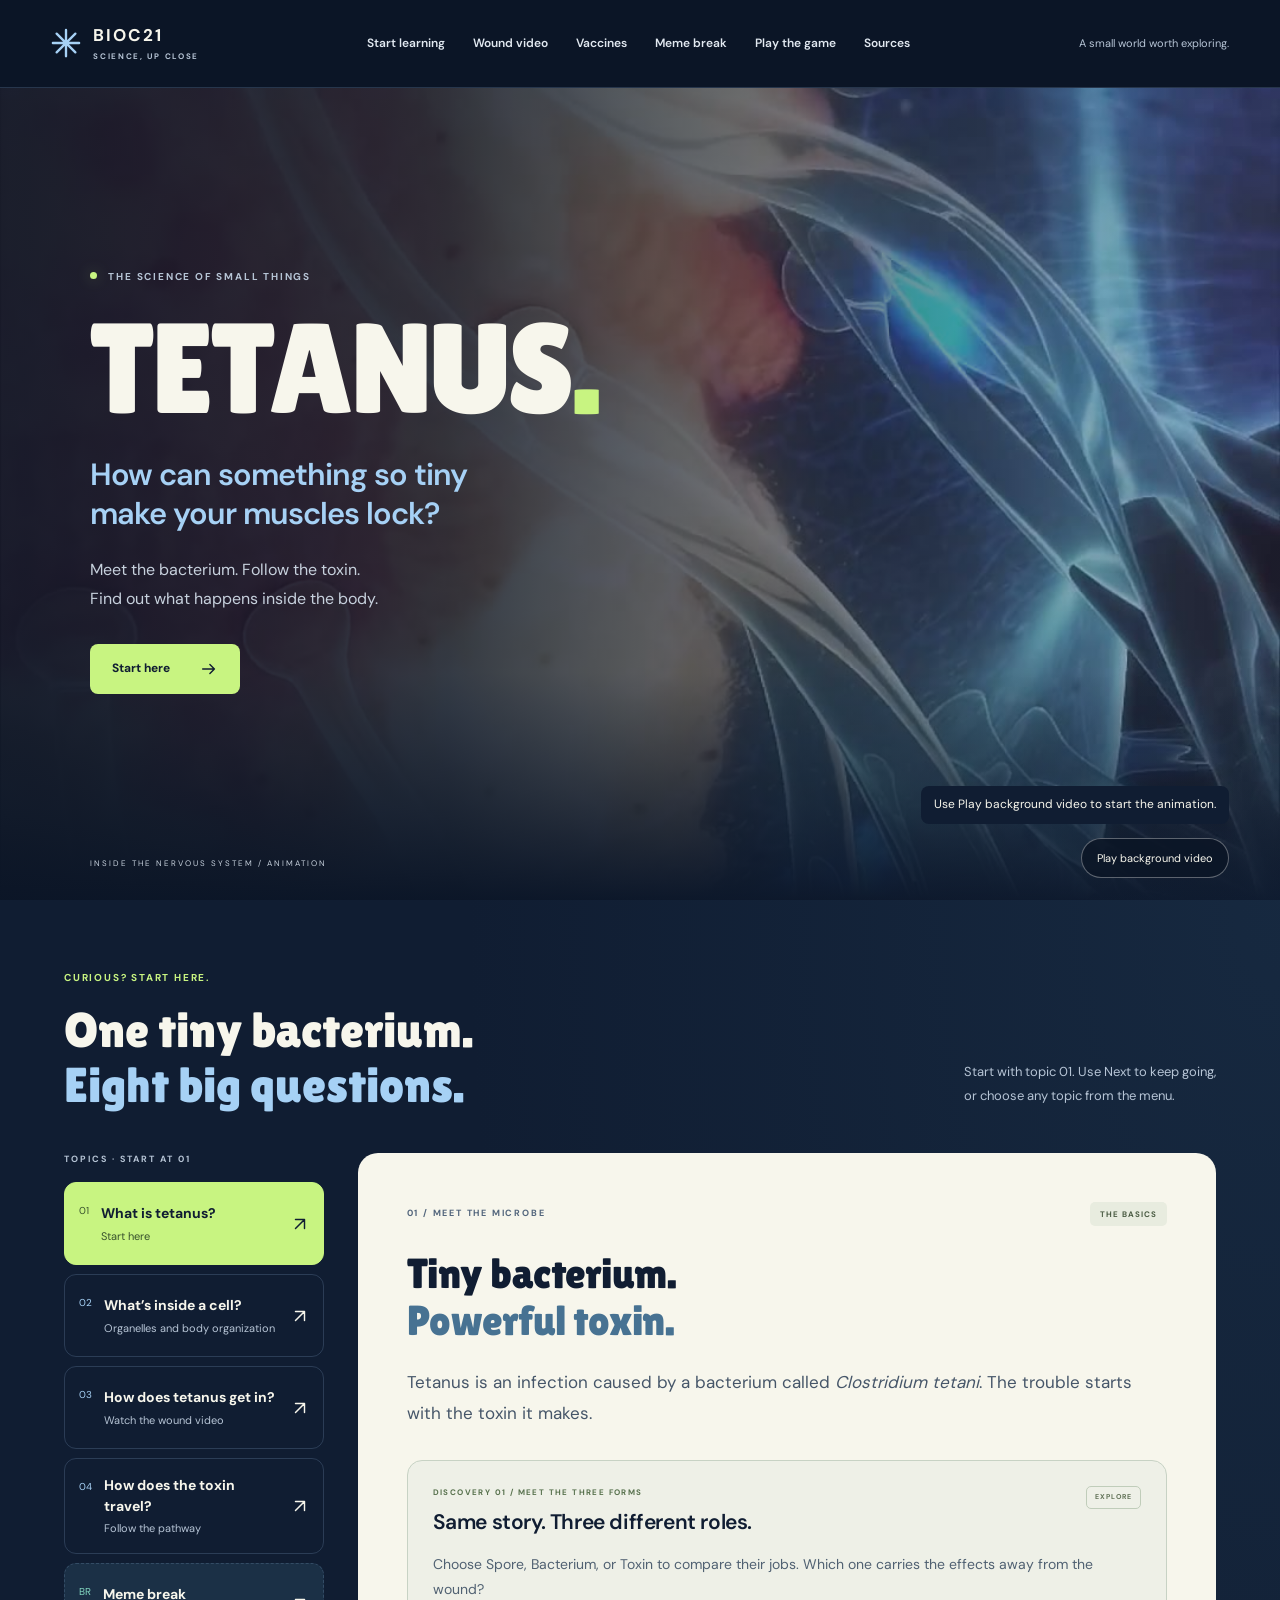
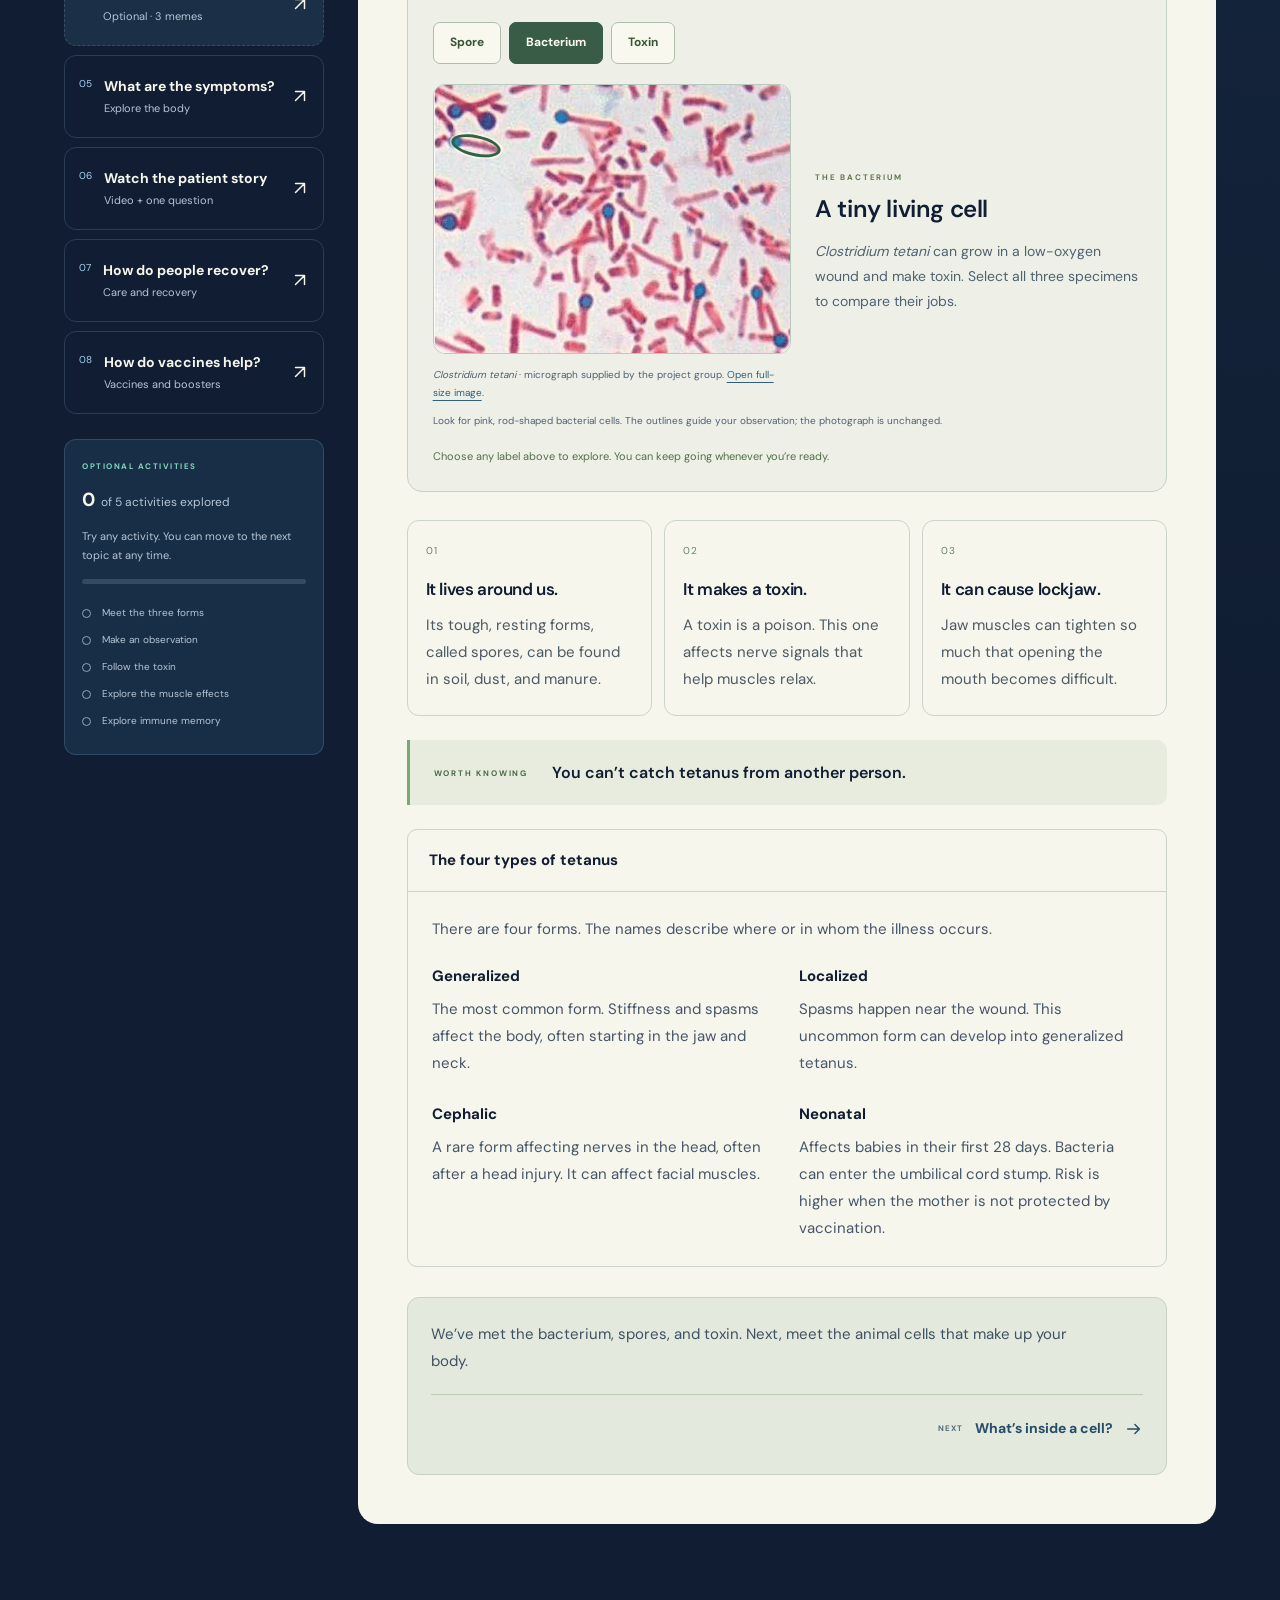
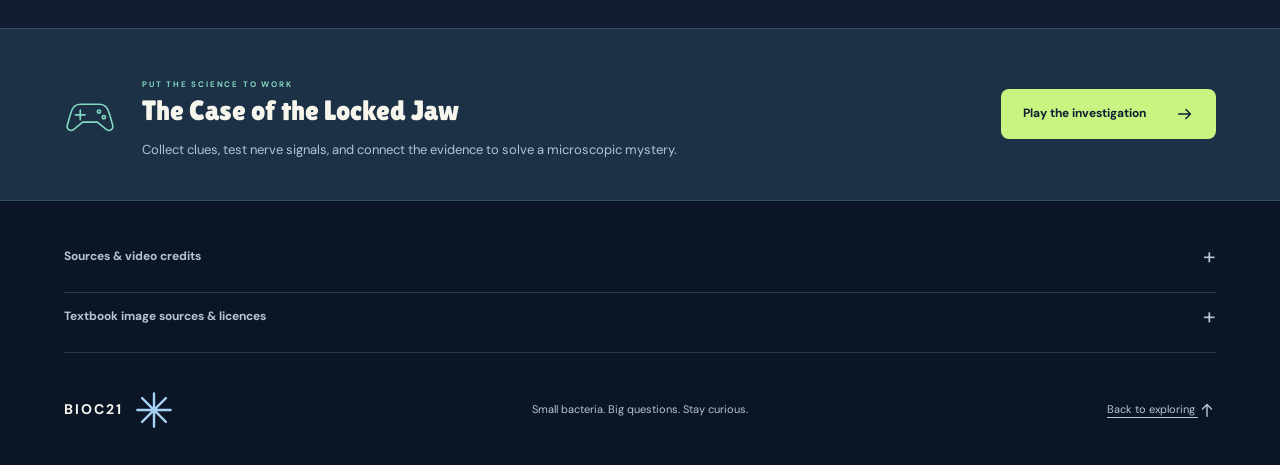
==== index.html @ 138be1ae "Add cell organelles and organization lesson with sourced diagram" ====
<!DOCTYPE html>
<html lang="en">
<head>
  <meta charset="UTF-8">
  <meta name="viewport" content="width=device-width, initial-scale=1.0">
  <meta name="description" content="Small bacteria. Big questions. Explore tetanus through visual explanations, quick facts, and a closer look at the science. A BIOC21 project for grades 7–8.">
  <meta name="theme-color" content="#101d32">
  <title>Tetanus, up close | BIOC21</title>
  <link rel="icon" href="assets/images/icon.svg" type="image/svg+xml">
  <link rel="stylesheet" href="styles.css?v=cells-curriculum-1">
  <script src="script.js?v=clear-navigation-1" defer></script>
  <script src="activities.js?v=clear-navigation-1" defer></script>
  <script src="reels.js?v=science-break-1" defer></script>
  <script src="doctor-case.js?v=doctor-case-1" defer></script>
  <script src="cells.js?v=cells-curriculum-1" defer></script>
</head>
<body>
  <a class="skip-link" href="#explore">Skip to the science</a>
  <header class="site-header">
    <a class="brand" href="#home" aria-label="BIOC21 home"><svg aria-hidden="true" width="30" height="30" viewBox="0 0 32 32"><path d="M16 2v28M2 16h28M6 6l20 20M6 26L26 6" fill="none" stroke="currentColor" stroke-width="2.5" stroke-linecap="round"/></svg><span>BIOC21<span class="brand-subtitle">SCIENCE, UP CLOSE</span></span></a>
    <nav aria-label="Main navigation"><a href="#about">Start learning</a><a href="#watch">Wound video</a><a href="#vaccination">Vaccines</a><a href="#reels">Meme break</a><a href="games/locked-jaw/index.html">Play the game</a><a href="#sources">Sources</a></nav>
    <span class="header-note">A small world worth exploring.</span>
  </header>

  <main>
    <section class="hero" id="home" aria-labelledby="hero-title">
      <div class="hero-background" aria-hidden="true" inert><video id="background-video" muted loop playsinline preload="none" poster="assets/images/synaptic-poster.jpg" data-src="assets/videos/synaptic-background.mp4" tabindex="-1"></video></div>
      <div class="hero-shade"></div>
      <div class="hero-content"><p class="eyebrow"><span class="status-dot"></span> THE SCIENCE OF SMALL THINGS</p><h1 id="hero-title">TETANUS<span class="title-period">.</span></h1><p class="hero-question">How can something so tiny<br>make your muscles lock?</p><p class="hero-subtitle">Meet the bacterium. Follow the toxin.<br>Find out what happens inside the body.</p><a class="button button-lime" href="#about">Start here <svg class="arrow" aria-hidden="true" viewBox="0 0 20 20"><path d="M3 10h13m-5-5 5 5-5 5"/></svg></a></div>
      <span class="hero-label">INSIDE THE NERVOUS SYSTEM / ANIMATION</span>
      <button class="motion-toggle" id="motion-toggle" type="button" aria-pressed="false" hidden>Play background video</button><p class="video-status" id="background-status" role="status"></p>
    </section>

    <section class="explorer" id="explore" aria-labelledby="explore-title">
      <div class="explorer-heading"><div><p class="eyebrow">CURIOUS? START HERE.</p><h2 id="explore-title">One tiny bacterium.<br><span>Eight big questions.</span></h2></div><p>Start with topic 01. Use Next to keep going,<br>or choose any topic from the menu.</p></div>
      <div class="explorer-layout">
        <aside class="topic-sidebar" aria-label="Choose a science topic">
          <p class="sidebar-label">TOPICS · START AT 01</p>
          <div class="topic-navigation" aria-label="Science topics">
            <a class="topic-link" id="tab-about" href="#about" data-topic="about"><span class="topic-number">01</span><span>What is tetanus?<small>Start here</small></span><svg class="topic-arrow" aria-hidden="true" viewBox="0 0 20 20"><path d="m5 15 10-10M5 5h10v10"/></svg></a>
            <a class="topic-link" id="tab-cells" href="#cells" data-topic="cells"><span class="topic-number">02</span><span>What’s inside a cell?<small>Organelles and body organization</small></span><svg class="topic-arrow" aria-hidden="true" viewBox="0 0 20 20"><path d="m5 15 10-10M5 5h10v10"/></svg></a>
            <a class="topic-link" id="tab-watch" href="#watch" data-topic="watch"><span class="topic-number">03</span><span>How does tetanus get in?<small>Watch the wound video</small></span><svg class="topic-arrow" aria-hidden="true" viewBox="0 0 20 20"><path d="m5 15 10-10M5 5h10v10"/></svg></a>
            <a class="topic-link" id="tab-transmission" href="#transmission" data-topic="transmission"><span class="topic-number">04</span><span>How does the toxin travel?<small>Follow the pathway</small></span><svg class="topic-arrow" aria-hidden="true" viewBox="0 0 20 20"><path d="m5 15 10-10M5 5h10v10"/></svg></a>
            <a class="topic-link break-topic" id="tab-reels" href="#reels" data-topic="reels"><span class="topic-number">BR</span><span>Meme break<small>Optional · 3 memes</small></span><svg class="topic-arrow" aria-hidden="true" viewBox="0 0 20 20"><path d="m5 15 10-10M5 5h10v10"/></svg></a>
            <a class="topic-link" id="tab-symptoms" href="#symptoms" data-topic="symptoms"><span class="topic-number">05</span><span>What are the symptoms?<small>Explore the body</small></span><svg class="topic-arrow" aria-hidden="true" viewBox="0 0 20 20"><path d="m5 15 10-10M5 5h10v10"/></svg></a>
            <a class="topic-link" id="tab-doctor-patient" href="#doctor-patient" data-topic="doctor-patient"><span class="topic-number">06</span><span>Watch the patient story<small>Video + one question</small></span><svg class="topic-arrow" aria-hidden="true" viewBox="0 0 20 20"><path d="m5 15 10-10M5 5h10v10"/></svg></a>
            <a class="topic-link" id="tab-recovery" href="#recovery" data-topic="recovery"><span class="topic-number">07</span><span>How do people recover?<small>Care and recovery</small></span><svg class="topic-arrow" aria-hidden="true" viewBox="0 0 20 20"><path d="m5 15 10-10M5 5h10v10"/></svg></a>
            <a class="topic-link" id="tab-vaccination" href="#vaccination" data-topic="vaccination"><span class="topic-number">08</span><span>How do vaccines help?<small>Vaccines and boosters</small></span><svg class="topic-arrow" aria-hidden="true" viewBox="0 0 20 20"><path d="m5 15 10-10M5 5h10v10"/></svg></a>
          </div>
          <div class="discovery-passport" id="discovery-passport" hidden>
            <span class="mini-label">OPTIONAL ACTIVITIES</span>
            <p><strong id="discovery-count">0</strong> of 5 activities explored</p>
            <p class="passport-help">Try any activity. You can move to the next topic at any time.</p>
            <progress id="discovery-meter" max="5" value="0" aria-label="Activities explored"></progress>
            <ul><li data-discovery="microbe">Meet the three forms</li><li data-discovery="observation">Make an observation</li><li data-discovery="route">Follow the toxin</li><li data-discovery="body">Explore the muscle effects</li><li data-discovery="vaccination">Explore immune memory</li></ul>
            <span id="discovery-status" class="sr-only" role="status"></span>
          </div>
          <div class="sidebar-note"><svg aria-hidden="true" width="38" height="38" viewBox="0 0 32 32"><path d="M16 2v28M2 16h28M6 6l20 20M6 26L26 6" fill="none" stroke="currentColor" stroke-width="2" stroke-linecap="round"/></svg><p>Small steps.<br>Big discoveries.</p></div>
        </aside>

        <div class="topic-content">
          <article class="topic-panel" id="about" aria-labelledby="about-title">
            <div class="panel-heading"><span class="topic-tag">01 / MEET THE MICROBE</span><span class="reading-tag">THE BASICS</span></div>
            <h2 id="about-title">Tiny bacterium.<br><span>Powerful toxin.</span></h2>
            <p class="panel-intro">Tetanus is an infection caused by a bacterium called <i>Clostridium tetani</i>. The trouble starts with the toxin it makes.</p>
            <section class="activity specimen-activity" data-activity="microbe" aria-labelledby="specimen-title">
              <div class="activity-heading"><div><span class="activity-tag">DISCOVERY 01 / MEET THE THREE FORMS</span><h3 id="specimen-title">Same story. Three different roles.</h3></div><span class="activity-badge" data-activity-badge="microbe">EXPLORE</span></div>
              <p class="activity-instruction">Choose Spore, Bacterium, or Toxin to compare their jobs. Which one carries the effects away from the wound?</p>
              <div class="activity-controls specimen-controls" role="group" aria-label="Inspect a specimen" hidden><button type="button" data-specimen="spore" aria-pressed="false">Spore</button><button type="button" data-specimen="bacterium" aria-pressed="true">Bacterium</button><button type="button" data-specimen="toxin" aria-pressed="false">Toxin</button></div>
              <div class="specimen-display"><figure class="specimen-micrograph"><div id="specimen-model" class="micrograph-frame"><img src="assets/images/sourced/user-tetanus-micrograph.png" alt="User-provided Clostridium tetani micrograph showing pink rod-shaped bacteria and round blue terminal spores" width="471" height="354"><span class="micrograph-marker marker-bacterium" data-specimen-art="bacterium" aria-hidden="true"></span><span class="micrograph-marker marker-spore" data-specimen-art="spore" aria-hidden="true" hidden></span><span class="micrograph-toxin-note" data-specimen-art="toxin" hidden>Toxin is not visible in this micrograph.</span></div><figcaption><i>Clostridium tetani</i> · micrograph supplied by the project group. <a href="assets/images/sourced/user-tetanus-micrograph.png" target="_blank" rel="noopener noreferrer">Open full-size image</a>.</figcaption></figure><div class="specimen-note" id="specimen-note" role="status"><span class="mini-label">THE BACTERIUM</span><h3>A tiny living cell</h3><p><i>Clostridium tetani</i> can grow in a low-oxygen wound and make toxin. Select all three specimens to compare their jobs.</p></div></div>
              <p class="illustration-note micrograph-cue" id="micrograph-cue">Look for pink, rod-shaped bacterial cells. The outlines guide your observation; the photograph is unchanged.</p>
              <p class="activity-status" id="specimen-progress">Choose any label above to explore. You can keep going whenever you’re ready.</p>
              <noscript><p class="activity-fallback"><strong>Spore:</strong> a tough resting form. <strong>Bacterium:</strong> a living cell that can grow and make toxin. <strong>Toxin:</strong> the poison that travels along nerves.</p></noscript>
            </section>
            <div class="fact-grid"><div class="fact-card"><span class="fact-symbol" aria-hidden="true">01</span><h3>It lives around us.</h3><p>Its tough, resting forms, called spores, can be found in soil, dust, and manure.</p></div><div class="fact-card"><span class="fact-symbol" aria-hidden="true">02</span><h3>It makes a toxin.</h3><p>A toxin is a poison. This one affects nerve signals that help muscles relax.</p></div><div class="fact-card"><span class="fact-symbol" aria-hidden="true">03</span><h3>It can cause lockjaw.</h3><p>Jaw muscles can tighten so much that opening the mouth becomes difficult.</p></div></div>
            <div class="quick-note"><span class="note-label">WORTH KNOWING</span><p>You can’t catch tetanus from another person.</p></div>
            <section class="deeper information-section" id="tetanus-types" aria-labelledby="tetanus-types-title"><h3 class="information-heading" id="tetanus-types-title">The four types of tetanus</h3><div class="details-body"><p>There are four forms. The names describe where or in whom the illness occurs.</p><dl class="definition-grid"><div><dt>Generalized</dt><dd>The most common form. Stiffness and spasms affect the body, often starting in the jaw and neck.</dd></div><div><dt>Localized</dt><dd>Spasms happen near the wound. This uncommon form can develop into generalized tetanus.</dd></div><div><dt>Cephalic</dt><dd>A rare form affecting nerves in the head, often after a head injury. It can affect facial muscles.</dd></div><div><dt>Neonatal</dt><dd>Affects babies in their first 28 days. Bacteria can enter the umbilical cord stump. Risk is higher when the mother is not protected by vaccination.</dd></div></dl></div></section>
            <div class="concept-bridge"><p>We’ve met the bacterium, spores, and toxin. Next, meet the animal cells that make up your body.</p><nav class="topic-flow" aria-label="Continue learning"><a class="next-topic" href="#cells"><span>NEXT</span>What’s inside a cell? <svg class="arrow" aria-hidden="true" viewBox="0 0 20 20"><path d="M3 10h13m-5-5 5 5-5 5"/></svg></a></nav></div>
          </article>

          <article class="topic-panel cells-panel" id="cells" aria-labelledby="cells-title">
            <div class="panel-heading"><span class="topic-tag">02 / INSIDE AN ANIMAL CELL</span><span class="reading-tag">ONTARIO GRADE 8 · CELLS</span></div>
            <h2 id="cells-title">Meet the cell.<br><span>Follow the message.</span></h2>
            <p class="panel-intro">Your body is built from cells. Learn what their parts do, then see how tetanus toxin can change nerve-cell messages and muscle movement.</p>
            <p class="cell-introduction"><strong>Cell theory:</strong> living things are made of cells; the cell is the basic unit of life; and new cells come from existing cells.</p>
            <section class="cell-explorer" aria-labelledby="cell-explorer-title">
              <h3 id="cell-explorer-title">What jobs do the cell parts do?</h3>
              <p class="cell-instruction">Choose a cell part to match its job to the labelled diagram. The outline points to an example.</p>
              <figure class="cell-diagram"><div class="cell-diagram-frame"><img src="assets/images/sourced/openstax-animal-cell.jpg" alt="OpenStax labelled animal-cell diagram showing the cell membrane, cytoplasm, nucleus, mitochondria, ribosomes, endoplasmic reticulum, Golgi apparatus, vacuole, lysosomes, vesicles and cytoskeletal fibres" width="813" height="645"><div class="cell-highlights" id="cell-highlights" aria-hidden="true"></div></div><figcaption><strong>Generalized animal cell.</strong> OpenStax, <i>Anatomy and Physiology 2e</i>, §3.2. A textbook drawing, not a micrograph. The source image is unchanged; the outline is a website overlay. <a href="https://openstax.org/books/anatomy-and-physiology-2e/pages/3-2-the-cytoplasm-and-cellular-organelles" target="_blank" rel="noopener noreferrer">Source</a> · <a href="https://creativecommons.org/licenses/by-nc-sa/4.0/" target="_blank" rel="noopener noreferrer">CC BY-NC-SA 4.0</a> · <a href="assets/images/sourced/openstax-animal-cell.jpg" target="_blank" rel="noopener noreferrer">Open full-size diagram</a></figcaption></figure>
              <div class="activity-controls cell-part-controls" id="cell-part-controls" role="group" aria-label="Choose a cell part" hidden></div>
              <dl class="cell-part-notes" id="cell-part-notes" aria-live="polite" aria-atomic="true">
                <div id="cell-part-membrane" data-cell-part="membrane" data-highlight="82,40,7,13"><dt>Cell membrane</dt><dd>A thin, flexible boundary. It controls what enters and leaves the cell. In nerve endings, messenger vesicles join with this membrane to release chemical messages.</dd></div>
                <div id="cell-part-cytoplasm" data-cell-part="cytoplasm" data-highlight="30,83,6,5"><dt>Cytoplasm</dt><dd>The material inside the cell membrane, including the fluid around the organelles. Many cell reactions happen here.</dd></div>
                <div id="cell-part-nucleus" data-cell-part="nucleus" data-highlight="33,54,25,27"><dt>Nucleus</dt><dd>Contains most of the cell’s DNA: instructions for making proteins and directing cell activities. The smaller nucleolus helps make parts of ribosomes.</dd></div>
                <div id="cell-part-mitochondria" data-cell-part="mitochondria" data-highlight="50,15,13,14"><dt>Mitochondria</dt><dd>Release usable energy from nutrients through cellular respiration. They make ATP, an energy-carrying molecule that supports cell work, including nerve-cell activity.</dd></div>
                <div id="cell-part-ribosomes" data-cell-part="ribosomes" data-highlight="35,37,6,7"><dt>Ribosomes</dt><dd>Build proteins using instructions copied from DNA. Some float in the cytoplasm; others sit on the rough endoplasmic reticulum.</dd></div>
                <div id="cell-part-vacuole" data-cell-part="vacuole" data-highlight="39,85,13,9"><dt>Vacuole</dt><dd>A storage compartment for materials such as water. Animal cells can have small vacuoles; plant cells usually have one large central vacuole.</dd></div>
                <div id="cell-part-er-golgi" data-cell-part="er-golgi" data-highlight="39,33,15,9;26,74,18,15"><dt>ER and Golgi apparatus</dt><dd>The endoplasmic reticulum (ER) helps make and move cell materials. Rough ER helps process proteins; smooth ER helps make lipids. The Golgi modifies, sorts and packages materials into vesicles.</dd></div>
                <div id="cell-part-lysosomes" data-cell-part="lysosomes" data-highlight="72.8,62,4,5"><dt>Lysosomes</dt><dd>Contain enzymes that break down worn-out cell parts and other materials. This helps the cell recycle useful building materials.</dd></div>
                <div id="cell-part-vesicles" data-cell-part="vesicles" data-highlight="65.5,77,7,9"><dt>Vesicles</dt><dd>Small membrane-bound packets that carry materials. In nerve endings, synaptic vesicles store chemical messengers. Releasing those messengers lets nerve cells communicate.</dd></div>
                <div id="cell-part-cytoskeleton" data-cell-part="cytoskeleton" data-highlight="66,33,10,17"><dt>Cytoskeleton</dt><dd>A network of protein fibres that supports cell shape and movement. Microtubules can act as tracks for moving materials, including vesicles, along a nerve cell’s axon.</dd></div>
              </dl>
              <p class="cell-comparison"><strong>What about plant cells?</strong> They share many of these parts. Plant cells also have a cell wall; green plant cells have chloroplasts for photosynthesis, and most plant cells have a large central vacuole. Human cells have no cell wall or chloroplasts.</p>
              <p class="cell-comparison"><strong>And the bacterium?</strong> <i>C. tetani</i> is a single-celled organism. It has a membrane, cytoplasm and ribosomes, but no nucleus or other membrane-bound organelles. This animal-cell diagram represents the kind of cells in your body.</p>
            </section>
            <section class="cell-signalling" aria-labelledby="cell-signalling-title">
              <h3 id="cell-signalling-title">How does tetanus change a nerve cell’s job?</h3>
              <p>A <strong>neuron</strong> is a specialized nerve cell. Its long axon helps carry signals, and its endings release chemical messengers. Tetanus toxin travels along nerves and disrupts messenger release in “braking” nerve cells near the spinal cord and brainstem.</p>
              <p><strong>Look closely at vesicles and the cell membrane above.</strong> The key change is how messenger packets release their contents. The other cell parts still have their normal jobs; the model does not show the toxin destroying every organelle.</p>
              <div class="activity-controls cell-signal-controls" id="cell-signal-controls" role="group" aria-label="Compare normal signalling and tetanus toxin" hidden><button type="button" data-cell-signal="normal" aria-pressed="true">Normal signalling</button><button type="button" data-cell-signal="toxin" aria-pressed="false">With tetanus toxin</button></div>
              <div class="cell-signal-model" id="cell-signal-model" aria-live="polite" aria-atomic="true"><p class="cell-model-label" id="cell-signal-label">INSIDE A BRAKING NERVE CELL · NORMAL SIGNALLING</p><ol class="cell-signal-path"><li><strong id="cell-signal-step-1">Vesicle reaches the membrane</strong><p id="cell-signal-text-1">A packet carrying chemical messengers moves to the nerve ending’s outer membrane.</p></li><li><strong id="cell-signal-step-2">Messenger is released</strong><p id="cell-signal-text-2">The vesicle joins with the membrane and releases messengers into the synapse, the gap between nerve cells.</p></li><li><strong id="cell-signal-step-3">The brake message arrives</strong><p id="cell-signal-text-3">The next nerve cell receives an inhibitory message: a signal that reduces activity.</p></li></ol><p class="cell-signal-result" id="cell-signal-result"><strong>Body effect:</strong> braking signals help control motor nerve cells, allowing muscles to relax normally.</p></div>
              <noscript><p class="cell-comparison"><strong>With tetanus toxin:</strong> toxin cuts a protein needed for vesicles to fuse with the membrane in braking nerve cells. Less inhibitory messenger is released. Motor nerve cells receive less braking, so muscles can stay tight or spasm.</p></noscript>
              <p class="cell-mechanism-note">More precisely, tetanus toxin cuts a vesicle-associated protein called synaptobrevin (VAMP). This prevents normal release of inhibitory messengers such as GABA and glycine. The model simplifies this process; it is not a live view of a cell.</p>
              <a class="text-link" href="#transmission">See the neuron diagram and follow the toxin’s journey</a>
            </section>
            <section class="cell-organization" id="cell-organization" aria-labelledby="cell-organization-title">
              <h3 id="cell-organization-title">How does one cell connect to your whole body?</h3>
              <p>Organelles work inside cells. Specialized cells work together in tissues, organs and organ systems. Follow one example through your nervous system:</p>
              <ol class="organization-path"><li><span>CELL</span><h4>Neuron</h4><p>A specialized animal cell that receives and passes on signals.</p></li><li><span>TISSUE</span><h4>Nervous tissue</h4><p>Nerve cells and support cells work together to handle information.</p></li><li><span>ORGAN</span><h4>Spinal cord</h4><p>An organ containing nervous tissue that carries signals and helps control reflexes.</p></li><li><span>ORGAN SYSTEM</span><h4>Nervous system</h4><p>The brain, spinal cord and nerves coordinate body activity.</p></li><li><span>ORGANISM</span><h4>You</h4><p>Your organ systems work together so you can move, breathe and respond.</p></li></ol>
              <p class="cell-organization-link"><strong>Connect it to tetanus:</strong> blocked vesicle release in individual nerve cells changes signalling in nervous tissue. Disrupted nerve control then affects muscle tissue, causing stiffness and spasms. Nervous and muscular systems depend on each other.</p>
            </section>
            <section class="cell-curriculum" id="curriculum" aria-labelledby="curriculum-title">
              <h3 id="curriculum-title">Ontario curriculum connection</h3>
              <p>This lesson supports <strong>Grade 8 Science and Technology: Life Systems — Cells</strong>, with explanations for Grade 7/8 learners.</p>
              <dl class="curriculum-connections"><div><dt>Cell structures and functions</dt><dd>Identify organelles, explain their jobs, and compare animal, plant and bacterial cells.</dd></div><div><dt>Specialized cells and cell organization</dt><dd>Connect a neuron’s structure to its job and trace cells → tissues → organs → organ systems → organism.</dd></div><div><dt>Cell processes and body functions</dt><dd>Use the vesicle model to explain how a change in cell communication can affect tissues and movement.</dd></div></dl>
              <p><a class="text-link" href="https://www.dcp.edu.gov.on.ca/en/curriculum/science-technology/grades/grade-8/b" target="_blank" rel="noopener noreferrer">Ontario Grade 8 Science and Technology curriculum</a> · <a class="text-link" href="https://openstax.org/books/microbiology/pages/26-2-bacterial-diseases-of-the-nervous-system" target="_blank" rel="noopener noreferrer">Tetanus and nerve signalling: OpenStax Microbiology</a></p>
            </section>
            <div class="concept-bridge"><p>Cell parts make communication possible. Next, see how a wound can let tetanus spores into the body.</p><nav class="topic-flow" aria-label="Continue learning"><a class="previous-topic" href="#about" aria-label="Back to What is tetanus?">← Back</a><a class="next-topic" href="#watch"><span>NEXT</span>How does tetanus get in? <svg class="arrow" aria-hidden="true" viewBox="0 0 20 20"><path d="M3 10h13m-5-5 5 5-5 5"/></svg></a></nav></div>
          </article>

          <article class="topic-panel" id="watch" aria-labelledby="watch-title">
            <div class="panel-heading"><span class="topic-tag">03 / SEE THE SCIENCE</span><span class="reading-tag">1 MIN 36 SEC</span></div>
            <h2 id="watch-title">What happens<br><span>under the skin?</span></h2>
            <p class="panel-intro">Spores are all around us, but intact skin is a barrier. Zoom in on an injury to see how the body responds when that barrier breaks.</p>
            <details class="deeper source-diagram"><summary><span>See the skin barrier up close</span><span class="plus" aria-hidden="true">+</span></summary><figure class="sourced-figure"><img src="assets/images/sourced/openstax-skin-layers.jpg" alt="OpenStax cross-section showing the epidermis, dermis, underlying fatty tissue, glands, blood vessels and nerves" width="2391" height="1873" loading="lazy"><figcaption><strong>Layers of Skin.</strong> OpenStax, <i>Anatomy and Physiology 2e</i>. This drawing shows intact skin, not a tetanus-infected wound. <a href="https://openstax.org/books/anatomy-and-physiology-2e/pages/5-1-layers-of-the-skin" target="_blank" rel="noopener noreferrer">Source</a> · <a href="https://creativecommons.org/licenses/by-nc-sa/4.0/" target="_blank" rel="noopener noreferrer">CC BY-NC-SA 4.0</a> · <a href="assets/images/sourced/openstax-skin-layers.jpg" target="_blank" rel="noopener noreferrer">Open full-size image</a></figcaption></figure></details>
            <div class="watch-prompt"><span class="mini-label">SOMETHING TO LOOK FOR</span><p>How does the damaged area change as the body responds?</p></div>
            <div class="video-frame"><video id="explainer-video" data-error-target="#explainer-error" controls playsinline preload="metadata" poster="assets/images/wound-poster.jpg" aria-label="Skin wound inflammation, narrated animation" aria-describedby="watch-caption"><source src="assets/videos/wound-inflammation.mp4" type="video/mp4">Your browser does not support HTML video. <a href="assets/videos/wound-inflammation.mp4">Download the video</a>.</video><p class="media-error" id="explainer-error" role="status" hidden>The video could not load. <a href="assets/videos/wound-inflammation.mp4">Open the video file</a>.</p></div>
            <p class="watch-caption" id="watch-caption"><strong>Skin Wound Inflammation</strong> · Drew Berry / WEHI.TV, 2014. This is a general wound-inflammation animation, not a tetanus-specific animation.</p>
            <section class="activity observation-activity" data-activity="observation" aria-labelledby="observation-title">
              <div class="activity-heading"><div><span class="activity-tag">DISCOVERY 02 / MAKE AN OBSERVATION</span><h3 id="observation-title">Watch like a scientist.</h3></div><span class="activity-badge" data-activity-badge="observation">EXPLORE</span></div>
              <p class="activity-instruction">Optional: write one change you noticed in the video. How could a break in the skin let spores enter?</p>
              <form id="observation-form" hidden><label for="observation-input">My observation or connection</label><textarea id="observation-input" rows="3" maxlength="600" placeholder="I noticed… This could connect to tetanus because…" aria-describedby="observation-privacy"></textarea><p id="observation-privacy" class="illustration-note">Your note stays on this page and clears on refresh. It is not sent anywhere or automatically graded.</p><button type="submit" class="activity-action" id="compare-observation" disabled>Show a science explanation</button></form>
              <div id="observation-comparison" class="observation-comparison" hidden><span class="mini-label">THE SCIENCE CONNECTION</span><h3>Broken skin can be a doorway.</h3><p>Damage to the skin can give environmental spores a way into the body. The animation shows general inflammation; it does not show tetanus toxin travelling through nerves.</p><p class="observation-reflection">Compare this with your own idea. You can edit your note and revisit the comparison.</p></div>
              <p class="activity-status" id="observation-status" role="status"></p>
              <noscript><p class="activity-fallback">Think about how broken skin could let environmental spores enter. The animation shows general inflammation, not the toxin’s nerve journey.</p></noscript>
            </section>
            <section class="deeper information-section" id="animation-connection" aria-labelledby="animation-connection-title"><h3 class="information-heading" id="animation-connection-title">Connect the animation to tetanus</h3><div class="details-body"><p>A wound can give spores a way into the body. If conditions allow tetanus bacteria to grow, they can make toxin. The animation illustrates a general response to injury; it does not show tetanus toxin travelling through nerves.</p><a class="text-link" href="#transmission">Revisit the toxin’s journey</a></div></section>
            <div class="concept-bridge"><p>A wound can let spores enter. Next, follow how the toxin affects nerves.</p><p class="optional-break">Want a break? <a href="#reel-small-cut">Try the small-cut meme</a>.</p><nav class="topic-flow" aria-label="Continue learning"><a class="previous-topic" href="#cells" aria-label="Back to What’s inside a cell?">← Back</a><a class="next-topic" href="#transmission"><span>NEXT</span>How does the toxin travel? <svg class="arrow" aria-hidden="true" viewBox="0 0 20 20"><path d="M3 10h13m-5-5 5 5-5 5"/></svg></a></nav></div>
          </article>

          <article class="topic-panel" id="transmission" aria-labelledby="transmission-title">
            <div class="panel-heading"><span class="topic-tag">04 / FROM WOUND TO NERVE</span><span class="reading-tag">FOLLOW THE PATH</span></div>
            <h2 id="transmission-title">The bacteria stay.<br><span>The toxin travels.</span></h2>
            <p class="panel-intro">The wound gives spores a way in. If bacteria grow there, their toxin can begin a very different journey—along nerves.</p>
            <section class="activity route-activity" data-activity="route" aria-labelledby="route-title">
              <div class="activity-heading"><div><span class="activity-tag">DISCOVERY 03 / FOLLOW THE TOXIN</span><h3 id="route-title">Trace the effects, one stop at a time.</h3></div><span class="activity-badge" data-activity-badge="route">EXPLORE</span></div>
              <p class="activity-instruction">Click a numbered stop to see its explanation and a larger image. Start at 01 to follow the toxin in order.</p>
              <ol class="pathway"><li><button type="button" class="pathway-stop" data-route-stop="0" aria-pressed="false" disabled><span class="step-number">01</span><img src="assets/images/sourced/openstax-skin-layers.jpg" alt="OpenStax illustration of intact skin layers, showing the barrier a wound can break" loading="lazy"><h3>A way in</h3><p>Spores enter a wound.</p></button></li><li><button type="button" class="pathway-stop" data-route-stop="1" aria-pressed="false" disabled><span class="step-number">02</span><img src="assets/images/wound-poster.jpg" alt="Still from Drew Berry’s 2014 wound inflammation animation, showing an injured skin surface; not tetanus-specific" loading="lazy"><h3>A toxin is made</h3><p>Low oxygen can let the bacteria grow.</p></button></li><li><button type="button" class="pathway-stop" data-route-stop="2" aria-pressed="false" disabled><span class="step-number">03</span><img src="assets/images/sourced/openstax-neuron.jpg" alt="OpenStax illustration of a neuron with labelled cell body, axon, myelin and synapses" loading="lazy"><h3>A nerve journey</h3><p>Toxin moves toward the spinal cord and brainstem.</p></button></li><li><button type="button" class="pathway-stop" data-route-stop="3" aria-pressed="false" disabled><span class="step-number">04</span><img src="assets/images/sourced/openstax-synapse.jpg" alt="OpenStax diagram of a normal chemical synapse, with neurotransmitter-containing vesicles and a synaptic cleft" loading="lazy"><h3>A signal blocked</h3><p>Messages that help muscles relax are disrupted.</p></button></li></ol>
              <div class="route-note" id="route-note" role="status"><span class="mini-label">YOUR NEXT MOVE</span><h3>Choose a stop on the pathway.</h3><p>Start at the wound, or revisit any stop to compare the effects.</p></div><p class="activity-status" id="route-progress">0 of 4 stops inspected</p><figure class="sourced-figure route-detail" id="route-detail" hidden><img id="route-detail-image" alt=""><figcaption><span id="route-detail-caption"></span> <a id="route-detail-source" target="_blank" rel="noopener noreferrer">Source</a> <span id="route-detail-license-wrapper">· <a id="route-detail-license" target="_blank" rel="noopener noreferrer">Licence</a></span> · <a id="route-detail-full" target="_blank" rel="noopener noreferrer">Open full-size image</a></figcaption></figure>
            </section>
            <p class="illustration-note">A simplified pathway using OpenStax textbook illustrations and a still from the supplied 2014 animation. Select a stop to read its image credit. The anatomy drawings show general structures, not tetanus-specific scenes.</p>
            <div class="signal-comparison" id="nervous-system"><div><span class="mini-label">USUAL SIGNALS</span><h3>Move. Then relax.</h3><p>Nerve signals help muscles tighten <em>and</em> relax.</p><div class="signal-track" aria-hidden="true"><span>MOVE</span><span>RELAX</span></div></div><div><span class="mini-label">WITH TETANUS TOXIN</span><h3>The brake is blocked.</h3><p>Without the “relax” message, muscles can stay tight or spasm.</p><div class="signal-track signal-blocked" aria-hidden="true"><span>MOVE</span><span>RELAX ×</span></div></div></div>
            <section class="deeper information-section" id="tissues" aria-labelledby="tissues-title"><h3 class="information-heading" id="tissues-title">Which tissues does tetanus affect?</h3><div class="details-body"><dl class="definition-grid"><div><dt>Nervous tissue</dt><dd>The toxin’s main target. It disrupts signals that help muscles relax.</dd></div><div><dt>Muscle tissue</dt><dd>Muscles respond to the disrupted signals. Facial muscles, other skeletal muscles, and breathing muscles can be affected.</dd></div><div><dt>Damaged tissue</dt><dd>Low-oxygen areas in a wound can let <i>C. tetani</i> grow and make toxin.</dd></div></dl></div></section>
            <section class="deeper information-section" id="science-words" aria-labelledby="science-words-title"><h3 class="information-heading" id="science-words-title">What do these science words mean?</h3><div class="details-body"><dl class="definition-grid"><div><dt>Tetanospasmin</dt><dd>The scientific name for tetanus toxin.</dd></div><div><dt>Motor neuron</dt><dd>A nerve cell that helps tell muscles to move. The toxin enters the endings of these cells.</dd></div><div><dt>Anaerobic</dt><dd>Without oxygen. Tetanus bacteria grow in low-oxygen conditions.</dd></div></dl></div></section>
            <div class="concept-bridge"><p>The toxin can block nerve “brakes.” Next, see what this does to muscles.</p><p class="optional-break">Want a break? <a href="#reel-built-different">Try the “built differently” meme</a>.</p><nav class="topic-flow" aria-label="Continue learning"><a class="previous-topic" href="#watch" aria-label="Back to How does tetanus get in?">← Back</a><a class="next-topic" href="#symptoms"><span>NEXT</span>What are the symptoms? <svg class="arrow" aria-hidden="true" viewBox="0 0 20 20"><path d="M3 10h13m-5-5 5 5-5 5"/></svg></a></nav></div>
          </article>



          <article class="topic-panel reels-panel" id="reels" aria-labelledby="reels-title">
            <div class="reels-heading"><div><span class="topic-tag">A QUICK SCIENCE BREAK</span><h2 id="reels-title">Pause the scroll.<br><span>Check the science.</span></h2></div><span class="reels-finite-label">3 POSTS / YOUR PACE</span></div>
            <p class="reels-intro" id="reels-help">Read the meme and situation. Choose one answer, then click Check my take. Use Next post or scroll to see another meme.</p>
            <div class="reels-toolbar" id="reels-toolbar" hidden><span id="reels-position" role="status">Post 1 of 3</span><div class="reels-dots" role="group" aria-label="Choose a science break post"><button type="button" data-reel-jump="0" aria-label="Post 1: small wounds" aria-current="true">1</button><button type="button" data-reel-jump="1" aria-label="Post 2: feeling immune">2</button><button type="button" data-reel-jump="2" aria-label="Post 3: vaccination">3</button></div><span id="reels-answered">0 of 3 answered</span></div>
            <div class="reels-feed" id="reels-feed" role="region" aria-label="Three-post science break feed" aria-describedby="reels-help" tabindex="0">
              <article class="reel-post" tabindex="-1" id="reel-small-cut" data-reel="1" data-correct="2" aria-labelledby="reel-title-1">
                <div class="reel-media"><div class="reel-backdrop" style="background-image:url('assets/memes/ignore-it.webp')" aria-hidden="true"></div><div class="reel-media-shade" aria-hidden="true"></div><div class="reel-media-top"><span class="reel-avatar" aria-hidden="true">B</span><span><strong>@bioc21.science</strong><small>SCIENCE BREAK / 01</small></span><span class="reel-image-label">MEME</span></div><img src="assets/memes/ignore-it.webp" alt="Cartoon sheep beside flames with the caption “he tryna ignore it” and crying-face emojis" width="1280" height="720" loading="lazy"><div class="reel-media-caption"><span>SMALL WOUND. BIG ASSUMPTION.</span><h3 id="reel-title-1">“It’s just a small cut.”</h3><a href="assets/memes/ignore-it.webp" target="_blank" rel="noopener noreferrer">View original image<span class="sr-only"> (opens in a new tab)</span></a></div></div>
                <div class="reel-question"><div class="reel-question-top"><span>YOUR TAKE / 01</span><span class="reel-answer-status" data-answer-status="1">NOT ANSWERED</span></div><p class="reel-scenario">A student was running for the bus and accidentally got a puncture wound from something that could have been contaminated with soil. His friend tells him to clean the wound and let a trusted adult know but he says &quot;it&#x27;s just a small cut, it&#x27;s fine.&quot;</p><h3 id="reel-question-1">Is he right to ignore it?</h3><form class="reel-form" data-reel-form="1" aria-labelledby="reel-question-1"><fieldset disabled><legend class="sr-only">Choose one answer</legend><label class="reel-choice"><input type="radio" name="reel-answer-1" value="1"><span class="reel-choice-number" aria-hidden="true">1</span><span>Yes! Small wounds cannot lead to tetanus</span></label><label class="reel-choice"><input type="radio" name="reel-answer-1" value="2"><span class="reel-choice-number" aria-hidden="true">2</span><span>No! Even small wounds can allow tetanus bacteria to enter the body</span></label><label class="reel-choice"><input type="radio" name="reel-answer-1" value="3"><span class="reel-choice-number" aria-hidden="true">3</span><span>Yes! Tetanus only comes from rusty nails</span></label><label class="reel-choice"><input type="radio" name="reel-answer-1" value="4"><span class="reel-choice-number" aria-hidden="true">4</span><span>No! Every small cut automatically causes tetanus</span></label></fieldset><button class="reel-submit" type="submit" disabled hidden>Check my take <svg class="arrow" aria-hidden="true" viewBox="0 0 20 20"><path d="M3 10h13m-5-5 5 5-5 5"/></svg></button></form><div class="reel-feedback" id="reel-feedback-1" role="status" hidden></div><noscript><details class="reel-answer-key"><summary>See the science explanation</summary><p><strong>Answer 2.</strong> Even a small puncture wound can let environmental spores enter. Rust itself is not the cause, and a wound does not automatically lead to tetanus. Tell a trusted adult and get appropriate advice about wound care and vaccination history.</p></details></noscript><div class="reel-post-links"><a class="reel-continue" href="#transmission">Continue: follow the toxin <svg class="arrow" aria-hidden="true" viewBox="0 0 20 20"><path d="M3 10h13m-5-5 5 5-5 5"/></svg></a><a class="reel-revisit" href="#watch">Revisit the wound explanation</a></div></div>
              </article>
              <article class="reel-post" tabindex="-1" id="reel-built-different" data-reel="2" data-correct="2" aria-labelledby="reel-title-2">
                <div class="reel-media"><div class="reel-backdrop" style="background-image:url('assets/memes/built-different.jpg')" aria-hidden="true"></div><div class="reel-media-shade" aria-hidden="true"></div><div class="reel-media-top"><span class="reel-avatar" aria-hidden="true">B</span><span><strong>@bioc21.science</strong><small>SCIENCE BREAK / 02</small></span><span class="reel-image-label">MEME</span></div><img src="assets/memes/built-different.jpg" alt="Basketball player on an outdoor court with the caption “he thinks he’s him” and crying-face emojis" width="1004" height="872" loading="lazy"><div class="reel-media-caption"><span>CONFIDENCE ISN’T A VACCINATION RECORD.</span><h3 id="reel-title-2">“My immune system is built differently.”</h3><a href="assets/memes/built-different.jpg" target="_blank" rel="noopener noreferrer">View original image<span class="sr-only"> (opens in a new tab)</span></a></div></div>
                <div class="reel-question"><div class="reel-question-top"><span>YOUR TAKE / 02</span><span class="reel-answer-status" data-answer-status="2">NOT ANSWERED</span></div><p class="reel-scenario">A student falls while playing soccer outside and gets a puncture wound from a dirty object. His friend tells him to clean the wound and tell an adult, but he responds, &quot;Relax, my immune system is built differently. Nothing can happen to me.&quot;</p><h3 id="reel-question-2">Is he right?</h3><form class="reel-form" data-reel-form="2" aria-labelledby="reel-question-2"><fieldset disabled><legend class="sr-only">Choose one answer</legend><label class="reel-choice"><input type="radio" name="reel-answer-2" value="1"><span class="reel-choice-number" aria-hidden="true">1</span><span>Yes! A strong immune system makes you completely immune to tetanus</span></label><label class="reel-choice"><input type="radio" name="reel-answer-2" value="2"><span class="reel-choice-number" aria-hidden="true">2</span><span>No! Anyone can be at risk of tetanus if bacteria enter through a wound</span></label><label class="reel-choice"><input type="radio" name="reel-answer-2" value="3"><span class="reel-choice-number" aria-hidden="true">3</span><span>Yes! Only people with weak immune systems get tetanus</span></label><label class="reel-choice"><input type="radio" name="reel-answer-2" value="4"><span class="reel-choice-number" aria-hidden="true">4</span><span>No! Tetanus only affects adults</span></label></fieldset><button class="reel-submit" type="submit" disabled hidden>Check my take <svg class="arrow" aria-hidden="true" viewBox="0 0 20 20"><path d="M3 10h13m-5-5 5 5-5 5"/></svg></button></form><div class="reel-feedback" id="reel-feedback-2" role="status" hidden></div><noscript><details class="reel-answer-key"><summary>See the science explanation</summary><p><strong>Answer 2.</strong> Feeling strong or healthy does not guarantee protection against tetanus. Children and adults can be affected. A contaminated wound deserves attention, and vaccination history matters. Risk does not mean every wound will cause illness.</p></details></noscript><div class="reel-post-links"><a class="reel-continue" href="#symptoms">Continue: connect the symptoms <svg class="arrow" aria-hidden="true" viewBox="0 0 20 20"><path d="M3 10h13m-5-5 5 5-5 5"/></svg></a><a class="reel-revisit" href="#transmission">Revisit the toxin pathway</a></div></div>
              </article>
              <article class="reel-post" tabindex="-1" id="reel-vaccination" data-reel="3" data-correct="2" aria-labelledby="reel-title-3">
                <div class="reel-media"><div class="reel-backdrop" style="background-image:url('assets/memes/vaccination-choice.jpg')" aria-hidden="true"></div><div class="reel-media-shade" aria-hidden="true"></div><div class="reel-media-top"><span class="reel-avatar" aria-hidden="true">B</span><span><strong>@bioc21.science</strong><small>SCIENCE BREAK / 03</small></span><span class="reel-image-label">MEME</span></div><img src="assets/memes/vaccination-choice.jpg" alt="Black-and-white meme portrait of a smiling man with the caption “bro is on to nothing”" width="320" height="180" loading="lazy"><div class="reel-media-caption"><span>A LITTLE IMMUNE PREPARATION GOES A LONG WAY.</span><h3 id="reel-title-3">“Nah, vaccines are unnecessary.”</h3><a href="assets/memes/vaccination-choice.jpg" target="_blank" rel="noopener noreferrer">View original image<span class="sr-only"> (opens in a new tab)</span></a></div></div>
                <div class="reel-question"><div class="reel-question-top"><span>YOUR TAKE / 03</span><span class="reel-answer-status" data-answer-status="3">NOT ANSWERED</span></div><p class="reel-scenario">A student accidentally gets a dirty wound while playing outside. His friend tells him to clean it and check his vaccination status. He says, &quot;Nah, vaccines are unnecessary. I&#x27;m good.&quot;</p><h3 id="reel-question-3">Which statement about tetanus vaccination is correct?</h3><form class="reel-form" data-reel-form="3" aria-labelledby="reel-question-3"><fieldset disabled><legend class="sr-only">Choose one answer</legend><label class="reel-choice"><input type="radio" name="reel-answer-3" value="1"><span class="reel-choice-number" aria-hidden="true">1</span><span>You only need one dose for your entire life</span></label><label class="reel-choice"><input type="radio" name="reel-answer-3" value="2"><span class="reel-choice-number" aria-hidden="true">2</span><span>Tetanus vaccination helps protect against the effects of the tetanus toxin</span></label><label class="reel-choice"><input type="radio" name="reel-answer-3" value="3"><span class="reel-choice-number" aria-hidden="true">3</span><span>Vaccines make it impossible to get any infection</span></label><label class="reel-choice"><input type="radio" name="reel-answer-3" value="4"><span class="reel-choice-number" aria-hidden="true">4</span><span>Vaccines are only needed after someone develops tetanus</span></label></fieldset><button class="reel-submit" type="submit" disabled hidden>Check my take <svg class="arrow" aria-hidden="true" viewBox="0 0 20 20"><path d="M3 10h13m-5-5 5 5-5 5"/></svg></button></form><div class="reel-feedback" id="reel-feedback-3" role="status" hidden></div><noscript><details class="reel-answer-key"><summary>See the science explanation</summary><p><strong>Answer 2.</strong> Tetanus vaccination helps the immune system build protection against the toxin. Recommended doses and boosters help maintain that protection. It does not prevent every infection or replace appropriate care for a wound.</p></details></noscript><div class="reel-post-links"><a class="reel-continue" href="games/locked-jaw/index.html">Continue: take on the Locked Jaw case <svg class="arrow" aria-hidden="true" viewBox="0 0 20 20"><path d="M3 10h13m-5-5 5 5-5 5"/></svg></a><a class="reel-revisit" href="#vaccination">Revisit vaccination and immune memory</a></div></div>
              </article>
            </div>
            <div class="reels-bottom-nav" id="reels-bottom-nav" hidden><button type="button" id="reels-previous" disabled>Previous post</button><p>No timer. Check a take, then keep exploring.</p><button type="button" id="reels-next">Next post</button></div>
            <p class="reels-credit">Meme images supplied by the project group. These are fictional learning scenarios. For a real wound, involve a trusted adult and get appropriate healthcare advice.</p>
          </article>

          <article class="topic-panel" id="symptoms" aria-labelledby="symptoms-title">
            <div class="panel-heading"><span class="topic-tag">05 / SPOT THE SIGNS</span><span class="reading-tag">THE BODY’S RESPONSE</span></div>
            <h2 id="symptoms-title">When muscles can’t<br><span>get the “relax” message.</span></h2>
            <p class="panel-intro">We’ve seen how toxin disrupts nerve braking. The result can be painful stiffness and muscle spasms: tightenings a person does not choose to make.</p>
            <section class="activity body-activity" data-activity="body" aria-labelledby="body-activity-title"><div class="activity-heading"><div><span class="activity-tag">DISCOVERY 04 / CONNECT THE SYMPTOMS</span><h3 id="body-activity-title">Follow a nerve problem to a muscle effect.</h3></div><span class="activity-badge" data-activity-badge="body">EXPLORE</span></div><p class="activity-instruction">Click a numbered spot to learn what happens to those muscles. Each effect connects to changed nerve signals.</p>
            <div class="symptom-visual"><div class="body-illustration"><div class="body-map"><svg role="img" aria-label="Simplified body diagram highlighting the jaw, neck, and abdomen" viewBox="0 0 260 360" width="260" height="360"><circle cx="130" cy="53" r="33"/><path d="M114 85v23l-46 17-21 105 24 6 23-79v99l-13 86h29l20-78 20 78h29l-13-86v-99l23 79 24-6-21-105-46-17V85"/><circle class="body-marker" cx="143" cy="73" r="12"/><circle class="body-marker" cx="130" cy="115" r="12"/><circle class="body-marker" cx="130" cy="206" r="17"/><path class="body-line" d="M143 73h61M130 115h74M130 206h74"/></svg><div class="body-hotspots" role="group" aria-label="Explore a muscle area" hidden><button type="button" class="body-hotspot hotspot-jaw" data-body-area="jaw" aria-label="Explore jaw muscles" aria-pressed="false"><span aria-hidden="true">1</span></button><button type="button" class="body-hotspot hotspot-neck" data-body-area="neck" aria-label="Explore neck and throat muscles" aria-pressed="false"><span aria-hidden="true">2</span></button><button type="button" class="body-hotspot hotspot-abdomen" data-body-area="abdomen" aria-label="Explore abdominal muscles" aria-pressed="false"><span aria-hidden="true">3</span></button></div></div><span>Simplified illustration</span></div><div class="symptom-cards"><div data-body-card="jaw"><span class="symptom-index">01 / JAW</span><h3>A tight jaw</h3><p>Opening the mouth may become difficult. That’s why tetanus is called “lockjaw.”</p><p class="body-connection">Connect it to the nerve: disrupted control can keep jaw muscles tight even when the wound is elsewhere.</p></div><div data-body-card="neck"><span class="symptom-index">02 / NECK &amp; THROAT</span><h3>Swallowing gets hard</h3><p>Stiff muscles can make swallowing difficult.</p><p class="body-connection">Connect it to the nerve: the toxin changes signals controlling muscles; it does not need to be in the throat itself.</p></div><div data-body-card="abdomen"><span class="symptom-index">03 / MUSCLES</span><h3>Stiffness &amp; spasms</h3><p>Painful spasms can happen in the abdomen and other muscles.</p><p class="body-connection">Connect it to the nerve: without normal braking, muscles can receive excessive activating signals.</p></div></div></div>
              <p class="activity-status" id="body-progress" role="status">Explore the jaw, neck and throat, and abdomen.</p></section>
            <div class="timing-note"><strong>3–21 days</strong><p>Symptoms usually begin in this range after exposure, often around 8 days. Timing varies.</p></div>
            <section class="deeper information-section" id="other-symptoms" aria-labelledby="other-symptoms-title"><h3 class="information-heading" id="other-symptoms-title">Other symptoms and serious complications</h3><div class="details-body"><h4>Other signs can include</h4><p>Headache, fever, sweating, seizures (jerking or staring), and changes in blood pressure or heart rate.</p><h4>When the illness becomes severe</h4><ul><li><strong>Breathing difficulties:</strong> breathing muscles or vocal cords can tighten. Tightening of the vocal cords is called <i>laryngospasm</i>.</li><li><strong>Broken bones:</strong> very strong spasms can cause fractures.</li><li><strong>Lung problems:</strong> complications can include a blood clot blocking a lung blood vessel (<i>pulmonary embolism</i>), or infection after saliva or vomit enters the lungs (<i>aspiration pneumonia</i>).</li></ul></div></section>
            <p class="care-note"><strong>Tetanus is a medical emergency.</strong> Trouble breathing or swallowing with suspected tetanus needs urgent medical care.</p>
            <div class="concept-bridge"><p>You’ve explored the muscle effects. Next, listen for those clues in a patient’s story.</p><nav class="topic-flow" aria-label="Continue learning"><a class="previous-topic" href="#transmission" aria-label="Back to How does the toxin travel?">← Back</a><a class="next-topic" href="#doctor-patient"><span>NEXT</span>Watch the patient story <svg class="arrow" aria-hidden="true" viewBox="0 0 20 20"><path d="M3 10h13m-5-5 5 5-5 5"/></svg></a></nav></div>
          </article>

          <article class="topic-panel doctor-case-panel" id="doctor-patient" aria-labelledby="doctor-patient-title">
            <div class="panel-heading"><span class="topic-tag">06 / LISTEN FOR THE CLUES</span><span class="reading-tag">57 SEC / WATCH &amp; CHOOSE</span></div>
            <h2 id="doctor-patient-title">A patient’s story.<br><span>What would you notice?</span></h2>
            <p class="panel-intro">A wound tells us how spores could get in. Symptoms tell us how the body is affected. Bring those two ideas together in this doctor–patient conversation.</p>
            <div class="doctor-listening-guide"><span class="mini-label">YOUR LISTENING MISSION</span><ol><li><strong>Trace the entry.</strong> Listen for an injury or contact with soil or dirt.</li><li><strong>Map the effects.</strong> Which parts of the body are affected?</li><li><strong>Connect the clues.</strong> Which form of tetanus fits the pattern?</li></ol></div>
            <figure class="doctor-case-media">
              <div class="video-frame"><video id="doctor-patient-video" data-error-target="#doctor-patient-video-error" controls playsinline preload="metadata" poster="assets/images/doctor-patient-poster.jpg" width="1920" height="1080" aria-label="Doctor–patient conversation about tetanus" aria-describedby="doctor-patient-caption"><source src="assets/videos/doctor-patient-interaction.mp4" type="video/mp4">Your browser does not support HTML video. <a href="assets/videos/doctor-patient-interaction.mp4">Open the video file</a>.</video><p class="media-error" id="doctor-patient-video-error" role="status" hidden>The video could not load. <a href="assets/videos/doctor-patient-interaction.mp4">Open the video file</a>.</p></div>
              <figcaption id="doctor-patient-caption"><strong>Doctor–patient interaction</strong> · BIOC21 project group · 57 seconds. Watch the conversation, then answer the question below.</figcaption>
            </figure>
            <section class="activity doctor-case-activity" aria-labelledby="doctor-case-question">
              <div class="activity-heading"><div><span class="activity-tag">YOUR TURN / CONNECT THE CASE</span><h3 id="doctor-case-question">Which type of tetanus does the patient have?</h3></div><span class="activity-badge" id="doctor-case-badge">CHOOSE &amp; CHECK</span></div>
              <p class="activity-instruction" id="doctor-case-instruction">Watch the video, choose one answer, then click Check my answer. You can try again.</p>
              <form id="doctor-case-form">
                <fieldset disabled aria-describedby="doctor-case-instruction"><legend class="sr-only">Which type of tetanus does the patient have?</legend>
                  <label class="doctor-case-choice"><input type="radio" name="doctor-case-type" value="generalized" required><span class="doctor-choice-letter" aria-hidden="true">A</span><span>Generalized tetanus</span></label>
                  <label class="doctor-case-choice"><input type="radio" name="doctor-case-type" value="localized" required><span class="doctor-choice-letter" aria-hidden="true">B</span><span>Localized tetanus</span></label>
                  <label class="doctor-case-choice"><input type="radio" name="doctor-case-type" value="cephalic" required><span class="doctor-choice-letter" aria-hidden="true">C</span><span>Cephalic tetanus</span></label>
                  <label class="doctor-case-choice"><input type="radio" name="doctor-case-type" value="neonatal" required><span class="doctor-choice-letter" aria-hidden="true">D</span><span>Neonatal tetanus</span></label>
                </fieldset>
                <button class="activity-action" type="submit" disabled hidden>Check my answer</button>
              </form>
              <div class="doctor-case-feedback" id="doctor-case-feedback" role="status" aria-live="polite" aria-atomic="true"><div hidden><h4 id="doctor-case-feedback-title"></h4><p id="doctor-case-feedback-text"></p></div></div>
              <noscript><details class="deeper"><summary>Reveal the answer and explanation</summary><div class="details-body"><p><strong>Generalized tetanus.</strong> This form involves stiffness and spasms across multiple body regions. The toxin disrupts nerve signals that help muscles relax.</p></div></details></noscript>
            </section>
            <section class="deeper information-section" id="tetanus-types-reminder" aria-labelledby="tetanus-types-reminder-title"><h3 class="information-heading" id="tetanus-types-reminder-title">Need a reminder? Compare the four forms.</h3><div class="details-body"><dl class="definition-grid"><div><dt>Generalized</dt><dd>Stiffness and spasms affect several body regions, often starting in the jaw and neck. It is the most common form.</dd></div><div><dt>Localized</dt><dd>Stiffness and spasms stay near the wound. This form can develop into generalized tetanus.</dd></div><div><dt>Cephalic</dt><dd>A rare form involving nerves in the head, often after a head injury. Lockjaw alone does not identify this form.</dd></div><div><dt>Neonatal</dt><dd>Affects newborn babies in their first 28 days of life. Spores can enter through the umbilical cord stump.</dd></div></dl></div></section>
            <div class="quick-note"><span class="note-label">CONNECT IT TO TRANSMISSION</span><p>Tetanus spores can enter through a wound. Tetanus does not spread from person to person.</p></div>
            <div class="concept-bridge"><p>The patient’s clues connect muscles to nerve control. Next, learn about care and recovery.</p><nav class="topic-flow" aria-label="Continue learning"><a class="previous-topic" href="#symptoms" aria-label="Back to What are the symptoms?">← Back</a><a class="next-topic" href="#recovery"><span>NEXT</span>How do people recover? <svg class="arrow" aria-hidden="true" viewBox="0 0 20 20"><path d="M3 10h13m-5-5 5 5-5 5"/></svg></a></nav></div>
          </article>

          <article class="topic-panel" id="recovery" aria-labelledby="recovery-title">
            <div class="panel-heading"><span class="topic-tag">07 / CARE &amp; RECOVERY</span><span class="reading-tag">LOOKING AHEAD</span></div>
            <h2 id="recovery-title">Recovery is possible.<br><span>It takes time and care.</span></h2>
            <p class="panel-intro">Tetanus can be life-threatening. With hospital treatment, people can recover—but it can take months.</p>
            <ol class="recovery-path"><li><span>01</span><div><h3>Get medical care</h3><p>Tetanus needs treatment in hospital. Getting care quickly matters.</p></div></li><li><span>02</span><div><h3>Give the body time</h3><p>Spasms can last for weeks. Full recovery may take several months.</p></div></li><li><span>03</span><div><h3>Keep protection up to date</h3><p>Having tetanus doesn’t give lasting immunity. Vaccination is still important after recovery.</p></div></li></ol>
            <div class="quick-note"><span class="note-label">THE BIG TAKEAWAY</span><p>Vaccination helps prevent tetanus before it starts.</p></div>
            <section class="deeper information-section" id="recovery-factors" aria-labelledby="recovery-factors-title"><h3 class="information-heading" id="recovery-factors-title">What affects recovery?</h3><div class="details-body"><p><strong>Prognosis</strong> means the likely course of an illness and the chances of recovery.</p><p>It depends on age, how severe the illness is, and how quickly treatment starts. A shorter time between the wound and symptoms can be a sign of more severe illness.</p></div></section>
            <div class="concept-bridge"><p>Recovery takes time and does not reliably give immunity. Next, see how vaccination helps protect you.</p><nav class="topic-flow" aria-label="Continue learning"><a class="previous-topic" href="#doctor-patient" aria-label="Back to Watch the patient story">← Back</a><a class="next-topic" href="#vaccination"><span>NEXT</span>How do vaccines help? <svg class="arrow" aria-hidden="true" viewBox="0 0 20 20"><path d="M3 10h13m-5-5 5 5-5 5"/></svg></a></nav></div>
          </article>

          <article class="topic-panel vaccination-panel" id="vaccination" aria-labelledby="vaccination-title">
            <div class="panel-heading"><span class="topic-tag">08 / PREPARE BEFORE EXPOSURE</span><span class="reading-tag">VACCINATION &amp; IMMUNE MEMORY</span></div>
            <h2 id="vaccination-title">Give your immune system<br><span>a head start.</span></h2>
            <p class="panel-intro">We’ve seen what tetanus toxin can do to nerves. Vaccination helps the immune system recognize the toxin and build protection before an exposure.</p>
            <div class="vaccination-feature">
              <figure class="vaccination-video-card"><div class="vaccination-video-frame"><video id="vaccination-video" data-error-target="#vaccination-video-error" controls playsinline preload="metadata" poster="assets/images/vaccination-conversation-poster.png" width="480" height="854" aria-label="Short vaccination conversation supplied by the project group" aria-describedby="vaccination-video-caption"><source src="assets/videos/vaccination-conversation.mp4" type="video/mp4">Your browser does not support HTML video. <a href="assets/videos/vaccination-conversation.mp4">Open the video file</a>.</video><p class="media-error" id="vaccination-video-error" role="status" hidden>The video could not load. <a href="assets/videos/vaccination-conversation.mp4">Open the video file</a>.</p></div><figcaption id="vaccination-video-caption">A conversation starter from the project group · 14 seconds · sound available.</figcaption></figure>
              <div class="vaccination-video-context"><span class="mini-label">WATCH, THEN CONNECT THE SCIENCE</span><h3>Protection starts before the problem.</h3><p>Watch the group’s clip, then explore how vaccination prepares the immune system to respond to tetanus toxin.</p><div class="vaccine-key-fact"><span class="mini-label">WHAT’S IN THE VACCINE?</span><h4>A toxoid: an inactivated toxin.</h4><p>It helps the immune system learn to recognize the toxin. The toxoid cannot cause tetanus.</p></div><p class="vaccine-video-question"><strong>Keep this question in mind:</strong> how can learning about a harmless version of a toxin help protect against the real one?</p></div>
            </div>

            <section class="activity vaccine-activity" data-activity="vaccination" aria-labelledby="vaccine-activity-title"><div class="activity-heading"><div><span class="activity-tag">DISCOVERY 05 / EXPLORE IMMUNE MEMORY</span><h3 id="vaccine-activity-title">Practice. Remember. Refresh.</h3></div><span class="activity-badge" data-activity-badge="vaccination">EXPLORE</span></div><p class="activity-instruction">Click Practice, Remember, or Refresh to see how protection develops. These are learning stages, not a personal vaccination schedule.</p>
              <div class="activity-controls vaccine-controls" role="group" aria-label="Explore how vaccination builds protection" hidden><button type="button" data-vaccine-phase="practice" aria-pressed="true">1. Practice</button><button type="button" data-vaccine-phase="memory" aria-pressed="false">2. Remember</button><button type="button" data-vaccine-phase="boosters" aria-pressed="false">3. Refresh</button></div>
              <ol class="immune-memory-path"><li data-immune-step="practice" class="current"><span aria-hidden="true">01</span><h4>Meet the toxoid</h4><p>The vaccine introduces an inactivated form of the toxin.</p></li><li data-immune-step="memory"><span aria-hidden="true">02</span><h4>Build protection</h4><p>Antibodies and immune memory develop after vaccination.</p></li><li data-immune-step="boosters"><span aria-hidden="true">03</span><h4>Refresh the response</h4><p>Booster doses help maintain protective immunity over time.</p></li></ol>
              <div class="vaccine-stage-note" id="vaccine-stage-note" role="status"><span class="mini-label">STAGE 01 / PRACTICE</span><h3>A safe introduction to the toxin.</h3><p>The toxoid acts as a practice target. It prompts an immune response without the harmful action of active tetanus toxin.</p></div><p class="activity-status" id="vaccine-phase-status">Explore all three stages to collect the immune-memory note.</p>
              <noscript><p class="activity-fallback">Vaccination trains an immune response to the toxoid. Antibodies can neutralize toxin before it binds to nerve tissue, and immune memory helps future responses. Booster doses help keep protection up to date.</p></noscript>
            </section>

            <div class="vaccine-takeaways"><div><span class="mini-label">THE TARGET IS THE TOXIN</span><h3>Antibodies can intercept it.</h3><p>Protective antibodies can neutralize toxin before it binds to nerve tissue. Vaccination prepares protection; it does not undo toxin already acting inside nerves.</p></div><div><span class="mini-label">KEEP PROTECTION CURRENT</span><h3>Boosters matter.</h3><p>Protection can decrease over time. Recommended booster doses remind the immune system and help maintain protection.</p></div></div>
            <div class="quick-note"><span class="note-label">AFTER RECOVERY, TOO</span><p>Having tetanus does not reliably provide immunity. Vaccination is still important after recovery.</p></div>
            <section class="deeper information-section" id="personal-vaccination" aria-labelledby="personal-vaccination-title"><h3 class="information-heading" id="personal-vaccination-title">Why does my own vaccination matter?</h3><div class="details-body"><p>Tetanus does not spread from person to person. Its spores come from the environment, so other people being vaccinated does not replace your own protection.</p><p>Tetanus protection often comes in combination vaccines, with names such as DTaP, Tdap, or Td. A healthcare professional or public health unit can explain which doses are appropriate for someone’s age and vaccination history.</p></div></section>
            <aside class="vaccination-next-step"><span class="mini-label">A REAL-WORLD NEXT STEP</span><h3>Check your record with a trusted adult.</h3><p>A parent or guardian can help you check your vaccination record with a healthcare professional or local public health unit. If you get a wound, tell a trusted adult; a healthcare professional can assess wound care and vaccination needs.</p><a class="text-link" href="https://www.ontario.ca/page/vaccines" target="_blank" rel="noopener noreferrer">Ontario vaccination information <span class="sr-only">(opens in a new tab)</span></a></aside>
            <div class="concept-bridge"><p>You’ve followed the story from a wound to protection. Put those ideas to work in the Locked Jaw game.</p><p class="optional-break">Want a break? <a href="#reel-vaccination">Try the vaccination meme</a>.</p><nav class="topic-flow" aria-label="Continue learning"><a class="previous-topic" href="#recovery" aria-label="Back to How do people recover?">← Back</a><a class="next-topic" href="games/locked-jaw/index.html"><span>NEXT</span>Play the Locked Jaw game <svg class="arrow" aria-hidden="true" viewBox="0 0 20 20"><path d="M3 10h13m-5-5 5 5-5 5"/></svg></a></nav></div>
          </article>
        </div>
      </div>
    </section>

    <section class="game-banner" id="game" aria-labelledby="game-title"><svg aria-hidden="true" width="52" height="42" viewBox="0 0 64 48"><path d="M20 12h24c7 0 10 4 12 12l4 14c1 5-4 8-8 5L41 34H23l-11 9c-4 3-9 0-8-5l4-14c2-8 5-12 12-12Z"/><path d="M20 19v12m-6-6h12"/><circle cx="43" cy="21" r="2"/><circle cx="49" cy="28" r="2"/></svg><div><span class="eyebrow">PUT THE SCIENCE TO WORK</span><h2 id="game-title">The Case of the Locked Jaw</h2><p>Collect clues, test nerve signals, and connect the evidence to solve a microscopic mystery.</p></div><a class="button button-lime game-launch" href="games/locked-jaw/index.html">Play the investigation <svg class="arrow" aria-hidden="true" viewBox="0 0 20 20"><path d="M3 10h13m-5-5 5 5-5 5"/></svg></a></section>
    <section class="reference-area" aria-label="Sources and project information"><details id="sources" class="reference-details"><summary><span>Sources &amp; video credits</span><span class="plus" aria-hidden="true">+</span></summary><div class="reference-grid"><div><h3>Keep exploring</h3><ul><li><a href="https://www.cdc.gov/tetanus/about/index.html" target="_blank" rel="noopener noreferrer">CDC: About tetanus<span class="sr-only"> (opens in a new tab)</span></a></li><li><a href="https://www.cdc.gov/tetanus/hcp/clinical-signs/index.html" target="_blank" rel="noopener noreferrer">CDC: Clinical features<span class="sr-only"> (opens in a new tab)</span></a></li><li><a href="https://www.canada.ca/en/public-health/services/immunization/vaccine-preventable-diseases/tetanus.html" target="_blank" rel="noopener noreferrer">Public Health Agency of Canada: Tetanus<span class="sr-only"> (opens in a new tab)</span></a></li><li><a href="https://openstax.org/books/microbiology/pages/18-5-vaccines" target="_blank" rel="noopener noreferrer">OpenStax Microbiology: Vaccines<span class="sr-only"> (opens in a new tab)</span></a></li><li><a href="https://www.who.int/news-room/fact-sheets/detail/tetanus" target="_blank" rel="noopener noreferrer">WHO: Tetanus fact sheet<span class="sr-only"> (opens in a new tab)</span></a></li></ul></div><div><h3>Media credits</h3><p>Animal-cell diagram: OpenStax, <i>Anatomy and Physiology 2e</i>, §3.2. Original textbook JPG preserved under CC BY-NC-SA 4.0. No AI image generation or redrawing was used.</p><p>Background: synaptic transmission animation, Hybrid Medical Animation. <a href="https://www.youtube.com/shorts/2MG2WOAfL5A" target="_blank" rel="noopener noreferrer">Original video<span class="sr-only"> (opens in a new tab)</span></a>.</p><p>Player: <i>Skin Wound Inflammation</i>, Drew Berry / WEHI.TV, 2014. <a href="https://www.youtube.com/watch?v=8NWHKJgNfdI" target="_blank" rel="noopener noreferrer">Original video<span class="sr-only"> (opens in a new tab)</span></a>.</p><p>Science-break memes: three images supplied by the project group; original creators and reuse licences were not provided. The files are kept unchanged, with source records in <a href="assets/memes/README.md">the meme asset notes</a>.</p><p>Vaccination conversation: video supplied by the project group. The original MOV is preserved in the uploaded attachments; a web-compatible MP4 is used on the website.</p><p>Animations show general biology. The animal-cell, skin, neuron and synapse diagrams are sourced OpenStax textbook illustrations. The wound image is a still from the supplied Drew Berry / WEHI.TV animation. The first topic uses the micrograph supplied by the project group. Other existing interactive drawings outside these three topics remain unchanged.</p></div></div></details><details class="reference-details" id="image-credits"><summary><span>Textbook image sources &amp; licences</span><span class="plus" aria-hidden="true">+</span></summary><div class="reference-grid"><div><h3>OpenStax textbook illustrations</h3><p>OpenStax, <i>Anatomy and Physiology 2e</i>: <a href="https://openstax.org/books/anatomy-and-physiology-2e/pages/3-2-the-cytoplasm-and-cellular-organelles" target="_blank" rel="noopener noreferrer">Animal Cell and Components</a>; <a href="https://openstax.org/books/anatomy-and-physiology-2e/pages/5-1-layers-of-the-skin" target="_blank" rel="noopener noreferrer">Layers of Skin</a>; <a href="https://openstax.org/books/anatomy-and-physiology-2e/pages/12-2-nervous-tissue" target="_blank" rel="noopener noreferrer">Parts of a Neuron</a>; <a href="https://openstax.org/books/anatomy-and-physiology-2e/pages/12-5-communication-between-neurons" target="_blank" rel="noopener noreferrer">The Synapse</a>.</p><p>Original JPGs reproduced without alteration under <a href="https://creativecommons.org/licenses/by-nc-sa/4.0/" target="_blank" rel="noopener noreferrer">CC BY-NC-SA 4.0</a>. Images are displayed at responsive sizes; no AI image generation was used for these replacements.</p></div><div><h3>Source records</h3><p>The first topic’s <i>C. tetani</i> micrograph was supplied by the project group from <a href="https://en.namu.wiki/w/%ED%8C%8C%EC%83%81%ED%92%8D%EA%B7%A0" target="_blank" rel="noopener noreferrer">this source page</a>. Its original photographer and licence were not supplied; it is separate from the OpenStax images.</p><p>The downloadable originals and their labels are preserved. The <a href="assets/images/sourced/manifest.json" target="_blank" rel="noopener noreferrer">image manifest</a> records each source file, source revision, licence and checksum. A <a href="assets/images/sourced/LICENSE-CC-BY-NC-SA-4.0.txt" target="_blank" rel="noopener noreferrer">copy of the licence</a> is included.</p><p>Wound still: <i>Skin Wound Inflammation</i>, Drew Berry / WEHI.TV, 2014, extracted from the video supplied for this project. It illustrates general inflammation.</p></div></div></details></section>
  </main>
  <footer><a class="brand footer-brand" href="#home">BIOC21<svg class="footer-dot" aria-hidden="true" width="38" height="38" viewBox="0 0 32 32"><path d="M16 2v28M2 16h28M6 6l20 20M6 26L26 6" fill="none" stroke="currentColor" stroke-width="2" stroke-linecap="round"/></svg></a><p>Small bacteria. Big questions. Stay curious.</p><a href="#explore">Back to exploring <svg class="arrow up-arrow" aria-hidden="true" viewBox="0 0 20 20"><path d="M3 10h13m-5-5 5 5-5 5"/></svg></a></footer>
</body>
</html>
---- styles.css ----
@font-face{font-family:DM;src:url('assets/fonts/dm-sans-latin-400-normal.woff2') format('woff2');font-weight:400;font-display:swap}
@font-face{font-family:DM;src:url('assets/fonts/dm-sans-latin-500-normal.woff2') format('woff2');font-weight:500;font-display:swap}
@font-face{font-family:DM;src:url('assets/fonts/dm-sans-latin-600-normal.woff2') format('woff2');font-weight:600;font-display:swap}
@font-face{font-family:DM;src:url('assets/fonts/dm-sans-latin-700-normal.woff2') format('woff2');font-weight:700;font-display:swap}
@font-face{font-family:Lilita;src:url('assets/fonts/lilita-one-latin-400-normal.woff2') format('woff2');font-weight:400;font-display:swap}
:root{--ink:#101d32;--ink-deep:#0b1526;--panel:#182942;--line:#a1c6ed30;--blue:#a6d1f5;--lime:#c8f481;--mint:#83d8c1;--cream:#f7f6ec;--muted:#b6c4d5;--coral:#f0baa6;--body-font:DM,system-ui,-apple-system,BlinkMacSystemFont,'Segoe UI',sans-serif;--radius:20px}
*{box-sizing:border-box}
html{scroll-behavior:smooth;scroll-padding-top:24px}
body{margin:0;width:100%;background:var(--ink);color:var(--cream);font:17px/1.65 var(--body-font)}
button,a,summary{-webkit-tap-highlight-color:transparent}
a{color:inherit;text-underline-offset:4px}
a:hover{color:var(--lime)}
button{font:inherit;cursor:pointer}
:focus-visible{outline:3px solid var(--lime);outline-offset:5px}
img{display:block;max-width:100%;height:auto;object-fit:cover}
[hidden]{display:none!important}
p{margin:0 0 20px}
strong{font-weight:700}
h1,h2,h3{margin:0;font-weight:600;line-height:1.13;text-wrap:balance}
h1,h2{font-family:Lilita,'Arial Rounded MT Bold',sans-serif;font-weight:400}
h3{font-size:21px;letter-spacing:-.4px}
.sr-only{position:absolute;width:1px;height:1px;padding:0;margin:-1px;overflow:hidden;clip-path:inset(50%);white-space:nowrap;border:0}
.skip-link{position:fixed;z-index:30;left:15px;top:10px;background:var(--lime);color:var(--ink);padding:12px 20px;border-radius:8px;transform:translateY(-150%);clip-path:inset(50%)}
.skip-link:focus{transform:translateY(0);clip-path:none}
.site-header{width:100%;min-height:88px;padding:18px 4%;display:flex;align-items:center;justify-content:space-between;gap:30px;background:var(--ink-deep);border-bottom:1px solid var(--line)}
.brand{display:inline-flex;align-items:center;gap:12px;font-size:17px;letter-spacing:2px;font-weight:750;text-decoration:none;line-height:1.2}
.brand>svg{color:var(--blue)}
.brand-subtitle{display:block;color:var(--muted);font-size:8px;letter-spacing:1.7px;margin-top:7px}
nav{display:flex;gap:28px;align-items:center;flex-wrap:wrap}
nav a{text-decoration:none;font-size:12px;font-weight:550;color:#e1e8f0;padding:8px 0}
.nav-badge{display:inline-block;font-size:9px;letter-spacing:.4px;color:var(--muted);border:1px solid var(--line);border-radius:20px;padding:2px 8px;margin-left:4px}
.header-note{font-size:11px;color:var(--muted)}
.hero{position:relative;isolation:isolate;display:flex;align-items:center;min-height:590px;height:calc(100svh - 88px);max-height:1050px;width:100%;overflow:hidden;background:var(--ink-deep)}
.hero-background,.hero-shade{position:absolute;inset:0;z-index:-1;pointer-events:none}
#background-video{display:block;width:100%;height:100%;object-fit:cover;object-position:center 42%}
.hero-shade{background:linear-gradient(90deg,#0b1526ed 2%,#0b1526d4 35%,#0b152677 70%,#0b15262b),linear-gradient(0deg,#101d32 0%,transparent 28%)}
.hero-content{padding:70px 7% 95px;max-width:1000px}
.eyebrow,.mini-label,.sidebar-label,.topic-tag,.reading-tag,.note-label,.symptom-index{font-size:10px;font-weight:650;letter-spacing:1.8px;line-height:1.5}
.eyebrow{color:var(--muted);margin:0 0 24px}
.status-dot{display:inline-block;width:7px;height:7px;background:var(--lime);border-radius:50%;margin:0 8px 1px 0;box-shadow:0 0 16px #c8f48155}
h1{font-size:clamp(90px,10vw,178px);letter-spacing:-3px;line-height:.95;color:var(--cream);margin:0 0 26px}
.title-period{color:var(--lime)}
.hero-question{font-size:clamp(23px,2.4vw,38px);font-weight:550;letter-spacing:-1px;line-height:1.28;margin-bottom:22px;color:var(--blue)}
.hero-subtitle{color:#c7d1dd;font-size:16px;line-height:1.8;margin-bottom:30px}
.button{display:inline-flex;align-items:center;justify-content:center;gap:30px;min-height:50px;border-radius:8px;padding:14px 22px;text-decoration:none;font-size:12px;font-weight:750;transition:transform .2s,background .2s}
.button-lime{background:var(--lime);color:var(--ink)}
.button-lime:hover{background:#dcffac;color:var(--ink);transform:translateY(-3px)}
.arrow,.topic-arrow{width:18px;height:18px;fill:none;stroke:currentColor;stroke-width:1.6;stroke-linecap:round;stroke-linejoin:round}
.hero-label{position:absolute;bottom:30px;left:7%;font-size:8px;letter-spacing:2px;color:#c7d1dd}
.motion-toggle{position:absolute;bottom:22px;right:4%;font-size:11px;min-height:40px;padding:9px 15px;border:1px solid #ffffff55;border-radius:25px;background:#0b1526db;color:var(--cream)}
.video-status{position:absolute;right:4%;bottom:76px;font-size:12px;max-width:350px;background:var(--ink);border-radius:8px;margin:0}
.video-status:not(:empty){padding:9px 13px}
.explorer{padding:70px 5% 80px;width:100%;background:radial-gradient(ellipse at 100% 0%,#23405b55,transparent 45%),var(--ink)}
.explorer-heading{display:flex;align-items:flex-end;justify-content:space-between;gap:30px;margin-bottom:40px}
.explorer-heading .eyebrow{color:var(--lime);margin-bottom:18px}
.explorer-heading h2{font-size:clamp(36px,3.8vw,57px)}
.explorer-heading h2>span{color:var(--blue)}
.explorer-heading>p{font-size:13px;color:var(--muted);margin:0 0 6px;line-height:1.8}
.explorer-layout{display:grid;grid-template-columns:260px minmax(0,1fr);gap:34px;align-items:start}
.topic-sidebar{position:sticky;top:24px}
.sidebar-label{font-size:9px;color:var(--muted);margin-bottom:16px;letter-spacing:2px}
.topic-navigation{display:flex;flex-direction:column;gap:9px}
.topic-link{display:flex;align-items:center;gap:12px;border:1px solid var(--line);border-radius:12px;min-height:83px;padding:16px 14px;text-decoration:none;color:var(--cream);transition:background .2s,border-color .2s}
.topic-link:hover{background:#213752;color:var(--cream)}
.topic-link[aria-selected=true]{background:var(--lime);border-color:var(--lime);color:var(--ink)}
.topic-number{font-size:10px;color:var(--blue);align-self:flex-start;margin-top:4px}
.topic-link[aria-selected=true] .topic-number,.topic-link[aria-selected=true] small{color:#38522d}
.topic-link>span:nth-child(2){font-size:14px;font-weight:650;line-height:1.45}
.topic-link small{display:block;font-size:11px;font-weight:400;color:var(--muted);margin-top:5px}
.topic-arrow{margin-left:auto;flex-shrink:0}
.sidebar-note{border-top:1px solid var(--line);margin-top:27px;padding-top:25px;display:flex;gap:16px;align-items:center}
.sidebar-note>svg{color:var(--blue);flex-shrink:0}
.sidebar-note p{font-size:12px;line-height:1.6;color:var(--muted);margin:0}
.topic-content{min-width:0}
.topic-panel{background:var(--cream);color:var(--ink);border-radius:var(--radius);padding:clamp(28px,3.8vw,66px);margin-bottom:24px;scroll-margin-top:24px;outline-offset:5px}
.topic-panel:focus-visible{outline-color:var(--lime)}
.panel-heading{display:flex;justify-content:space-between;align-items:center;gap:16px;margin-bottom:24px}
.topic-tag{font-size:9px;color:#52657c}
.reading-tag{font-size:8px;background:#e8ecdf;padding:6px 10px;border-radius:5px;white-space:nowrap;color:#4a5b42;letter-spacing:1px}
.topic-panel h2{font-size:clamp(34px,3.3vw,54px);letter-spacing:-.5px;margin-bottom:22px}
.topic-panel h2>span{color:#477292}
.panel-intro{font-size:17px;line-height:1.8;color:#465669;max-width:65ch;margin-bottom:32px}
.microbe-feature{background:#e4e8e2;border-radius:16px;padding:26px;display:grid;grid-template-columns:1.1fr 1fr;gap:30px;align-items:center;margin-bottom:24px}
.microbe-feature img{width:100%;aspect-ratio:1.3;border-radius:12px}
figcaption,.illustration-note{font-size:10px;line-height:1.6;color:#526074;margin:10px 0 0}
.microbe-feature figcaption{text-align:center}
figure{margin:0;min-width:0}
.mini-label{font-size:8px;color:#596e60;display:block;margin-bottom:12px}
.microbe-feature h3{font-size:clamp(24px,2.3vw,36px);font-weight:600;line-height:1.2;margin-bottom:15px;letter-spacing:-1px}
.microbe-feature p{font-size:14px;line-height:1.8;margin-bottom:13px;color:#4d5c58}
.species-label{font-size:10px;padding:5px 8px;background:#f4f4eb;border-radius:4px;display:inline-block;color:#3c5042}
.fact-grid{display:grid;grid-template-columns:repeat(3,minmax(0,1fr));gap:12px;margin-bottom:24px}
.fact-card{padding:22px 18px;border:1px solid #cbd3ca;border-radius:12px}
.fact-symbol{display:block;color:#688271;font-size:10px;letter-spacing:1px;margin-bottom:18px}
.fact-card h3{font-size:17px;line-height:1.4;margin-bottom:10px}
.fact-card p{font-size:15px;line-height:1.8;color:#4c5a64;margin:0}
.quick-note{display:flex;align-items:center;gap:24px;padding:20px 24px;border-left:3px solid #79a874;background:#e8ecdf;border-radius:0 10px 10px 0;margin:24px 0}
.note-label{color:#4b6944;font-size:8px;max-width:100px;flex-shrink:0}
.quick-note p{font-size:16px;font-weight:550;line-height:1.6;margin:0}
.deeper{border:1px solid #cbd3ca;border-radius:10px;margin-top:12px;overflow:hidden}
summary{display:flex;align-items:center;justify-content:space-between;gap:18px;cursor:pointer;list-style:none;padding:19px 21px;font-size:15px;font-weight:650;line-height:1.5}
summary::-webkit-details-marker{display:none}
summary:hover{background:#e5eadd}
.plus{font-size:23px;font-weight:400;line-height:1;transition:transform .2s}
details[open]>summary .plus{transform:rotate(45deg)}
details[open]>summary{border-bottom:1px solid #cbd3ca}
.details-body{padding:24px;font-size:15px;color:#465669;line-height:1.8}
.details-body>p:last-child{margin-bottom:0}
.details-body h3,.details-body h4{font-size:16px;color:var(--ink);margin-bottom:14px}
.details-body ul{padding-left:20px;margin-bottom:0}
.details-body li{margin-bottom:14px}
.definition-grid{display:grid;grid-template-columns:1fr 1fr;gap:24px;margin:0}
.definition-grid dt{font-size:15px;font-weight:700;color:var(--ink);margin-bottom:6px}
.definition-grid dd{margin:0;font-size:15px}
.next-topic{display:flex;gap:15px;flex-wrap:wrap;align-items:center;text-decoration:none;border-top:1px solid #cbd3ca;margin-top:32px;padding-top:24px;font-size:14px;font-weight:650;color:#264d67}
.next-topic>span:first-child{font-size:8px;letter-spacing:1px;color:#536c79;margin-right:auto}
.next-topic:hover{color:#3a672b}
.pathway{list-style:none;display:grid;grid-template-columns:repeat(4,minmax(0,1fr));gap:14px;padding:0;margin:30px 0 0}
.pathway li{position:relative;min-width:0}
.pathway li:not(:last-child)::after{content:'';position:absolute;right:-11px;top:42px;z-index:1;width:10px;height:10px;border-top:2px solid #385c78;border-right:2px solid #385c78;transform:rotate(45deg)}
.step-number{position:absolute;left:8px;top:8px;background:var(--cream);color:var(--ink);padding:3px 6px;border-radius:4px;font-size:8px;font-weight:700}
.pathway img{width:100%;aspect-ratio:1/1;border-radius:10px}
.pathway h3{font-size:16px;margin:15px 0 8px;line-height:1.4}
.pathway p{font-size:14px;line-height:1.7;color:#526074;margin:0}
.signal-comparison{display:grid;grid-template-columns:1fr 1fr;gap:15px;margin-top:27px}
.signal-comparison>div{background:#e6eddf;padding:24px;border-radius:12px}
.signal-comparison>div:last-child{background:#efdfd6}
.signal-comparison h3{font-size:20px;margin-bottom:12px}
.signal-comparison p{font-size:15px;color:#4c5a64;line-height:1.8}
.signal-track{display:flex;gap:8px}
.signal-track span{border-radius:5px;background:#c7dcb7;padding:7px 10px;font-size:8px;font-weight:700;letter-spacing:1px;color:#324d29}
.signal-blocked span:last-child{background:#d99e8f;color:#532d26;text-decoration:line-through}
.symptom-visual{display:grid;grid-template-columns:.8fr 1.2fr;gap:25px;align-items:center;background:#e6ece6;border-radius:16px;padding:30px;margin-bottom:24px}
.body-illustration{display:flex;align-items:center;flex-direction:column}
.body-illustration svg{max-width:100%;height:auto;fill:#b5c8c9;stroke:#587c8f;stroke-width:2}
.body-illustration .body-marker{fill:#e9b198;stroke:#a2684c;stroke-width:2}
.body-illustration .body-line{fill:none;stroke:#a2684c;stroke-width:1.5;stroke-dasharray:3 4}
.body-illustration>span{font-size:9px;color:#526074}
.symptom-cards>div{border-bottom:1px solid #c4cec6;padding:18px 0}
.symptom-cards>div:first-child{padding-top:0}
.symptom-cards>div:last-child{padding-bottom:0;border:0}
.symptom-index{font-size:8px;color:#647b69;display:block;margin-bottom:8px}
.symptom-cards h3{font-size:19px;margin-bottom:8px}
.symptom-cards p{font-size:15px;line-height:1.8;margin:0;color:#4c5a64}
.timing-note{display:flex;gap:25px;align-items:center;background:#e5e9f0;border-radius:10px;padding:23px;margin:24px 0}
.timing-note strong{font-size:25px;white-space:nowrap;color:#365c7c;letter-spacing:-1px}
.timing-note p{font-size:15px;line-height:1.8;margin:0;color:#4c5a64}
.care-note{padding:16px 18px;border-left:3px solid #a76d57;background:#f0e2d9;border-radius:0 10px 10px 0;font-size:14px;line-height:1.8;margin:24px 0 0;color:#634735}
.recovery-path{list-style:none;margin:0;padding:0}
.recovery-path li{display:flex;gap:25px;padding:24px 0;border-bottom:1px solid #cbd3ca}
.recovery-path li:first-child{padding-top:0}
.recovery-path li>span{display:grid;place-items:center;width:42px;height:42px;flex-shrink:0;border:1px solid #b2c4ab;border-radius:50%;font-size:11px;font-weight:700;color:#53744b;background:#e8efdf}
.recovery-path h3{font-size:19px;margin-bottom:10px}
.recovery-path p{font-size:16px;color:#4c5a64;max-width:55ch;margin:0;line-height:1.8}
.watch-prompt{background:#e7ecdf;padding:18px 22px;border-radius:10px;margin-bottom:22px}
.watch-prompt .mini-label{margin-bottom:7px}
.watch-prompt p{font-size:14px;margin:0}
.video-frame{position:relative;width:100%;aspect-ratio:16/9;border-radius:12px;overflow:hidden;background:#060c16}
.video-frame video{display:block;width:100%;height:100%;object-fit:contain}
.watch-caption{font-size:11px;color:#526074;line-height:1.8;margin-top:14px}
.media-error{position:absolute;bottom:42px;left:15px;right:15px;padding:12px;background:var(--cream);color:var(--ink);font-size:13px}
.text-link{color:#315c7a;font-size:13px;font-weight:650}
.game-banner{display:flex;align-items:center;gap:26px;padding:38px 5%;background:#1c3046;border-top:1px solid var(--line);border-bottom:1px solid var(--line)}
.game-banner>svg{fill:none;stroke:var(--mint);stroke-width:2;stroke-linecap:round;stroke-linejoin:round;flex-shrink:0}
.game-banner .eyebrow{font-size:8px;margin-bottom:9px;color:var(--mint)}
.game-banner h2{font-size:28px;color:var(--cream)}
.game-banner p{font-size:13px;line-height:1.8;color:var(--muted);margin:12px 0 0;max-width:65ch}
.game-launch{margin-left:auto;flex-shrink:0}
.reference-area{padding:32px 5% 10px;background:var(--ink-deep)}
.reference-details{border-bottom:1px solid var(--line)}
.reference-details>summary{padding:12px 0 24px;color:var(--muted);font-size:12px}
.reference-details>summary:hover{background:transparent;color:var(--cream)}
.reference-details[open]>summary{border-color:var(--line)}
.reference-grid{display:grid;grid-template-columns:1fr 1fr;gap:60px;padding:25px 0;color:var(--muted);font-size:12px;line-height:1.8}
.reference-grid h3{color:var(--blue);font-size:15px;margin-bottom:15px}
.reference-grid ul{padding-left:17px;margin:0}
.reference-grid li{margin-bottom:10px}
footer{width:100%;display:flex;justify-content:space-between;align-items:center;gap:25px;padding:28px 5% 36px;background:var(--ink-deep);color:var(--muted);font-size:11px}
footer p{margin:0}
.footer-brand{font-size:14px;color:var(--cream)}
.footer-dot{color:var(--blue)}
.up-arrow{transform:rotate(-90deg);vertical-align:middle}
@media(min-width:1700px){.explorer-layout{grid-template-columns:300px minmax(0,1fr);gap:48px}.topic-link>span:nth-child(2){font-size:14px}.topic-link small{font-size:11px}.topic-panel{padding:60px 5vw}.fact-card h3{font-size:18px}.fact-card p,.pathway p,.symptom-cards p{font-size:16px}.panel-intro{font-size:19px}.topic-panel h2{font-size:58px}}
@media(max-width:1100px){.header-note{display:none}.explorer-layout{grid-template-columns:225px minmax(0,1fr);gap:24px}.topic-link{padding:14px 11px;gap:9px}.topic-link>span:nth-child(2){font-size:13px}.topic-arrow{display:none}.topic-panel{padding:30px}.fact-grid{grid-template-columns:1fr}.fact-card{display:grid;grid-template-columns:24px 1fr;gap:4px 10px;padding:16px}.fact-symbol{grid-row:1/3;margin:2px 0 0}.fact-card h3{margin:0}.fact-card p{grid-column:2}.microbe-feature{gap:20px;padding:20px}.pathway{grid-template-columns:1fr 1fr;gap:25px 16px}.pathway li::after{display:none}.symptom-visual{gap:15px;padding:20px}.signal-comparison{grid-template-columns:1fr}}
@media(max-width:760px){.site-header{flex-wrap:wrap;gap:15px;padding:18px 24px}nav{gap:18px}nav a{font-size:11px}.hero{height:auto;min-height:620px}.hero-content{padding:75px 7% 110px}.hero-label{max-width:45%;line-height:1.8;font-size:7px}.hero-question{font-size:25px}.hero-subtitle{font-size:14px}h1{font-size:clamp(70px,17vw,120px)}.explorer{padding:45px 22px}.explorer-heading{align-items:flex-start;flex-direction:column;gap:20px;margin-bottom:25px}.explorer-heading h2{font-size:37px}.explorer-layout{grid-template-columns:1fr}.topic-sidebar{position:static}.sidebar-label,.sidebar-note{display:none}.topic-navigation{display:grid;grid-template-columns:1fr 1fr;gap:8px}.topic-link{min-height:70px;gap:8px}.topic-link>span:nth-child(2){font-size:13px}.topic-link small{font-size:9px}.topic-panel{padding:26px 22px}.topic-panel h2{font-size:35px}.panel-intro{font-size:15px}.reading-tag{display:none}.microbe-feature{gap:15px;padding:15px}.microbe-feature h3{font-size:22px}.microbe-feature p{font-size:10px}.mini-label{font-size:7px}.species-label{font-size:8px}.quick-note{flex-direction:column;align-items:flex-start;gap:10px;padding:18px}.note-label{max-width:none}.definition-grid{grid-template-columns:1fr}.symptom-visual{grid-template-columns:1fr}.body-illustration svg{max-height:220px}.timing-note{align-items:flex-start;flex-direction:column;gap:10px}.game-banner{padding:28px 24px;gap:18px;flex-wrap:wrap}.game-banner h2{font-size:24px}.game-launch{margin-left:0}.reference-area{padding:28px 24px 0}.reference-grid{grid-template-columns:1fr;gap:20px}footer{padding:25px 24px;flex-wrap:wrap}footer p{width:100%;order:3}.next-topic>span:first-child{width:100%;margin:0}.hero-label{bottom:25px}.motion-toggle{right:24px;font-size:10px}}
@media(prefers-reduced-motion:reduce){html{scroll-behavior:auto}*,*::before,*::after{transition:none!important}}
/* Explorations in the information panels: progress is a record of discoveries. */
.discovery-passport{margin-top:25px;border:1px solid var(--line);border-radius:12px;padding:20px 17px;background:#182e46}
.discovery-passport .mini-label{color:var(--mint);font-size:8px;letter-spacing:1.5px;margin-bottom:12px}
.discovery-passport>p{font-size:12px;color:var(--muted);margin:0 0 12px}
.discovery-passport strong{color:var(--cream);font-size:19px;margin-right:3px}
.discovery-passport progress{display:block;appearance:none;width:100%;height:5px;border:0;border-radius:5px;overflow:hidden;background:#334a61}
.discovery-passport progress::-webkit-progress-bar{background:#334a61}
.discovery-passport progress::-webkit-progress-value{background:var(--lime);border-radius:5px}
.discovery-passport progress::-moz-progress-bar{background:var(--lime);border-radius:5px}
.discovery-passport ul{list-style:none;padding:0;margin:15px 0 0}
.discovery-passport li{font-size:10px;line-height:1.7;color:var(--muted);position:relative;padding:5px 0 5px 20px}
.discovery-passport li::before{content:'';position:absolute;left:0;top:10px;width:7px;height:7px;border:1px solid #8ca7bf;border-radius:50%}
.discovery-passport li.discovered{color:var(--mint)}
.discovery-passport li.discovered::before{background:var(--mint);border-color:var(--mint)}
.activity{border:1px solid #c7d2c4;border-radius:15px;padding:25px;margin:28px 0;background:#eef0e7}
.activity-heading{display:flex;justify-content:space-between;align-items:flex-start;gap:20px;margin-bottom:16px}
.activity-tag{display:block;color:#57714d;font-size:8px;line-height:1.6;font-weight:700;letter-spacing:1.4px;margin-bottom:10px}
.activity-heading h3{font-size:21px;line-height:1.3;letter-spacing:-.4px}
.activity-badge{padding:5px 8px;border:1px solid #c0cdba;border-radius:5px;font-size:7px;line-height:1.5;letter-spacing:1px;color:#607156;flex-shrink:0;font-weight:700;white-space:nowrap}
.activity-badge.explored{background:#d7e9c0;color:#3d5c31;border-color:#afc69d}
.activity-instruction{font-size:14px;line-height:1.8;color:#506172;margin-bottom:19px}
.activity-controls{display:flex;gap:8px;flex-wrap:wrap;margin-bottom:20px}
.activity-controls button,.activity-action{font-family:var(--body-font);font-size:12px;font-weight:650;border:1px solid #adbfaa;border-radius:7px;background:#f8f8ef;color:#385435;min-height:42px;padding:10px 16px;cursor:pointer}
.activity-controls button:hover,.activity-action:hover{background:#dfeccf}
.activity-controls button[aria-pressed=true]{background:#385c46;color:#fffdf0;border-color:#385c46}
.activity button:focus-visible,.activity textarea:focus-visible{outline:3px solid #47734c;outline-offset:4px}
.activity-status{font-size:11px;line-height:1.8;color:#537049;margin:17px 0 0;min-height:18px}
.activity-fallback{font-size:13px;line-height:1.8;color:#506172}
.specimen-display{display:grid;grid-template-columns:1.1fr 1fr;gap:24px;align-items:center}
#specimen-model{display:block;width:100%;height:auto;border:1px solid #bacabe;border-radius:12px;font-family:var(--body-font)}
.specimen-note .mini-label{color:#617652}
.specimen-note h3{font-size:24px;line-height:1.2;margin-bottom:15px}
.specimen-note p{font-size:14px;line-height:1.8;color:#506172;margin:0}
.pathway-stop{position:relative;display:flex;flex-direction:column;align-items:stretch;justify-content:flex-start;width:100%;height:100%;padding:0 0 14px;text-align:left;font-family:var(--body-font);color:var(--ink);border:1px solid #c1cdb9;border-radius:10px;background:#f8f7ee;cursor:pointer}
.pathway-stop:disabled{cursor:default}
.pathway-stop[aria-pressed=true]{outline:3px solid #72945d;outline-offset:3px;background:#e7efd8}
.pathway-stop>h3{margin:14px 10px 8px;font-size:14px}
.pathway-stop>p{margin:0 10px;font-size:12px;line-height:1.7}
.pathway-stop img{border-radius:9px 9px 0 0;flex-shrink:0}
.route-activity .pathway{margin-top:20px}
.route-note{margin-top:24px;padding:22px;background:#e0e8d7;border-radius:10px}
.route-note .mini-label{color:#5d7550}
.route-note h3{font-size:20px;margin-bottom:12px}
.route-note p{font-size:14px;line-height:1.8;margin:0;color:#475b67}
.body-activity .symptom-visual{padding:20px 5px 0;background:transparent;margin:0;grid-template-columns:.8fr 1.2fr}
.body-map{position:relative;width:260px;max-width:100%;aspect-ratio:260/360}
.body-map>svg{display:block;width:100%;height:auto}
.body-hotspots{position:absolute;inset:0}
.body-hotspot{position:absolute;width:34px;height:34px;border-radius:50%;transform:translate(-50%,-50%);background:#8f503a;border:2px solid #fff7e8;color:white;box-shadow:0 0 0 4px #b7755866;font-size:11px;font-weight:700;display:grid;place-items:center;cursor:pointer;transition:background .2s,box-shadow .2s}
.hotspot-jaw{left:55%;top:20.3%}.hotspot-neck{left:50%;top:32%}.hotspot-abdomen{left:50%;top:57.2%}
.body-hotspot[aria-pressed=true]{background:#385c46;box-shadow:0 0 0 5px #83ad7888}
.symptom-visual.is-interactive .symptom-cards>div{border:0;padding:0}
.body-connection{border-top:1px solid #c1ccba;margin-top:17px!important;padding-top:15px;color:#536a49!important;font-size:13px!important}
.observation-activity label{display:block;font-size:12px;font-weight:650;margin-bottom:10px;color:#435d47}
.observation-activity textarea{display:block;width:100%;font:14px/1.7 var(--body-font);color:var(--ink);padding:14px;border:1px solid #afbfaa;border-radius:8px;resize:vertical;min-height:110px;background:#fffef5}
.observation-activity form .illustration-note{margin-bottom:17px}
.activity-action{background:#385c46;color:#fffdf0;border-color:#385c46}
.activity-action:hover{background:#4a7258;color:#fffdf0}
.activity-action:disabled{background:#d5ddcd;color:#73836c;border-color:#c6d0bf;cursor:not-allowed}
.observation-comparison{border-top:1px solid #bacbb1;margin-top:23px;padding-top:23px}
.observation-comparison h3{font-size:20px;margin-bottom:13px}
.observation-comparison p{font-size:14px;line-height:1.8;color:#465c65}
.observation-reflection{font-size:12px!important;color:#5d7454!important;margin-bottom:0}
.concept-bridge{background:#e4e9dd;border:1px solid #c7d2c0;border-radius:12px;margin-top:30px;padding:23px}
.bridge-label{display:block;font-size:8px;font-weight:700;line-height:1.6;letter-spacing:1.2px;color:#59734d;margin-bottom:13px}
.concept-bridge>p{font-size:15px;line-height:1.8;margin:0;color:#3e5261;max-width:65ch}
.concept-bridge .next-topic{margin-top:19px;padding-top:19px;border-color:#bdcbb6}
@media(max-width:1100px){.specimen-display{grid-template-columns:1fr}.specimen-display>svg{max-height:250px}.route-activity .pathway{gap:20px 14px}.activity{padding:22px}.activity-heading h3{font-size:19px}}
@media(max-width:760px){.discovery-passport{margin-top:18px}.discovery-passport ul{display:grid;grid-template-columns:1fr 1fr;gap:0 15px}.activity{padding:19px;margin:23px 0}.activity-heading{gap:12px}.activity-tag{font-size:7px;letter-spacing:1px}.activity-heading h3{font-size:18px}.activity-badge{font-size:6px;padding:4px 6px}.activity-instruction{font-size:13px}.activity-controls button{padding:9px 12px}.specimen-note h3{font-size:22px}.body-activity .symptom-visual{grid-template-columns:1fr}.body-activity .body-map{width:200px}.body-activity .body-map>svg{max-height:none}.body-hotspot{width:30px;height:30px}.concept-bridge{padding:19px}.concept-bridge>p{font-size:14px}.pathway-stop>h3{font-size:13px}.pathway-stop>p{font-size:11px}.activity-action{font-size:11px}}
/* Sourced textbook artwork: preserve the full image and all original labels. */
.source-diagram{margin-bottom:24px}
.sourced-figure{background:white;border:1px solid #d0d8cd;border-radius:10px;padding:18px;margin:18px}
.sourced-figure>img{display:block;width:100%;height:auto;max-height:560px;object-fit:contain;object-position:center;background:white}
.sourced-figure figcaption{font-size:11px;line-height:1.9;color:#4d5e6a;text-align:left;margin-top:16px}
.sourced-figure figcaption a{color:#315f7b}
.route-detail{margin:22px 0 0}
.pathway li{display:flex;flex-direction:column}
.pathway-stop{height:auto;flex:1}
.pathway-stop img{aspect-ratio:1/1;object-fit:contain;object-position:center;background:white;padding:5px}
@media(max-width:760px){.sourced-figure{padding:12px;margin:12px}.route-detail{margin:20px 0 0}.sourced-figure figcaption{font-size:10px}}
/* The supplied photograph is preserved; observation markers are interface overlays. */
.specimen-micrograph{min-width:0}
#specimen-model.micrograph-frame{position:relative;overflow:hidden;background:white;line-height:0}
.micrograph-frame>img{display:block;width:100%;height:auto;object-fit:contain}
.micrograph-marker{position:absolute;pointer-events:none;box-shadow:0 0 0 2px #fff9;border:3px solid #326143}
.marker-bacterium{left:12%;top:23%;width:14%;height:8%;border-radius:50%;transform:translate(-50%,-50%) rotate(12deg)}
.marker-spore{left:5.7%;top:20.3%;width:7%;aspect-ratio:1;border-radius:50%;transform:translate(-50%,-50%);border-color:#294f87}
.micrograph-toxin-note{position:absolute;left:8px;right:8px;bottom:8px;background:#10263be8;color:#fffdf1;font-size:10px;font-weight:600;line-height:1.6;padding:8px 10px;border-radius:6px;text-align:center}
.specimen-micrograph figcaption{font-size:10px;line-height:1.8;text-align:left;margin-top:12px}
.specimen-micrograph figcaption a{color:#315f7b}
.micrograph-cue{line-height:1.8}
/* Vaccination: a portrait conversation alongside the science, followed by immune memory. */
.vaccination-feature{display:grid;grid-template-columns:minmax(220px,.85fr) minmax(0,1.15fr);gap:32px;align-items:center;margin:30px 0}
.vaccination-video-card{width:100%;max-width:320px;margin:0 auto}
.vaccination-video-frame{position:relative;width:100%;aspect-ratio:480/854;border:1px solid #c3cdc0;border-radius:12px;background:var(--ink-deep);overflow:hidden}
.vaccination-video-frame video{display:block;width:100%;height:100%;object-fit:contain}
.vaccination-video-card figcaption{font-size:11px;line-height:1.8;margin-top:12px;text-align:left;color:#526074}
.vaccination-video-context>h3{font-size:27px;line-height:1.2;margin-bottom:18px}
.vaccination-video-context>p{font-size:15px;line-height:1.8;color:#4c5e6b}
.vaccine-key-fact{padding:23px;background:#e3ebd8;border-left:3px solid #6d955d;border-radius:0 10px 10px 0;margin:23px 0}
.vaccine-key-fact h4{font-size:19px;line-height:1.4;margin:0 0 12px;letter-spacing:-.4px}
.vaccine-key-fact p{font-size:14px;line-height:1.8;color:#475c48;margin:0}
.vaccine-video-question{font-size:13px!important;line-height:1.9!important}
.immune-memory-path{display:grid;grid-template-columns:repeat(3,minmax(0,1fr));gap:12px;list-style:none;padding:0;margin:24px 0}
.immune-memory-path li{background:#f8f7ef;border:1px solid #c3d0bb;border-radius:10px;padding:20px 16px;transition:background .2s,border-color .2s}
.immune-memory-path li.current{background:#dfeccf;border-color:#6c925b}
.immune-memory-path li>span{display:block;font-size:9px;font-weight:700;letter-spacing:1px;color:#5c7c4e;margin-bottom:17px}
.immune-memory-path h4{font-size:15px;line-height:1.4;margin:0 0 11px;letter-spacing:-.2px}
.immune-memory-path p{font-size:12px;line-height:1.8;margin:0;color:#4a5c53}
.vaccine-stage-note{padding:22px;border-radius:10px;background:#e0e8d7}
.vaccine-stage-note .mini-label{color:#536e45}
.vaccine-stage-note h3{font-size:21px;margin-bottom:14px}
.vaccine-stage-note p{font-size:14px;line-height:1.8;color:#465d62;margin:0}
.vaccine-takeaways{display:grid;grid-template-columns:1fr 1fr;gap:15px;margin:28px 0}
.vaccine-takeaways>div{padding:23px;border:1px solid #c6d0c1;border-radius:12px;background:#f4f4e9}
.vaccine-takeaways h3{font-size:20px;line-height:1.3;margin-bottom:15px}
.vaccine-takeaways p{font-size:14px;line-height:1.8;color:#4d5d69;margin:0}
.vaccination-next-step{background:#e4ebef;padding:24px;border-left:3px solid #6f92a6;border-radius:0 12px 12px 0;margin-top:24px}
.vaccination-next-step h3{font-size:22px;line-height:1.3;margin-bottom:15px}
.vaccination-next-step p{font-size:14px;line-height:1.8;color:#496073}
@media(max-height:900px){.topic-sidebar{position:static}}
@media(max-width:1100px){.vaccination-feature{grid-template-columns:1fr}.vaccination-video-card{max-width:290px}.vaccination-video-context>h3{font-size:25px}.immune-memory-path{grid-template-columns:1fr}.immune-memory-path li{padding:18px}.immune-memory-path li>span{margin-bottom:10px}.vaccine-takeaways{grid-template-columns:1fr}}
@media(max-width:760px){.vaccination-feature{gap:24px}.vaccination-video-card{max-width:270px}.vaccination-video-context>h3{font-size:23px}.vaccine-key-fact{padding:19px}.vaccine-controls button{padding:9px 10px;font-size:11px}.vaccine-stage-note{padding:19px}.vaccination-next-step{padding:20px}}
/* Three finite reel-style science breaks. The supplied images stay uncropped. */
.break-topic{border-style:dashed;background:#1b3046}
.break-topic .topic-number{color:var(--mint)}
.reels-panel{background:#101a2b;color:var(--cream);padding:28px;border:1px solid var(--line)}
.reels-heading{display:flex;align-items:flex-start;justify-content:space-between;gap:20px;margin-bottom:20px}
.reels-heading .topic-tag{color:var(--mint);display:block;margin-bottom:14px}
.reels-heading h2{font-size:clamp(30px,3vw,44px);margin:0;color:var(--cream)}
.reels-heading h2>span{color:var(--blue)}
.reels-finite-label{font-size:7px;letter-spacing:1px;border:1px solid var(--line);border-radius:20px;padding:7px 10px;white-space:nowrap;color:var(--muted)}
.reels-intro{font-size:12px;line-height:1.8;color:var(--muted);max-width:80ch;margin:0 0 20px}
.reels-toolbar{display:flex;align-items:center;justify-content:space-between;gap:15px;padding:12px 0 18px;font-size:10px;color:var(--muted)}
.reels-dots{display:flex;gap:8px}
.reels-dots button{display:grid;place-items:center;min-width:30px;min-height:30px;border-radius:50%;border:1px solid #6f8da5;background:transparent;color:var(--blue);font:600 10px var(--body-font);cursor:pointer}
.reels-dots button[aria-current]{background:var(--lime);border-color:var(--lime);color:var(--ink)}
.reels-feed{position:relative;border:1px solid var(--line);border-radius:14px;background:#172a40}
.reels-feed.is-enhanced{height:min(750px,calc(100svh - 170px));min-height:450px;overflow-y:auto;scroll-snap-type:y mandatory;scrollbar-width:thin;scrollbar-color:#637f93 #172a40}
.reel-post{display:grid;grid-template-columns:minmax(0,.85fr) minmax(0,1.15fr);gap:24px;padding:22px;scroll-snap-align:start;scroll-snap-stop:always;min-height:100%;border-bottom:1px solid var(--line);align-items:start}
.reel-post:last-child{border-bottom:0}
.reel-media{position:relative;isolation:isolate;aspect-ratio:9/15;min-height:380px;max-height:640px;width:100%;border-radius:12px;background:#08111f;overflow:hidden;color:white}
.reel-backdrop{position:absolute;inset:-24px;background-position:center;background-size:cover;filter:blur(18px);opacity:.45;z-index:-2}
.reel-media-shade{position:absolute;inset:0;background:linear-gradient(180deg,#07101de6,transparent 28%,transparent 58%,#07101df7);z-index:-1}
.reel-media>img{position:absolute;left:0;top:72px;width:100%;height:calc(100% - 205px);object-fit:contain;object-position:center}
.reel-media-top{position:absolute;top:18px;left:15px;right:15px;display:flex;align-items:center;gap:9px}
.reel-avatar{display:grid;place-items:center;width:31px;height:31px;border-radius:50%;border:1px solid #d9f5b388;background:#c8f481;color:#152b24;font-family:Lilita,sans-serif;font-size:17px;flex-shrink:0}
.reel-media-top strong{display:block;font-size:10px;font-weight:650}
.reel-media-top small{display:block;font-size:6px;letter-spacing:1.2px;color:#ccdaeb;margin-top:4px}
.reel-image-label{margin-left:auto;font-size:6px;letter-spacing:1px;border:1px solid #ffffff66;border-radius:4px;padding:4px 5px}
.reel-media-caption{position:absolute;left:19px;right:19px;bottom:19px}
.reel-media-caption>span{display:block;font-size:7px;line-height:1.6;letter-spacing:1.1px;color:var(--mint);margin-bottom:9px}
.reel-media-caption h3{font-size:clamp(19px,1.8vw,26px);line-height:1.2;letter-spacing:-.7px;margin:0 0 12px;color:#fffdf4}
.reel-media-caption>a{font-size:9px;color:#bdcee0}
.reel-question{min-width:0}
.reel-question-top{display:flex;justify-content:space-between;align-items:flex-start;gap:10px;margin:2px 0 16px;font-size:7px;letter-spacing:1.1px;color:var(--mint)}
.reel-answer-status{font-size:6px;letter-spacing:.7px;color:#b4c7d9;text-align:right}
.reel-answer-status.correct{color:var(--lime)}
.reel-answer-status.incorrect{color:var(--coral)}
.reel-scenario{font-size:14px;line-height:1.8;color:#d0dce9;margin-bottom:19px}
.reel-question>h3{font-size:19px;line-height:1.3;margin-bottom:18px;color:var(--cream)}
.reel-form fieldset{border:0;padding:0;margin:0;min-width:0;display:grid;gap:8px}
.reel-choice{position:relative;display:flex;align-items:flex-start;gap:10px;border:1px solid #91b1ce55;border-radius:8px;padding:11px 12px;font-size:13px;line-height:1.65;color:#e3ebf2;cursor:pointer;background:#122238}
.reel-choice input{position:absolute;width:1px;height:1px;padding:0;margin:0;clip-path:inset(50%);overflow:hidden}
.reel-choice:has(input:checked){border-color:var(--blue);background:#28425b}
.reel-choice:has(input:focus-visible){outline:3px solid var(--lime);outline-offset:3px}
.reel-choice-number{display:grid;place-items:center;width:20px;height:20px;flex-shrink:0;border:1px solid #8ba6bf70;border-radius:50%;font-size:9px;font-weight:600;margin-top:1px}
.reel-choice.is-correct{border-color:var(--lime);background:#294936}
.reel-choice.is-incorrect{border-color:var(--coral);background:#4a342e}
.reel-submit{display:flex;justify-content:space-between;align-items:center;gap:25px;width:100%;border:0;border-radius:8px;background:var(--lime);color:var(--ink);font:700 11px var(--body-font);padding:13px 15px;min-height:44px;margin-top:15px;cursor:pointer}
.reel-submit:disabled{background:#344b5e;color:#99adbd;cursor:not-allowed}
.reel-submit .arrow{width:15px;height:15px}
.reel-feedback{border-left:3px solid var(--coral);background:#43352f;padding:16px;border-radius:0 8px 8px 0;margin-top:17px}
.reel-feedback.correct{border-color:var(--mint);background:#233e35}
.reel-feedback h4{font-size:13px;line-height:1.4;margin:0 0 10px;color:var(--cream)}
.reel-feedback p{font-size:13px;line-height:1.85;color:#d3dfe5;margin:0}
.reel-post-links{border-top:1px solid var(--line);margin-top:21px;padding-top:17px;display:flex;flex-direction:column;gap:12px}
.reel-continue{display:flex;align-items:center;justify-content:space-between;gap:15px;font-size:11px;font-weight:650;color:var(--blue);text-decoration:none;line-height:1.7}
.reel-continue .arrow{width:15px;height:15px;flex-shrink:0}
.reel-revisit{font-size:9px;color:var(--muted)}
.reels-bottom-nav{display:flex;align-items:center;justify-content:space-between;gap:16px;margin-top:18px}
.reels-bottom-nav button{font:600 10px var(--body-font);color:var(--cream);background:#253a51;border:1px solid #6f8da566;border-radius:7px;padding:11px 13px;min-height:40px;cursor:pointer;white-space:nowrap}
.reels-bottom-nav button:disabled{opacity:.4;cursor:not-allowed}
.reels-bottom-nav p{font-size:9px;line-height:1.8;color:var(--muted);margin:0;text-align:center}
.reels-credit{font-size:9px;line-height:1.9;color:#91a8be;margin:19px 0 0}
.reel-answer-key{color:var(--muted);font-size:12px;line-height:1.9;margin-top:18px}
.reel-answer-key summary{font-size:12px;padding:14px 0}
.reel-answer-key summary:hover{background:transparent;color:var(--cream)}
@media(min-width:1700px){.reel-post{grid-template-columns:minmax(0,.75fr) minmax(0,1.25fr);gap:32px;padding:28px}.reel-scenario{font-size:15px}.reel-choice{font-size:13px;padding:13px 15px}.reel-question>h3{font-size:22px}.reel-media{max-width:390px;margin:auto}.reel-feedback p{font-size:13px}.reel-submit{font-size:12px}.reel-continue{font-size:12px}}
@media(max-width:1100px){.reels-panel{padding:22px}.reel-post{grid-template-columns:1fr;gap:23px}.reel-media{max-width:330px;margin:auto;min-height:0}.reels-finite-label{display:none}.reel-scenario{font-size:14px}.reel-choice{font-size:13px}.reels-feed.is-enhanced{height:700px;max-height:85svh;min-height:430px}.reel-media-caption h3{font-size:25px}.reel-question>h3{font-size:22px}}
@media(max-width:760px){.reels-panel{padding:20px 14px}.reels-heading h2{font-size:30px}.reels-intro{font-size:12px}.reels-toolbar{font-size:9px;gap:8px}.reels-dots{gap:6px}.reels-dots button{min-width:26px;min-height:26px}.reel-post{padding:15px;gap:22px}.reel-media{max-width:330px}.reel-question>h3{font-size:20px}.reel-choice{font-size:12px;padding:10px}.reels-bottom-nav{gap:8px;flex-wrap:wrap}.reels-bottom-nav p{order:3;width:100%;text-align:left}.reels-bottom-nav button{font-size:9px;padding:10px 11px}.reel-feedback p{font-size:12px}.reel-continue{font-size:12px}}

.reel-choice.is-correct:has(input:checked){border-color:var(--lime);background:#294936}
.reel-choice.is-incorrect:has(input:checked){border-color:var(--coral);background:#4a342e}

/* Doctor–patient case: listen, connect the symptoms, then check a choice. */
.doctor-listening-guide{padding:22px 24px;border:1px solid #bed0df;border-radius:12px;background:#e6edf1;margin-bottom:24px}
.doctor-listening-guide .mini-label{color:#375e7b}
.doctor-listening-guide ol{margin:14px 0 0;padding-left:21px;color:#40566a;font-size:14px;line-height:1.8}
.doctor-listening-guide li+li{margin-top:9px}
.doctor-case-media{margin:0 0 28px}
.doctor-case-media figcaption{font-size:12px;line-height:1.8;color:#526074;margin-top:13px}
#doctor-case-form fieldset{border:0;margin:0 0 20px;padding:0;min-width:0;display:grid;grid-template-columns:1fr 1fr;gap:12px}
.doctor-case-choice{position:relative;display:flex;align-items:center;gap:12px;min-height:65px;padding:16px;border:1px solid #bacaba;border-radius:10px;background:var(--cream);color:#2d4557;font-size:15px;line-height:1.6;cursor:pointer}
.doctor-case-choice input{position:absolute;width:1px;height:1px;margin:0;clip-path:inset(50%);overflow:hidden}
.doctor-choice-letter{display:grid;place-items:center;width:28px;height:28px;flex-shrink:0;border:1px solid #9dafae;border-radius:50%;font-size:12px;font-weight:700}
.doctor-case-choice:has(input:checked){border-color:#426e8c;background:#dce8f1}
.doctor-case-choice:has(input:focus-visible){outline:3px solid #426e8c;outline-offset:3px}
.doctor-case-choice.is-correct:has(input:checked){border-color:#557c46;background:#dcebcf}
.doctor-case-choice.is-incorrect:has(input:checked){border-color:#a1644c;background:#f3e0d4}
#doctor-case-form .activity-action:disabled{opacity:.55;cursor:default}
.doctor-case-feedback>div{border-left:3px solid #a1644c;border-radius:0 8px 8px 0;background:#f3e5da;padding:20px;margin-top:20px}
.doctor-case-feedback>div.correct{border-color:#557c46;background:#dcebcf}
.doctor-case-feedback h4{font-size:16px;line-height:1.5;margin:0 0 10px}
.doctor-case-feedback p{font-size:14px;line-height:1.8;margin:0;color:#405363}
@media(max-width:1100px){#doctor-case-form fieldset{grid-template-columns:1fr}.doctor-case-activity .activity-heading{flex-wrap:wrap}}
@media(max-width:760px){.doctor-listening-guide{padding:19px}.doctor-listening-guide ol{font-size:13px}.doctor-case-choice{padding:13px;font-size:14px}.doctor-case-feedback>div{padding:16px}.doctor-case-feedback p{font-size:13px}}

/* Clear Back/Next links inside the existing topic bridge. */
.topic-flow{display:flex;align-items:center;justify-content:space-between;gap:20px;flex-wrap:wrap;border-top:1px solid #bdcbb6;margin-top:19px;padding-top:12px}
.topic-flow .next-topic{border:0;margin:0 0 0 auto;padding:10px 0;gap:12px;min-height:44px}
.topic-flow .next-topic>span:first-child{margin-right:0}
.previous-topic{display:inline-flex;align-items:center;min-height:44px;color:#264d67;font-size:14px;font-weight:650;text-decoration:none}
.previous-topic:hover{color:#3a672b}
.optional-break{font-size:13px!important;margin-top:14px!important}
.optional-break a{font-weight:650;color:#264d67}
.discovery-passport .passport-help{font-size:11px;line-height:1.7;color:var(--muted);margin:10px 0 14px}
@media(max-height:1200px){.topic-sidebar{position:static}}

/* Main text explanations are ordinary sections, always visible within their topic. */
.information-heading{margin:0;padding:19px 21px;border-bottom:1px solid #cbd3ca;font-family:var(--body-font);font-size:15px;font-weight:650;line-height:1.5;letter-spacing:normal;text-wrap:wrap}

/* Cell structures and organization use the existing topic-panel format. */
.cell-introduction,.cells-panel section>p{font-size:15px;line-height:1.85;color:#465669}
.cell-explorer,.cell-signalling,.cell-organization,.cell-curriculum{margin-top:32px}
.cells-panel section>h3{font-size:23px;line-height:1.35;margin-bottom:16px}
.cell-diagram{margin:22px 0 24px}
.cell-diagram-frame{position:relative;width:100%;max-width:813px;margin:0 auto;background:#fff;border:1px solid #cbd3ca;border-radius:12px;overflow:hidden}
.cell-diagram-frame>img{display:block;width:100%;height:auto;object-fit:contain}
.cell-diagram figcaption{max-width:813px;margin:14px auto 0;font-size:11px;line-height:1.8;color:#526074}
.cell-diagram figcaption a{color:#315c7a}
.cell-highlights{position:absolute;inset:0;pointer-events:none}
.cell-highlight{position:absolute;border:3px solid #285f92;box-shadow:0 0 0 2px #fff9;border-radius:50%;transform:translate(-50%,-50%);background:#a6d1f51c}
.cell-part-controls{gap:9px}
.cells-panel button:focus-visible{outline:3px solid #47734c;outline-offset:4px}
.cell-part-notes{margin:0 0 24px;padding:20px 0;border-top:1px solid #cbd3ca;border-bottom:1px solid #cbd3ca}
.cell-part-notes dt{font-size:20px;font-weight:700;line-height:1.4;margin-bottom:10px}
.cell-part-notes dd{margin:0;color:#465669;font-size:15px;line-height:1.85}
.cell-part-notes>div+div{margin-top:20px}
.cell-part-notes>div[hidden]+div{margin-top:0}
.cells-panel .cell-comparison{font-size:14px;line-height:1.85;margin-bottom:16px}
.cell-signal-model{border:1px solid #c4d0bb;border-radius:12px;padding:24px;background:#edf0e5}
.cell-model-label{font-size:9px;font-weight:700;line-height:1.7;letter-spacing:1px;color:#4d6a40;margin:0 0 22px}
.cell-signal-path{list-style:none;display:grid;grid-template-columns:repeat(3,minmax(0,1fr));gap:22px;margin:0;padding:0;counter-reset:cell-message}
.cell-signal-path li{min-width:0;counter-increment:cell-message}
.cell-signal-path li::before{content:'0' counter(cell-message);display:block;font-size:10px;font-weight:700;color:#4d6a40;margin-bottom:12px}
.cell-signal-path strong{font-size:15px;line-height:1.5;display:block;margin-bottom:10px}
.cell-signal-path p{font-size:13px;line-height:1.85;color:#465669;margin:0}
.cell-signal-result{border-top:1px solid #b7c8ab;padding-top:18px;margin:22px 0 0;font-size:14px;font-weight:600;line-height:1.85;color:#385435}
.cell-signal-model[data-signal=toxin]{background:#f0e3da;border-color:#d2b8a8}
.cell-signal-model[data-signal=toxin] .cell-model-label,.cell-signal-model[data-signal=toxin] .cell-signal-path li::before{color:#854b35}
.cell-signal-model[data-signal=toxin] .cell-signal-result{color:#74442f;border-color:#caa995}
.cells-panel .cell-mechanism-note{font-size:12px;line-height:1.85;color:#526074;margin:18px 0}
.organization-path{display:grid;grid-template-columns:repeat(5,minmax(0,1fr));gap:14px;list-style:none;margin:24px 0;padding:0}
.organization-path li{min-width:0;border-top:3px solid #7ca08b;padding-top:14px}
.organization-path li>span{display:block;font-size:8px;line-height:1.6;letter-spacing:.7px;font-weight:700;color:#527344;margin-bottom:12px}
.organization-path h4{font-size:15px;line-height:1.5;margin:0 0 10px;color:var(--ink)}
.organization-path p{font-size:12px;line-height:1.85;margin:0;color:#465669}
.cell-curriculum{border-top:1px solid #cbd3ca;padding-top:28px}
.curriculum-connections{margin:0 0 20px}
.curriculum-connections>div{margin-top:17px}
.curriculum-connections dt{font-size:14px;line-height:1.7;font-weight:700}
.curriculum-connections dd{font-size:14px;line-height:1.85;margin:4px 0 0;color:#465669}
@media(max-width:1100px){.organization-path{grid-template-columns:1fr 1fr}.cell-signal-path{grid-template-columns:1fr}.cell-signal-path li{border-bottom:1px solid #cad3c3;padding-bottom:16px}.cell-signal-path li:last-child{border:0;padding:0}}
@media(max-width:760px){.cells-panel section>h3{font-size:21px}.cell-part-controls button{font-size:11px;padding:9px 11px}.cell-signal-model{padding:19px}.cell-diagram figcaption{font-size:10px}.cell-highlight{border-width:2px}.organization-path{grid-template-columns:1fr 1fr}}
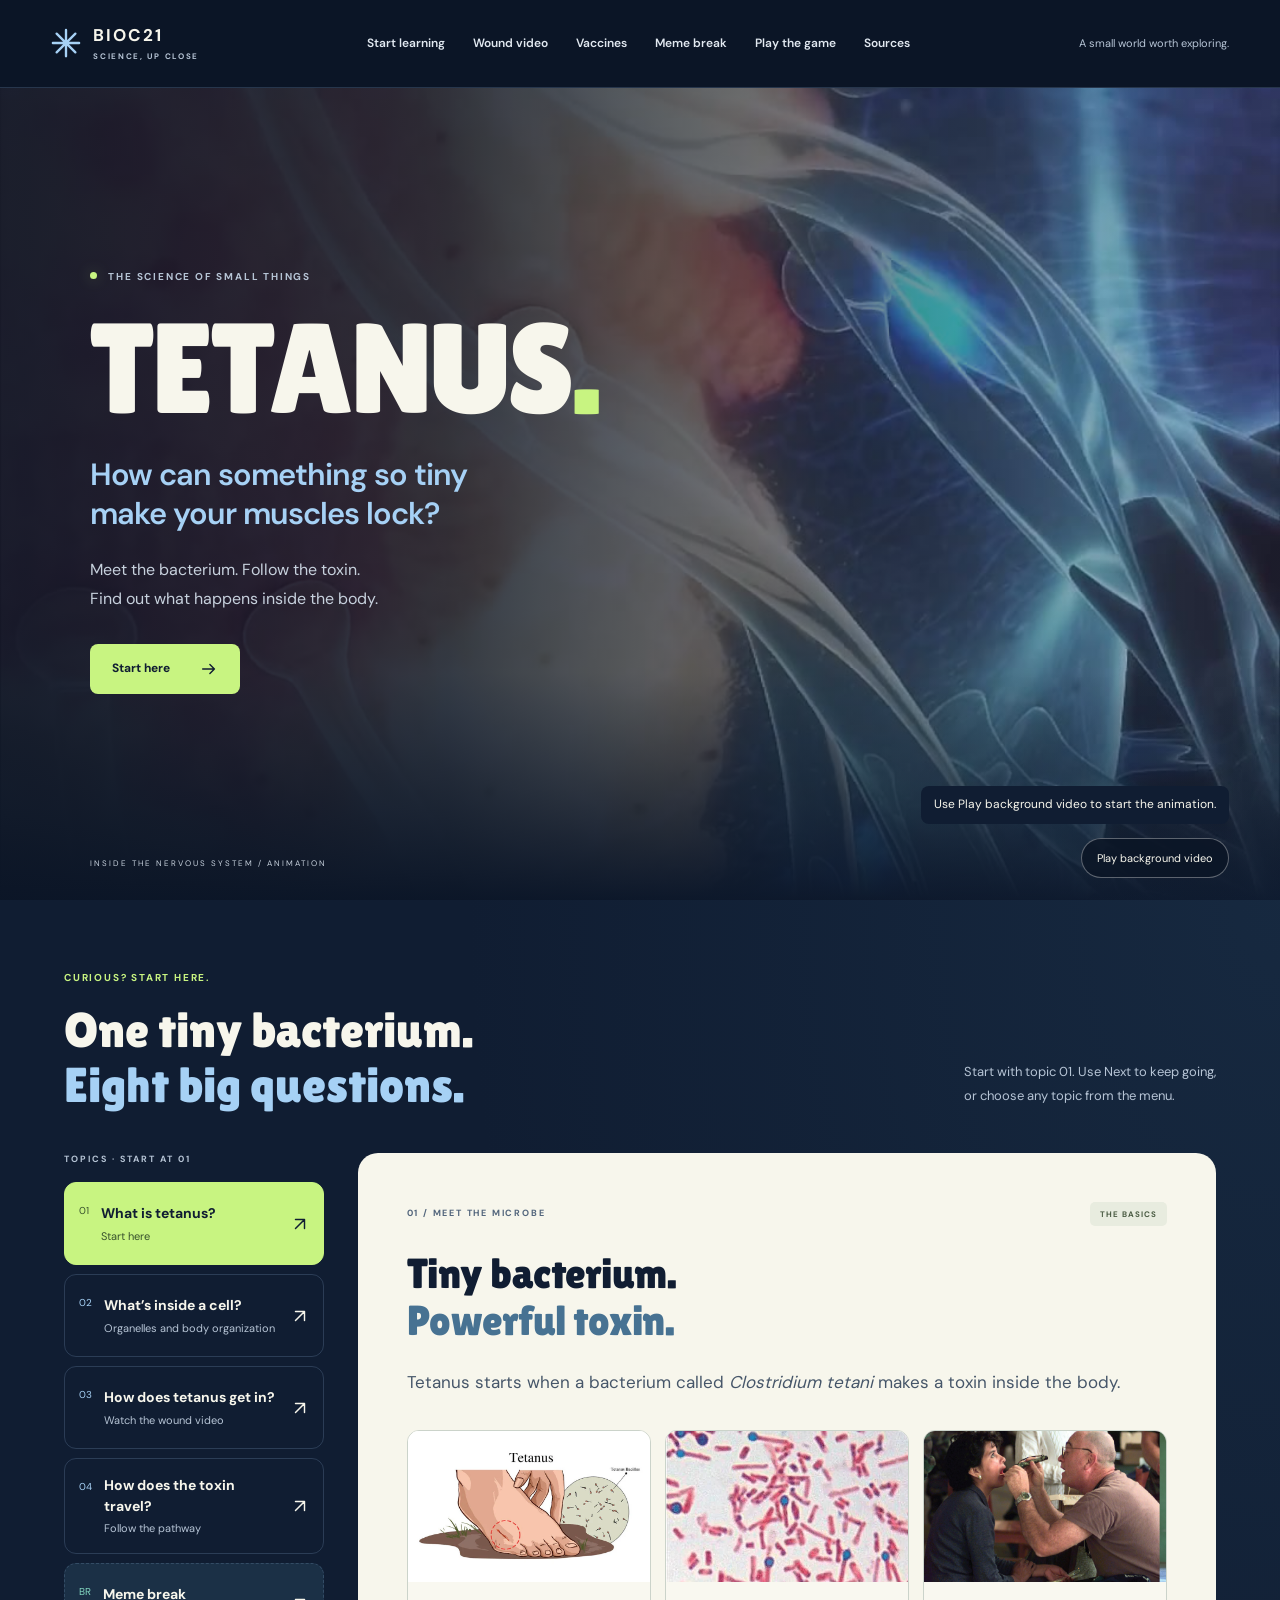
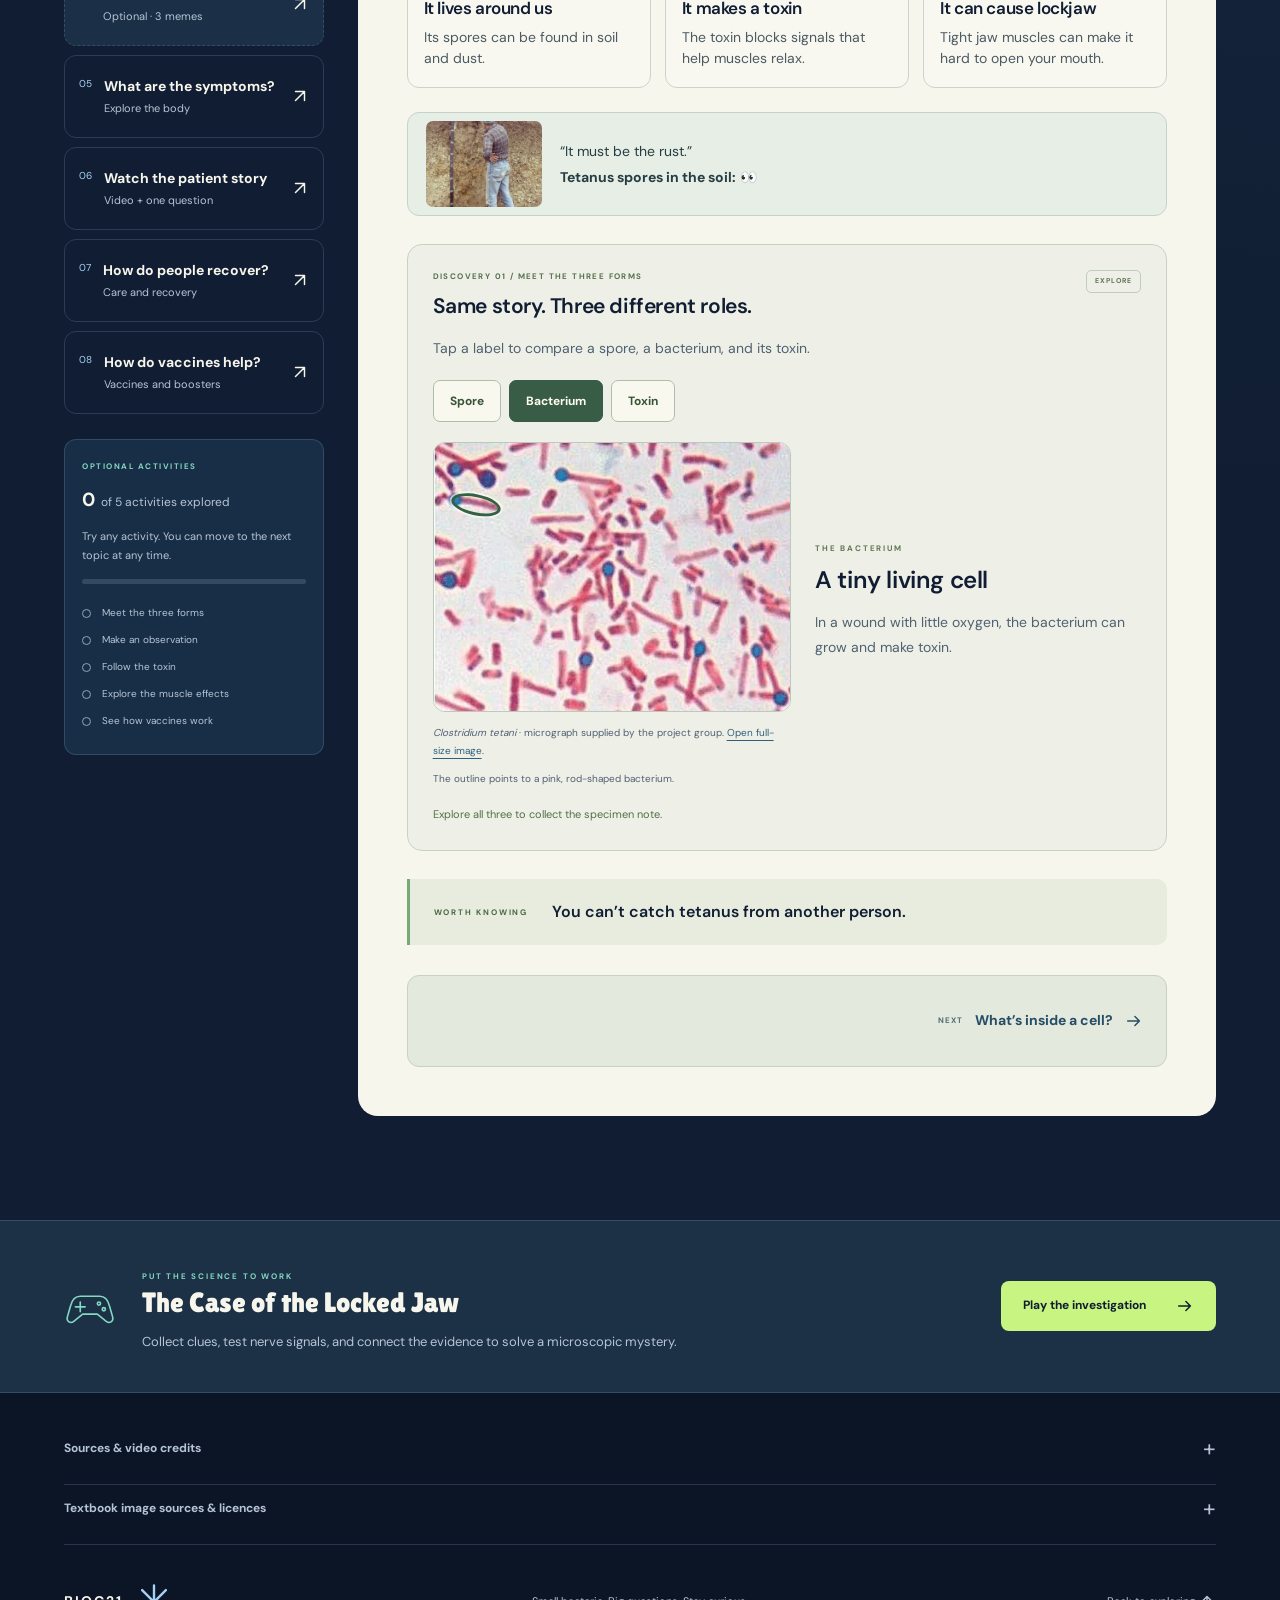
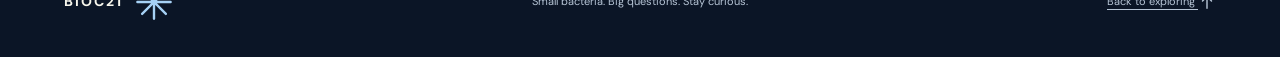
==== commit d04ec421: "Simplify tetanus lessons and add sourced photos" ====
--- a/index.html
+++ b/index.html
@@ -7,12 +7,12 @@
   <meta name="theme-color" content="#101d32">
   <title>Tetanus, up close | BIOC21</title>
   <link rel="icon" href="assets/images/icon.svg" type="image/svg+xml">
-  <link rel="stylesheet" href="styles.css?v=cells-curriculum-1">
+  <link rel="stylesheet" href="styles.css?v=visual-topics-2">
   <script src="script.js?v=clear-navigation-1" defer></script>
-  <script src="activities.js?v=clear-navigation-1" defer></script>
+  <script src="activities.js?v=visual-topics-1" defer></script>
   <script src="reels.js?v=science-break-1" defer></script>
   <script src="doctor-case.js?v=doctor-case-1" defer></script>
-  <script src="cells.js?v=cells-curriculum-1" defer></script>
+  <script src="cells.js?v=cell-tetanus-diagram-1" defer></script>
 </head>
 <body>
   <a class="skip-link" href="#explore">Skip to the science</a>
@@ -52,7 +52,7 @@
             <p><strong id="discovery-count">0</strong> of 5 activities explored</p>
             <p class="passport-help">Try any activity. You can move to the next topic at any time.</p>
             <progress id="discovery-meter" max="5" value="0" aria-label="Activities explored"></progress>
-            <ul><li data-discovery="microbe">Meet the three forms</li><li data-discovery="observation">Make an observation</li><li data-discovery="route">Follow the toxin</li><li data-discovery="body">Explore the muscle effects</li><li data-discovery="vaccination">Explore immune memory</li></ul>
+            <ul><li data-discovery="microbe">Meet the three forms</li><li data-discovery="observation">Make an observation</li><li data-discovery="route">Follow the toxin</li><li data-discovery="body">Explore the muscle effects</li><li data-discovery="vaccination">See how vaccines work</li></ul>
             <span id="discovery-status" class="sr-only" role="status"></span>
           </div>
           <div class="sidebar-note"><svg aria-hidden="true" width="38" height="38" viewBox="0 0 32 32"><path d="M16 2v28M2 16h28M6 6l20 20M6 26L26 6" fill="none" stroke="currentColor" stroke-width="2" stroke-linecap="round"/></svg><p>Small steps.<br>Big discoveries.</p></div>
@@ -62,68 +62,60 @@
           <article class="topic-panel" id="about" aria-labelledby="about-title">
             <div class="panel-heading"><span class="topic-tag">01 / MEET THE MICROBE</span><span class="reading-tag">THE BASICS</span></div>
             <h2 id="about-title">Tiny bacterium.<br><span>Powerful toxin.</span></h2>
-            <p class="panel-intro">Tetanus is an infection caused by a bacterium called <i>Clostridium tetani</i>. The trouble starts with the toxin it makes.</p>
+            <p class="panel-intro">Tetanus starts when a bacterium called <i>Clostridium tetani</i> makes a toxin inside the body.</p>
+            <div class="fact-grid">
+              <div class="fact-card"><div class="fact-art"><img class="supplied-wound-photo" src="assets/images/tetanus-wound-supplied.png" width="800" height="525" alt="A cut on a bare foot touches soil, with tetanus bacteria shown in a magnified circle."></div><div class="fact-copy"><h3>It lives around us</h3><p>Its spores can be found in soil and dust.</p></div></div>
+              <div class="fact-card"><div class="fact-art"><img src="assets/images/sourced/user-tetanus-micrograph.png" width="471" height="354" alt="Clostridium tetani bacteria under a microscope."></div><div class="fact-copy"><h3>It makes a toxin</h3><p>The toxin blocks signals that help muscles relax.</p></div></div>
+              <div class="fact-card"><div class="fact-art"><img src="assets/images/sourced/openstax-mouth-exam.jpg" width="1399" height="479" alt="A clinician examines a patient’s open mouth." class="mouth-exam-photo"></div><div class="fact-copy"><h3>It can cause lockjaw</h3><p>Tight jaw muscles can make it hard to open your mouth.</p></div></div>
+            </div>
+            <figure class="topic-meme soil-meme">
+              <img src="assets/images/sourced/openstax-soil-scientist.jpg" width="544" height="692" alt="A scientist standing in a deep soil pit.">
+              <figcaption><p>“It must be the rust.”</p><p><strong>Tetanus spores in the soil:</strong> <span aria-hidden="true">👀</span><span class="sr-only">Looking sideways</span></p></figcaption>
+            </figure>
             <section class="activity specimen-activity" data-activity="microbe" aria-labelledby="specimen-title">
               <div class="activity-heading"><div><span class="activity-tag">DISCOVERY 01 / MEET THE THREE FORMS</span><h3 id="specimen-title">Same story. Three different roles.</h3></div><span class="activity-badge" data-activity-badge="microbe">EXPLORE</span></div>
-              <p class="activity-instruction">Choose Spore, Bacterium, or Toxin to compare their jobs. Which one carries the effects away from the wound?</p>
+              <p class="activity-instruction">Tap a label to compare a spore, a bacterium, and its toxin.</p>
               <div class="activity-controls specimen-controls" role="group" aria-label="Inspect a specimen" hidden><button type="button" data-specimen="spore" aria-pressed="false">Spore</button><button type="button" data-specimen="bacterium" aria-pressed="true">Bacterium</button><button type="button" data-specimen="toxin" aria-pressed="false">Toxin</button></div>
-              <div class="specimen-display"><figure class="specimen-micrograph"><div id="specimen-model" class="micrograph-frame"><img src="assets/images/sourced/user-tetanus-micrograph.png" alt="User-provided Clostridium tetani micrograph showing pink rod-shaped bacteria and round blue terminal spores" width="471" height="354"><span class="micrograph-marker marker-bacterium" data-specimen-art="bacterium" aria-hidden="true"></span><span class="micrograph-marker marker-spore" data-specimen-art="spore" aria-hidden="true" hidden></span><span class="micrograph-toxin-note" data-specimen-art="toxin" hidden>Toxin is not visible in this micrograph.</span></div><figcaption><i>Clostridium tetani</i> · micrograph supplied by the project group. <a href="assets/images/sourced/user-tetanus-micrograph.png" target="_blank" rel="noopener noreferrer">Open full-size image</a>.</figcaption></figure><div class="specimen-note" id="specimen-note" role="status"><span class="mini-label">THE BACTERIUM</span><h3>A tiny living cell</h3><p><i>Clostridium tetani</i> can grow in a low-oxygen wound and make toxin. Select all three specimens to compare their jobs.</p></div></div>
-              <p class="illustration-note micrograph-cue" id="micrograph-cue">Look for pink, rod-shaped bacterial cells. The outlines guide your observation; the photograph is unchanged.</p>
-              <p class="activity-status" id="specimen-progress">Choose any label above to explore. You can keep going whenever you’re ready.</p>
+              <div class="specimen-display"><figure class="specimen-micrograph"><div id="specimen-model" class="micrograph-frame"><img src="assets/images/sourced/user-tetanus-micrograph.png" alt="User-provided Clostridium tetani micrograph showing pink rod-shaped bacteria and round blue terminal spores" width="471" height="354"><span class="micrograph-marker marker-bacterium" data-specimen-art="bacterium" aria-hidden="true"></span><span class="micrograph-marker marker-spore" data-specimen-art="spore" aria-hidden="true" hidden></span><span class="micrograph-toxin-note" data-specimen-art="toxin" hidden>Toxin is not visible in this micrograph.</span></div><figcaption><i>Clostridium tetani</i> · micrograph supplied by the project group. <a href="assets/images/sourced/user-tetanus-micrograph.png" target="_blank" rel="noopener noreferrer">Open full-size image</a>.</figcaption></figure><div class="specimen-note" id="specimen-note" role="status"><span class="mini-label">THE BACTERIUM</span><h3>A tiny living cell</h3><p>In a wound with little oxygen, the bacterium can grow and make toxin.</p></div></div>
+              <p class="illustration-note micrograph-cue" id="micrograph-cue">The outline points to a pink, rod-shaped bacterium.</p>
+              <p class="activity-status" id="specimen-progress">Explore all three to collect the specimen note.</p>
               <noscript><p class="activity-fallback"><strong>Spore:</strong> a tough resting form. <strong>Bacterium:</strong> a living cell that can grow and make toxin. <strong>Toxin:</strong> the poison that travels along nerves.</p></noscript>
             </section>
-            <div class="fact-grid"><div class="fact-card"><span class="fact-symbol" aria-hidden="true">01</span><h3>It lives around us.</h3><p>Its tough, resting forms, called spores, can be found in soil, dust, and manure.</p></div><div class="fact-card"><span class="fact-symbol" aria-hidden="true">02</span><h3>It makes a toxin.</h3><p>A toxin is a poison. This one affects nerve signals that help muscles relax.</p></div><div class="fact-card"><span class="fact-symbol" aria-hidden="true">03</span><h3>It can cause lockjaw.</h3><p>Jaw muscles can tighten so much that opening the mouth becomes difficult.</p></div></div>
             <div class="quick-note"><span class="note-label">WORTH KNOWING</span><p>You can’t catch tetanus from another person.</p></div>
-            <section class="deeper information-section" id="tetanus-types" aria-labelledby="tetanus-types-title"><h3 class="information-heading" id="tetanus-types-title">The four types of tetanus</h3><div class="details-body"><p>There are four forms. The names describe where or in whom the illness occurs.</p><dl class="definition-grid"><div><dt>Generalized</dt><dd>The most common form. Stiffness and spasms affect the body, often starting in the jaw and neck.</dd></div><div><dt>Localized</dt><dd>Spasms happen near the wound. This uncommon form can develop into generalized tetanus.</dd></div><div><dt>Cephalic</dt><dd>A rare form affecting nerves in the head, often after a head injury. It can affect facial muscles.</dd></div><div><dt>Neonatal</dt><dd>Affects babies in their first 28 days. Bacteria can enter the umbilical cord stump. Risk is higher when the mother is not protected by vaccination.</dd></div></dl></div></section>
-            <div class="concept-bridge"><p>We’ve met the bacterium, spores, and toxin. Next, meet the animal cells that make up your body.</p><nav class="topic-flow" aria-label="Continue learning"><a class="next-topic" href="#cells"><span>NEXT</span>What’s inside a cell? <svg class="arrow" aria-hidden="true" viewBox="0 0 20 20"><path d="M3 10h13m-5-5 5 5-5 5"/></svg></a></nav></div>
+            <div class="concept-bridge"><nav class="topic-flow" aria-label="Continue learning"><a class="next-topic" href="#cells"><span>NEXT</span>What’s inside a cell? <svg class="arrow" aria-hidden="true" viewBox="0 0 20 20"><path d="M3 10h13m-5-5 5 5-5 5"/></svg></a></nav></div>
           </article>
 
           <article class="topic-panel cells-panel" id="cells" aria-labelledby="cells-title">
-            <div class="panel-heading"><span class="topic-tag">02 / INSIDE AN ANIMAL CELL</span><span class="reading-tag">ONTARIO GRADE 8 · CELLS</span></div>
+            <div class="panel-heading"><span class="topic-tag">02 / INSIDE AN ANIMAL CELL</span><span class="reading-tag">CELL PARTS &amp; NERVE SIGNALS</span></div>
             <h2 id="cells-title">Meet the cell.<br><span>Follow the message.</span></h2>
             <p class="panel-intro">Your body is built from cells. Learn what their parts do, then see how tetanus toxin can change nerve-cell messages and muscle movement.</p>
             <p class="cell-introduction"><strong>Cell theory:</strong> living things are made of cells; the cell is the basic unit of life; and new cells come from existing cells.</p>
             <section class="cell-explorer" aria-labelledby="cell-explorer-title">
-              <h3 id="cell-explorer-title">What jobs do the cell parts do?</h3>
-              <p class="cell-instruction">Choose a cell part to match its job to the labelled diagram. The outline points to an example.</p>
-              <figure class="cell-diagram"><div class="cell-diagram-frame"><img src="assets/images/sourced/openstax-animal-cell.jpg" alt="OpenStax labelled animal-cell diagram showing the cell membrane, cytoplasm, nucleus, mitochondria, ribosomes, endoplasmic reticulum, Golgi apparatus, vacuole, lysosomes, vesicles and cytoskeletal fibres" width="813" height="645"><div class="cell-highlights" id="cell-highlights" aria-hidden="true"></div></div><figcaption><strong>Generalized animal cell.</strong> OpenStax, <i>Anatomy and Physiology 2e</i>, §3.2. A textbook drawing, not a micrograph. The source image is unchanged; the outline is a website overlay. <a href="https://openstax.org/books/anatomy-and-physiology-2e/pages/3-2-the-cytoplasm-and-cellular-organelles" target="_blank" rel="noopener noreferrer">Source</a> · <a href="https://creativecommons.org/licenses/by-nc-sa/4.0/" target="_blank" rel="noopener noreferrer">CC BY-NC-SA 4.0</a> · <a href="assets/images/sourced/openstax-animal-cell.jpg" target="_blank" rel="noopener noreferrer">Open full-size diagram</a></figcaption></figure>
+              <h3 id="cell-explorer-title">Explore the cell—and the tetanus connection.</h3>
+              <p>A <strong>neuron</strong> is a specialized animal cell. Its long axon carries signals, and its endings release chemical messengers. Use this diagram to explore the cell parts involved as toxin travels along nerves and changes signalling in “braking” nerve cells near the spinal cord and brainstem.</p>
+              <p class="cell-instruction">Choose a cell part to see its job. Switch to With tetanus toxin, then use the numbered markers on the diagram to explore its nerve-cell connections.</p>
+              <div class="activity-controls cell-signal-controls" id="cell-signal-controls" role="group" aria-label="Choose normal cell jobs or tetanus connections" hidden><button type="button" data-cell-signal="normal" aria-pressed="true">Normal cell jobs</button><button type="button" data-cell-signal="toxin" aria-pressed="false">With tetanus toxin</button></div>
               <div class="activity-controls cell-part-controls" id="cell-part-controls" role="group" aria-label="Choose a cell part" hidden></div>
-              <dl class="cell-part-notes" id="cell-part-notes" aria-live="polite" aria-atomic="true">
-                <div id="cell-part-membrane" data-cell-part="membrane" data-highlight="82,40,7,13"><dt>Cell membrane</dt><dd>A thin, flexible boundary. It controls what enters and leaves the cell. In nerve endings, messenger vesicles join with this membrane to release chemical messages.</dd></div>
-                <div id="cell-part-cytoplasm" data-cell-part="cytoplasm" data-highlight="30,83,6,5"><dt>Cytoplasm</dt><dd>The material inside the cell membrane, including the fluid around the organelles. Many cell reactions happen here.</dd></div>
-                <div id="cell-part-nucleus" data-cell-part="nucleus" data-highlight="33,54,25,27"><dt>Nucleus</dt><dd>Contains most of the cell’s DNA: instructions for making proteins and directing cell activities. The smaller nucleolus helps make parts of ribosomes.</dd></div>
-                <div id="cell-part-mitochondria" data-cell-part="mitochondria" data-highlight="50,15,13,14"><dt>Mitochondria</dt><dd>Release usable energy from nutrients through cellular respiration. They make ATP, an energy-carrying molecule that supports cell work, including nerve-cell activity.</dd></div>
-                <div id="cell-part-ribosomes" data-cell-part="ribosomes" data-highlight="35,37,6,7"><dt>Ribosomes</dt><dd>Build proteins using instructions copied from DNA. Some float in the cytoplasm; others sit on the rough endoplasmic reticulum.</dd></div>
-                <div id="cell-part-vacuole" data-cell-part="vacuole" data-highlight="39,85,13,9"><dt>Vacuole</dt><dd>A storage compartment for materials such as water. Animal cells can have small vacuoles; plant cells usually have one large central vacuole.</dd></div>
-                <div id="cell-part-er-golgi" data-cell-part="er-golgi" data-highlight="39,33,15,9;26,74,18,15"><dt>ER and Golgi apparatus</dt><dd>The endoplasmic reticulum (ER) helps make and move cell materials. Rough ER helps process proteins; smooth ER helps make lipids. The Golgi modifies, sorts and packages materials into vesicles.</dd></div>
-                <div id="cell-part-lysosomes" data-cell-part="lysosomes" data-highlight="72.8,62,4,5"><dt>Lysosomes</dt><dd>Contain enzymes that break down worn-out cell parts and other materials. This helps the cell recycle useful building materials.</dd></div>
-                <div id="cell-part-vesicles" data-cell-part="vesicles" data-highlight="65.5,77,7,9"><dt>Vesicles</dt><dd>Small membrane-bound packets that carry materials. In nerve endings, synaptic vesicles store chemical messengers. Releasing those messengers lets nerve cells communicate.</dd></div>
-                <div id="cell-part-cytoskeleton" data-cell-part="cytoskeleton" data-highlight="66,33,10,17"><dt>Cytoskeleton</dt><dd>A network of protein fibres that supports cell shape and movement. Microtubules can act as tracks for moving materials, including vesicles, along a nerve cell’s axon.</dd></div>
-              </dl>
+              <figure class="cell-diagram"><div class="cell-diagram-workspace" id="cell-diagram-workspace" data-signal="normal"><div class="cell-diagram-frame"><img src="assets/images/sourced/openstax-animal-cell.jpg" alt="OpenStax labelled animal-cell diagram showing the cell membrane, cytoplasm, nucleus, mitochondria, ribosomes, endoplasmic reticulum, Golgi apparatus, vacuole, lysosomes, vesicles and cytoskeletal fibres" width="813" height="645"><div class="cell-highlights" id="cell-highlights" aria-hidden="true"></div><div class="cell-tetanus-hotspots" id="cell-tetanus-hotspots" role="group" aria-label="Tetanus connections on the cell diagram" hidden></div></div><aside class="cell-diagram-notes" aria-label="Selected cell part and tetanus connection"><dl class="cell-part-notes" id="cell-part-notes" aria-live="polite" aria-atomic="true">
+                <div id="cell-part-membrane" data-cell-part="membrane" data-highlight="82,40,7,13"><dt>Cell membrane</dt><dd>A thin, flexible boundary. It controls what enters and leaves the cell. In nerve endings, messenger vesicles join with this membrane to release chemical messages.</dd><dd class="cell-tetanus-note"><strong>Blocked messenger release</strong>In braking nerve cells, messenger vesicles cannot fuse normally with this membrane. Less inhibitory messenger leaves the cell, so motor nerve cells receive less braking.</dd></div>
+                <div id="cell-part-cytoplasm" data-cell-part="cytoplasm" data-highlight="30,83,6,5"><dt>Cytoplasm</dt><dd>The material inside the cell membrane, including the fluid around the organelles. Many cell reactions happen here.</dd><dd class="cell-tetanus-note"><strong>Where the toxin acts</strong>The toxin’s active part works inside the cytoplasm of braking nerve cells. It cuts a protein that vesicles need to release their chemical messengers.</dd></div>
+                <div id="cell-part-nucleus" data-cell-part="nucleus" data-highlight="33,54,25,27"><dt>Nucleus</dt><dd>Contains most of the cell’s DNA: instructions for making proteins and directing cell activities. The smaller nucleolus helps make parts of ribosomes.</dd><dd class="cell-tetanus-note"><strong>Normal support role</strong>DNA provides instructions for cell proteins. The message-blocking action shown in this model acts on a vesicle-release protein; it does not change the cell’s DNA.</dd></div>
+                <div id="cell-part-mitochondria" data-cell-part="mitochondria" data-highlight="50,15,13,14"><dt>Mitochondria</dt><dd>Release usable energy from nutrients through cellular respiration. They make ATP, an energy-carrying molecule that supports cell work, including nerve-cell activity.</dd><dd class="cell-tetanus-note"><strong>Normal support role</strong>Nerve cells need ATP for transport and signalling. This model highlights blocked messenger release rather than showing mitochondria as a direct toxin target.</dd></div>
+                <div id="cell-part-ribosomes" data-cell-part="ribosomes" data-highlight="35,37,6,7"><dt>Ribosomes</dt><dd>Build proteins using instructions copied from DNA. Some float in the cytoplasm; others sit on the rough endoplasmic reticulum.</dd><dd class="cell-tetanus-note"><strong>Normal support role</strong>Ribosomes make the proteins a nerve cell needs. The toxin action highlighted here concerns a protein used for vesicle release, not damage to the ribosomes themselves.</dd></div>
+                <div id="cell-part-vacuole" data-cell-part="vacuole" data-highlight="39,85,13,9"><dt>Vacuole</dt><dd>A storage compartment for materials such as water. Animal cells can have small vacuoles; plant cells usually have one large central vacuole.</dd><dd class="cell-tetanus-note"><strong>Compare the storage packets</strong>A vacuole’s normal job is storage. The small synaptic vesicles that hold nerve messengers are a different type of compartment: choose Vesicles to explore them.</dd></div>
+                <div id="cell-part-er-golgi" data-cell-part="er-golgi" data-highlight="39,33,15,9;26,74,18,15"><dt>ER and Golgi apparatus</dt><dd>The endoplasmic reticulum (ER) helps make and move cell materials. Rough ER helps process proteins; smooth ER helps make lipids. The Golgi modifies, sorts and packages materials into vesicles.</dd><dd class="cell-tetanus-note"><strong>Before a message is released</strong>The ER and Golgi normally help make, process and package cell materials. The tetanus change modelled here happens when nerve-messenger vesicles need to release their contents.</dd></div>
+                <div id="cell-part-lysosomes" data-cell-part="lysosomes" data-highlight="72.8,62,4,5"><dt>Lysosomes</dt><dd>Contain enzymes that break down worn-out cell parts and other materials. This helps the cell recycle useful building materials.</dd><dd class="cell-tetanus-note"><strong>Normal support role</strong>Lysosomes help recycle cell materials. The toxin action highlighted in this model is blocked release from messenger vesicles, not destruction of lysosomes.</dd></div>
+                <div id="cell-part-vesicles" data-cell-part="vesicles" data-highlight="65.5,77,7,9"><dt>Vesicles</dt><dd>Small membrane-bound packets that carry materials. In nerve endings, synaptic vesicles store chemical messengers. Releasing those messengers lets nerve cells communicate.</dd><dd class="cell-tetanus-note"><strong>The release step is blocked</strong>In braking nerve cells, toxin cuts a protein that messenger vesicles need to join with the cell membrane. Less inhibitory messenger is released, which can lead to muscle stiffness and spasms.</dd></div>
+                <div id="cell-part-cytoskeleton" data-cell-part="cytoskeleton" data-highlight="66,33,10,17"><dt>Cytoskeleton</dt><dd>A network of protein fibres that supports cell shape and movement. Microtubules can act as tracks for moving materials, including vesicles, along a nerve cell’s axon.</dd><dd class="cell-tetanus-note"><strong>Transport along a nerve cell</strong>Packets containing toxin can travel along microtubule tracks in an axon toward the spinal cord and brainstem. These tracks explain transport; the model does not show them being destroyed.</dd></div>
+              </dl></aside><p class="cell-diagram-result" id="cell-diagram-result" role="status">Normal nerve-cell signalling: vesicles release inhibitory messengers that help control motor nerve cells and allow muscles to relax.</p></div><figcaption><strong>Generalized animal cell.</strong> OpenStax, <i>Anatomy and Physiology 2e</i>, §3.2. A textbook drawing, not a micrograph. The original image is unchanged. Outlines and numbered labels are website annotations connecting these structures to their roles in specialized nerve cells. <a href="https://openstax.org/books/anatomy-and-physiology-2e/pages/3-2-the-cytoplasm-and-cellular-organelles" target="_blank" rel="noopener noreferrer">Source</a> · <a href="https://creativecommons.org/licenses/by-nc-sa/4.0/" target="_blank" rel="noopener noreferrer">CC BY-NC-SA 4.0</a> · <a href="assets/images/sourced/openstax-animal-cell.jpg" target="_blank" rel="noopener noreferrer">Open full-size diagram</a></figcaption><p class="cell-mechanism-note">More precisely, tetanus toxin cuts a vesicle-associated protein called synaptobrevin (VAMP). This prevents normal release of inhibitory messengers such as GABA and glycine. The model simplifies this process; it is not a live view of a cell.</p><p class="cell-diagram-source"><a class="text-link" href="https://openstax.org/books/microbiology/pages/26-2-bacterial-diseases-of-the-nervous-system" target="_blank" rel="noopener noreferrer">Nerve-signalling source: OpenStax Microbiology</a></p><noscript><p class="cell-comparison"><strong>With tetanus toxin:</strong> in braking nerve cells, toxin cuts a protein needed for messenger vesicles to fuse with the membrane. Less inhibitory messenger is released, which can cause muscle stiffness and spasms. Read each part’s connection beside the diagram.</p></noscript></figure>
               <p class="cell-comparison"><strong>What about plant cells?</strong> They share many of these parts. Plant cells also have a cell wall; green plant cells have chloroplasts for photosynthesis, and most plant cells have a large central vacuole. Human cells have no cell wall or chloroplasts.</p>
               <p class="cell-comparison"><strong>And the bacterium?</strong> <i>C. tetani</i> is a single-celled organism. It has a membrane, cytoplasm and ribosomes, but no nucleus or other membrane-bound organelles. This animal-cell diagram represents the kind of cells in your body.</p>
-            </section>
-            <section class="cell-signalling" aria-labelledby="cell-signalling-title">
-              <h3 id="cell-signalling-title">How does tetanus change a nerve cell’s job?</h3>
-              <p>A <strong>neuron</strong> is a specialized nerve cell. Its long axon helps carry signals, and its endings release chemical messengers. Tetanus toxin travels along nerves and disrupts messenger release in “braking” nerve cells near the spinal cord and brainstem.</p>
-              <p><strong>Look closely at vesicles and the cell membrane above.</strong> The key change is how messenger packets release their contents. The other cell parts still have their normal jobs; the model does not show the toxin destroying every organelle.</p>
-              <div class="activity-controls cell-signal-controls" id="cell-signal-controls" role="group" aria-label="Compare normal signalling and tetanus toxin" hidden><button type="button" data-cell-signal="normal" aria-pressed="true">Normal signalling</button><button type="button" data-cell-signal="toxin" aria-pressed="false">With tetanus toxin</button></div>
-              <div class="cell-signal-model" id="cell-signal-model" aria-live="polite" aria-atomic="true"><p class="cell-model-label" id="cell-signal-label">INSIDE A BRAKING NERVE CELL · NORMAL SIGNALLING</p><ol class="cell-signal-path"><li><strong id="cell-signal-step-1">Vesicle reaches the membrane</strong><p id="cell-signal-text-1">A packet carrying chemical messengers moves to the nerve ending’s outer membrane.</p></li><li><strong id="cell-signal-step-2">Messenger is released</strong><p id="cell-signal-text-2">The vesicle joins with the membrane and releases messengers into the synapse, the gap between nerve cells.</p></li><li><strong id="cell-signal-step-3">The brake message arrives</strong><p id="cell-signal-text-3">The next nerve cell receives an inhibitory message: a signal that reduces activity.</p></li></ol><p class="cell-signal-result" id="cell-signal-result"><strong>Body effect:</strong> braking signals help control motor nerve cells, allowing muscles to relax normally.</p></div>
-              <noscript><p class="cell-comparison"><strong>With tetanus toxin:</strong> toxin cuts a protein needed for vesicles to fuse with the membrane in braking nerve cells. Less inhibitory messenger is released. Motor nerve cells receive less braking, so muscles can stay tight or spasm.</p></noscript>
-              <p class="cell-mechanism-note">More precisely, tetanus toxin cuts a vesicle-associated protein called synaptobrevin (VAMP). This prevents normal release of inhibitory messengers such as GABA and glycine. The model simplifies this process; it is not a live view of a cell.</p>
-              <a class="text-link" href="#transmission">See the neuron diagram and follow the toxin’s journey</a>
             </section>
             <section class="cell-organization" id="cell-organization" aria-labelledby="cell-organization-title">
               <h3 id="cell-organization-title">How does one cell connect to your whole body?</h3>
               <p>Organelles work inside cells. Specialized cells work together in tissues, organs and organ systems. Follow one example through your nervous system:</p>
-              <ol class="organization-path"><li><span>CELL</span><h4>Neuron</h4><p>A specialized animal cell that receives and passes on signals.</p></li><li><span>TISSUE</span><h4>Nervous tissue</h4><p>Nerve cells and support cells work together to handle information.</p></li><li><span>ORGAN</span><h4>Spinal cord</h4><p>An organ containing nervous tissue that carries signals and helps control reflexes.</p></li><li><span>ORGAN SYSTEM</span><h4>Nervous system</h4><p>The brain, spinal cord and nerves coordinate body activity.</p></li><li><span>ORGANISM</span><h4>You</h4><p>Your organ systems work together so you can move, breathe and respond.</p></li></ol>
+              <ol class="organization-path"><li><span>CELL</span><h4>Neuron</h4><a class="organization-picture organization-picture--exploring-neuron" href="assets/images/sourced/exploringnature-neuron.png" target="_blank" rel="noopener noreferrer" aria-label="Open original Neuron image"><span class="organization-image-crop"><img src="assets/images/sourced/exploringnature-neuron.png" alt="Exploring Nature drawing of a neuron, with a cell body and branching nerve processes" width="170" height="136" loading="lazy"></span></a><p>A specialized animal cell that receives and passes on signals.</p></li><li><span>TISSUE</span><h4>Nervous tissue</h4><a class="organization-picture" href="assets/images/sourced/exploringnature-nervous-tissue.png" target="_blank" rel="noopener noreferrer" aria-label="Open original Nervous tissue image"><span class="organization-image-crop"><img src="assets/images/sourced/exploringnature-nervous-tissue.png" alt="Exploring Nature drawing labelled Nervous Tissue, showing interconnected nerve-cell structures" width="143" height="113" loading="lazy"></span></a><p>Nerve cells and support cells work together to handle information.</p></li><li><span>ORGAN</span><h4>Spinal cord</h4><a class="organization-picture organization-picture--cord-lengthwise" href="assets/images/sourced/organization-nervous-system.jpg" target="_blank" rel="noopener noreferrer" aria-label="Open original Spinal cord image"><span class="organization-image-crop"><img src="assets/images/sourced/organization-nervous-system.jpg" alt="Lengthwise view of the full spinal cord from its upper end to its tapered lower end, with nearby nerve roots" width="841" height="760" loading="lazy"></span></a><small class="organization-view-label">Lengthwise view</small><p>An organ containing nervous tissue that carries signals and helps control reflexes.</p></li><li><span>ORGAN SYSTEM</span><h4>Nervous system</h4><a class="organization-picture organization-picture--exploring-system" href="assets/images/sourced/exploringnature-nervous-system.png" target="_blank" rel="noopener noreferrer" aria-label="Open original Nervous system image"><span class="organization-image-crop"><img src="assets/images/sourced/exploringnature-nervous-system.png" alt="Exploring Nature drawing of a person’s nervous system, including the brain, spinal cord and peripheral nerves" width="86" height="176" loading="lazy"></span></a><p>The brain, spinal cord and nerves coordinate body activity.</p></li><li><span>ORGANISM</span><h4>You</h4><a class="organization-picture" href="assets/images/sourced/organization-person.svg" target="_blank" rel="noopener noreferrer" aria-label="Open original Person standing (1F9CD) image"><span class="organization-image-crop"><img src="assets/images/sourced/organization-person.svg" alt="Simple human-drawn standing-person symbol representing the whole organism" width="72" height="72" loading="lazy"></span></a><p>Your organ systems work together so you can move, breathe and respond.</p></li></ol><p class="organization-picture-credit">Drawings are not to scale. Select a picture to open its original. Illustrations: Exploring Nature (project-supplied images), OpenStax, and Laura Dworatschek / OpenMoji. <a href="#organization-image-credits">Image credits and licences</a>.</p>
               <p class="cell-organization-link"><strong>Connect it to tetanus:</strong> blocked vesicle release in individual nerve cells changes signalling in nervous tissue. Disrupted nerve control then affects muscle tissue, causing stiffness and spasms. Nervous and muscular systems depend on each other.</p>
-            </section>
-            <section class="cell-curriculum" id="curriculum" aria-labelledby="curriculum-title">
-              <h3 id="curriculum-title">Ontario curriculum connection</h3>
-              <p>This lesson supports <strong>Grade 8 Science and Technology: Life Systems — Cells</strong>, with explanations for Grade 7/8 learners.</p>
-              <dl class="curriculum-connections"><div><dt>Cell structures and functions</dt><dd>Identify organelles, explain their jobs, and compare animal, plant and bacterial cells.</dd></div><div><dt>Specialized cells and cell organization</dt><dd>Connect a neuron’s structure to its job and trace cells → tissues → organs → organ systems → organism.</dd></div><div><dt>Cell processes and body functions</dt><dd>Use the vesicle model to explain how a change in cell communication can affect tissues and movement.</dd></div></dl>
-              <p><a class="text-link" href="https://www.dcp.edu.gov.on.ca/en/curriculum/science-technology/grades/grade-8/b" target="_blank" rel="noopener noreferrer">Ontario Grade 8 Science and Technology curriculum</a> · <a class="text-link" href="https://openstax.org/books/microbiology/pages/26-2-bacterial-diseases-of-the-nervous-system" target="_blank" rel="noopener noreferrer">Tetanus and nerve signalling: OpenStax Microbiology</a></p>
             </section>
             <div class="concept-bridge"><p>Cell parts make communication possible. Next, see how a wound can let tetanus spores into the body.</p><nav class="topic-flow" aria-label="Continue learning"><a class="previous-topic" href="#about" aria-label="Back to What is tetanus?">← Back</a><a class="next-topic" href="#watch"><span>NEXT</span>How does tetanus get in? <svg class="arrow" aria-hidden="true" viewBox="0 0 20 20"><path d="M3 10h13m-5-5 5 5-5 5"/></svg></a></nav></div>
           </article>
@@ -151,18 +143,20 @@
           <article class="topic-panel" id="transmission" aria-labelledby="transmission-title">
             <div class="panel-heading"><span class="topic-tag">04 / FROM WOUND TO NERVE</span><span class="reading-tag">FOLLOW THE PATH</span></div>
             <h2 id="transmission-title">The bacteria stay.<br><span>The toxin travels.</span></h2>
-            <p class="panel-intro">The wound gives spores a way in. If bacteria grow there, their toxin can begin a very different journey—along nerves.</p>
+            <p class="panel-intro">Follow the toxin from a wound to the nerves that control your muscles.</p>
             <section class="activity route-activity" data-activity="route" aria-labelledby="route-title">
-              <div class="activity-heading"><div><span class="activity-tag">DISCOVERY 03 / FOLLOW THE TOXIN</span><h3 id="route-title">Trace the effects, one stop at a time.</h3></div><span class="activity-badge" data-activity-badge="route">EXPLORE</span></div>
-              <p class="activity-instruction">Click a numbered stop to see its explanation and a larger image. Start at 01 to follow the toxin in order.</p>
-              <ol class="pathway"><li><button type="button" class="pathway-stop" data-route-stop="0" aria-pressed="false" disabled><span class="step-number">01</span><img src="assets/images/sourced/openstax-skin-layers.jpg" alt="OpenStax illustration of intact skin layers, showing the barrier a wound can break" loading="lazy"><h3>A way in</h3><p>Spores enter a wound.</p></button></li><li><button type="button" class="pathway-stop" data-route-stop="1" aria-pressed="false" disabled><span class="step-number">02</span><img src="assets/images/wound-poster.jpg" alt="Still from Drew Berry’s 2014 wound inflammation animation, showing an injured skin surface; not tetanus-specific" loading="lazy"><h3>A toxin is made</h3><p>Low oxygen can let the bacteria grow.</p></button></li><li><button type="button" class="pathway-stop" data-route-stop="2" aria-pressed="false" disabled><span class="step-number">03</span><img src="assets/images/sourced/openstax-neuron.jpg" alt="OpenStax illustration of a neuron with labelled cell body, axon, myelin and synapses" loading="lazy"><h3>A nerve journey</h3><p>Toxin moves toward the spinal cord and brainstem.</p></button></li><li><button type="button" class="pathway-stop" data-route-stop="3" aria-pressed="false" disabled><span class="step-number">04</span><img src="assets/images/sourced/openstax-synapse.jpg" alt="OpenStax diagram of a normal chemical synapse, with neurotransmitter-containing vesicles and a synaptic cleft" loading="lazy"><h3>A signal blocked</h3><p>Messages that help muscles relax are disrupted.</p></button></li></ol>
-              <div class="route-note" id="route-note" role="status"><span class="mini-label">YOUR NEXT MOVE</span><h3>Choose a stop on the pathway.</h3><p>Start at the wound, or revisit any stop to compare the effects.</p></div><p class="activity-status" id="route-progress">0 of 4 stops inspected</p><figure class="sourced-figure route-detail" id="route-detail" hidden><img id="route-detail-image" alt=""><figcaption><span id="route-detail-caption"></span> <a id="route-detail-source" target="_blank" rel="noopener noreferrer">Source</a> <span id="route-detail-license-wrapper">· <a id="route-detail-license" target="_blank" rel="noopener noreferrer">Licence</a></span> · <a id="route-detail-full" target="_blank" rel="noopener noreferrer">Open full-size image</a></figcaption></figure>
-            </section>
-            <p class="illustration-note">A simplified pathway using OpenStax textbook illustrations and a still from the supplied 2014 animation. Select a stop to read its image credit. The anatomy drawings show general structures, not tetanus-specific scenes.</p>
-            <div class="signal-comparison" id="nervous-system"><div><span class="mini-label">USUAL SIGNALS</span><h3>Move. Then relax.</h3><p>Nerve signals help muscles tighten <em>and</em> relax.</p><div class="signal-track" aria-hidden="true"><span>MOVE</span><span>RELAX</span></div></div><div><span class="mini-label">WITH TETANUS TOXIN</span><h3>The brake is blocked.</h3><p>Without the “relax” message, muscles can stay tight or spasm.</p><div class="signal-track signal-blocked" aria-hidden="true"><span>MOVE</span><span>RELAX ×</span></div></div></div>
-            <section class="deeper information-section" id="tissues" aria-labelledby="tissues-title"><h3 class="information-heading" id="tissues-title">Which tissues does tetanus affect?</h3><div class="details-body"><dl class="definition-grid"><div><dt>Nervous tissue</dt><dd>The toxin’s main target. It disrupts signals that help muscles relax.</dd></div><div><dt>Muscle tissue</dt><dd>Muscles respond to the disrupted signals. Facial muscles, other skeletal muscles, and breathing muscles can be affected.</dd></div><div><dt>Damaged tissue</dt><dd>Low-oxygen areas in a wound can let <i>C. tetani</i> grow and make toxin.</dd></div></dl></div></section>
-            <section class="deeper information-section" id="science-words" aria-labelledby="science-words-title"><h3 class="information-heading" id="science-words-title">What do these science words mean?</h3><div class="details-body"><dl class="definition-grid"><div><dt>Tetanospasmin</dt><dd>The scientific name for tetanus toxin.</dd></div><div><dt>Motor neuron</dt><dd>A nerve cell that helps tell muscles to move. The toxin enters the endings of these cells.</dd></div><div><dt>Anaerobic</dt><dd>Without oxygen. Tetanus bacteria grow in low-oxygen conditions.</dd></div></dl></div></section>
-            <div class="concept-bridge"><p>The toxin can block nerve “brakes.” Next, see what this does to muscles.</p><p class="optional-break">Want a break? <a href="#reel-built-different">Try the “built differently” meme</a>.</p><nav class="topic-flow" aria-label="Continue learning"><a class="previous-topic" href="#watch" aria-label="Back to How does tetanus get in?">← Back</a><a class="next-topic" href="#symptoms"><span>NEXT</span>What are the symptoms? <svg class="arrow" aria-hidden="true" viewBox="0 0 20 20"><path d="M3 10h13m-5-5 5 5-5 5"/></svg></a></nav></div>
+              <div class="activity-heading"><div><span class="activity-tag">DISCOVERY 03 / FOLLOW THE TOXIN</span><h3 id="route-title">Follow the four stops</h3></div><span class="activity-badge" data-activity-badge="route">EXPLORE</span></div>
+              <p class="activity-instruction">Tap a stop for a closer look.</p>
+              <ol class="pathway"><li><button type="button" class="pathway-stop" data-route-stop="0" aria-pressed="false" disabled><span class="step-number">01</span><img src="assets/images/sourced/openstax-skin-layers.jpg" alt="OpenStax illustration of intact skin layers, showing the barrier a wound can break" loading="lazy"><strong>Spores get in</strong><span class="pathway-summary">A cut or puncture lets spores enter.</span></button></li><li><button type="button" class="pathway-stop" data-route-stop="1" aria-pressed="false" disabled><span class="step-number">02</span><img src="assets/images/wound-poster.jpg" alt="Still from Drew Berry’s 2014 wound inflammation animation, showing an injured skin surface; not tetanus-specific" loading="lazy"><strong>Bacteria make toxin</strong><span class="pathway-summary">Bacteria can grow in a wound with little oxygen.</span></button></li><li><button type="button" class="pathway-stop" data-route-stop="2" aria-pressed="false" disabled><span class="step-number">03</span><img src="assets/images/sourced/openstax-neuron.jpg" alt="OpenStax illustration of a neuron with labelled cell body, axon, myelin and synapses" loading="lazy"><strong>Toxin travels</strong><span class="pathway-summary">It moves along nerves.</span></button></li><li><button type="button" class="pathway-stop" data-route-stop="3" aria-pressed="false" disabled><span class="step-number">04</span><img src="assets/images/sourced/openstax-synapse.jpg" alt="OpenStax diagram of a normal chemical synapse, with neurotransmitter-containing vesicles and a synaptic cleft" loading="lazy"><strong>Muscles stay tight</strong><span class="pathway-summary">The toxin blocks signals that help muscles relax.</span></button></li></ol>
+              <div class="route-note" id="route-note" role="status" hidden><h3></h3><p></p></div><p class="activity-status" id="route-progress" hidden>0 of 4 stops inspected</p><figure class="sourced-figure route-detail" id="route-detail" hidden><img id="route-detail-image" alt=""><figcaption><span id="route-detail-caption"></span> <a id="route-detail-source" target="_blank" rel="noopener noreferrer">Source</a> <span id="route-detail-license-wrapper">· <a id="route-detail-license" target="_blank" rel="noopener noreferrer">Licence</a></span> · <a id="route-detail-full" target="_blank" rel="noopener noreferrer">Open full-size image</a></figcaption></figure>
+            </section>
+            <figure class="topic-meme message-meme" id="nervous-system">
+              <div class="meme-messages"><p><strong>Nerves:</strong> “Hey muscles, time to relax.”</p><p><span aria-hidden="true">⚠</span> Message blocked by tetanus toxin</p></div>
+              <figcaption>Without that message, muscles can tighten or spasm.</figcaption>
+            </figure>
+            <details class="deeper" id="tissues"><summary><span>Which tissues does tetanus affect?</span><span class="plus" aria-hidden="true">+</span></summary><div class="details-body"><dl class="definition-grid"><div><dt>Nervous tissue</dt><dd>The toxin’s main target. It disrupts signals that help muscles relax.</dd></div><div><dt>Muscle tissue</dt><dd>Muscles respond to the disrupted signals. Facial muscles, other skeletal muscles, and breathing muscles can be affected.</dd></div><div><dt>Damaged tissue</dt><dd>Low-oxygen areas in a wound can let <i>C. tetani</i> grow and make toxin.</dd></div></dl></div></details>
+            <details class="deeper" id="science-words"><summary><span>What do these science words mean?</span><span class="plus" aria-hidden="true">+</span></summary><div class="details-body"><dl class="definition-grid"><div><dt>Tetanospasmin</dt><dd>The scientific name for tetanus toxin.</dd></div><div><dt>Motor neuron</dt><dd>A nerve cell that helps tell muscles to move. The toxin enters the endings of these cells.</dd></div><div><dt>Anaerobic</dt><dd>Without oxygen. Tetanus bacteria grow in low-oxygen conditions.</dd></div></dl></div></details>
+            <div class="concept-bridge"><p class="optional-break">Want a break? <a href="#reel-built-different">Try the “built differently” meme</a>.</p><nav class="topic-flow" aria-label="Continue learning"><a class="previous-topic" href="#watch" aria-label="Back to How does tetanus get in?">← Back</a><a class="next-topic" href="#symptoms"><span>NEXT</span>What are the symptoms? <svg class="arrow" aria-hidden="true" viewBox="0 0 20 20"><path d="M3 10h13m-5-5 5 5-5 5"/></svg></a></nav></div>
           </article>
 
 
@@ -205,15 +199,20 @@
           <article class="topic-panel doctor-case-panel" id="doctor-patient" aria-labelledby="doctor-patient-title">
             <div class="panel-heading"><span class="topic-tag">06 / LISTEN FOR THE CLUES</span><span class="reading-tag">57 SEC / WATCH &amp; CHOOSE</span></div>
             <h2 id="doctor-patient-title">A patient’s story.<br><span>What would you notice?</span></h2>
-            <p class="panel-intro">A wound tells us how spores could get in. Symptoms tell us how the body is affected. Bring those two ideas together in this doctor–patient conversation.</p>
-            <div class="doctor-listening-guide"><span class="mini-label">YOUR LISTENING MISSION</span><ol><li><strong>Trace the entry.</strong> Listen for an injury or contact with soil or dirt.</li><li><strong>Map the effects.</strong> Which parts of the body are affected?</li><li><strong>Connect the clues.</strong> Which form of tetanus fits the pattern?</li></ol></div>
+            <p class="panel-intro">Listen for how the patient got hurt and which muscles were affected.</p>
             <figure class="doctor-case-media">
               <div class="video-frame"><video id="doctor-patient-video" data-error-target="#doctor-patient-video-error" controls playsinline preload="metadata" poster="assets/images/doctor-patient-poster.jpg" width="1920" height="1080" aria-label="Doctor–patient conversation about tetanus" aria-describedby="doctor-patient-caption"><source src="assets/videos/doctor-patient-interaction.mp4" type="video/mp4">Your browser does not support HTML video. <a href="assets/videos/doctor-patient-interaction.mp4">Open the video file</a>.</video><p class="media-error" id="doctor-patient-video-error" role="status" hidden>The video could not load. <a href="assets/videos/doctor-patient-interaction.mp4">Open the video file</a>.</p></div>
               <figcaption id="doctor-patient-caption"><strong>Doctor–patient interaction</strong> · BIOC21 project group · 57 seconds. Watch the conversation, then answer the question below.</figcaption>
             </figure>
+            <details class="deeper" id="tetanus-types"><summary><span id="tetanus-types-reminder">Compare the four types of tetanus</span><span class="plus" aria-hidden="true">+</span></summary><div class="details-body"><dl class="definition-grid">
+                <div><dt>Generalized</dt><dd>The most common type. Tightness and spasms affect several body areas.</dd></div>
+                <div><dt>Localized</dt><dd>Tightness and spasms stay near the wound. This type can become generalized.</dd></div>
+                <div><dt>Cephalic</dt><dd>A rare type that affects nerves in the head, often after a head injury.</dd></div>
+                <div><dt>Neonatal</dt><dd>Affects newborns. Spores can enter through the umbilical cord stump.</dd></div>
+              </dl></div></details>
             <section class="activity doctor-case-activity" aria-labelledby="doctor-case-question">
               <div class="activity-heading"><div><span class="activity-tag">YOUR TURN / CONNECT THE CASE</span><h3 id="doctor-case-question">Which type of tetanus does the patient have?</h3></div><span class="activity-badge" id="doctor-case-badge">CHOOSE &amp; CHECK</span></div>
-              <p class="activity-instruction" id="doctor-case-instruction">Watch the video, choose one answer, then click Check my answer. You can try again.</p>
+              <p class="activity-instruction" id="doctor-case-instruction">Choose one answer, then check it.</p>
               <form id="doctor-case-form">
                 <fieldset disabled aria-describedby="doctor-case-instruction"><legend class="sr-only">Which type of tetanus does the patient have?</legend>
                   <label class="doctor-case-choice"><input type="radio" name="doctor-case-type" value="generalized" required><span class="doctor-choice-letter" aria-hidden="true">A</span><span>Generalized tetanus</span></label>
@@ -226,49 +225,53 @@
               <div class="doctor-case-feedback" id="doctor-case-feedback" role="status" aria-live="polite" aria-atomic="true"><div hidden><h4 id="doctor-case-feedback-title"></h4><p id="doctor-case-feedback-text"></p></div></div>
               <noscript><details class="deeper"><summary>Reveal the answer and explanation</summary><div class="details-body"><p><strong>Generalized tetanus.</strong> This form involves stiffness and spasms across multiple body regions. The toxin disrupts nerve signals that help muscles relax.</p></div></details></noscript>
             </section>
-            <section class="deeper information-section" id="tetanus-types-reminder" aria-labelledby="tetanus-types-reminder-title"><h3 class="information-heading" id="tetanus-types-reminder-title">Need a reminder? Compare the four forms.</h3><div class="details-body"><dl class="definition-grid"><div><dt>Generalized</dt><dd>Stiffness and spasms affect several body regions, often starting in the jaw and neck. It is the most common form.</dd></div><div><dt>Localized</dt><dd>Stiffness and spasms stay near the wound. This form can develop into generalized tetanus.</dd></div><div><dt>Cephalic</dt><dd>A rare form involving nerves in the head, often after a head injury. Lockjaw alone does not identify this form.</dd></div><div><dt>Neonatal</dt><dd>Affects newborn babies in their first 28 days of life. Spores can enter through the umbilical cord stump.</dd></div></dl></div></section>
-            <div class="quick-note"><span class="note-label">CONNECT IT TO TRANSMISSION</span><p>Tetanus spores can enter through a wound. Tetanus does not spread from person to person.</p></div>
-            <div class="concept-bridge"><p>The patient’s clues connect muscles to nerve control. Next, learn about care and recovery.</p><nav class="topic-flow" aria-label="Continue learning"><a class="previous-topic" href="#symptoms" aria-label="Back to What are the symptoms?">← Back</a><a class="next-topic" href="#recovery"><span>NEXT</span>How do people recover? <svg class="arrow" aria-hidden="true" viewBox="0 0 20 20"><path d="M3 10h13m-5-5 5 5-5 5"/></svg></a></nav></div>
+            <div class="concept-bridge"><nav class="topic-flow" aria-label="Continue learning"><a class="previous-topic" href="#symptoms" aria-label="Back to What are the symptoms?">← Back</a><a class="next-topic" href="#recovery"><span>NEXT</span>How do people recover? <svg class="arrow" aria-hidden="true" viewBox="0 0 20 20"><path d="M3 10h13m-5-5 5 5-5 5"/></svg></a></nav></div>
           </article>
 
           <article class="topic-panel" id="recovery" aria-labelledby="recovery-title">
             <div class="panel-heading"><span class="topic-tag">07 / CARE &amp; RECOVERY</span><span class="reading-tag">LOOKING AHEAD</span></div>
             <h2 id="recovery-title">Recovery is possible.<br><span>It takes time and care.</span></h2>
-            <p class="panel-intro">Tetanus can be life-threatening. With hospital treatment, people can recover—but it can take months.</p>
-            <ol class="recovery-path"><li><span>01</span><div><h3>Get medical care</h3><p>Tetanus needs treatment in hospital. Getting care quickly matters.</p></div></li><li><span>02</span><div><h3>Give the body time</h3><p>Spasms can last for weeks. Full recovery may take several months.</p></div></li><li><span>03</span><div><h3>Keep protection up to date</h3><p>Having tetanus doesn’t give lasting immunity. Vaccination is still important after recovery.</p></div></li></ol>
-            <div class="quick-note"><span class="note-label">THE BIG TAKEAWAY</span><p>Vaccination helps prevent tetanus before it starts.</p></div>
-            <section class="deeper information-section" id="recovery-factors" aria-labelledby="recovery-factors-title"><h3 class="information-heading" id="recovery-factors-title">What affects recovery?</h3><div class="details-body"><p><strong>Prognosis</strong> means the likely course of an illness and the chances of recovery.</p><p>It depends on age, how severe the illness is, and how quickly treatment starts. A shorter time between the wound and symptoms can be a sign of more severe illness.</p></div></section>
-            <div class="concept-bridge"><p>Recovery takes time and does not reliably give immunity. Next, see how vaccination helps protect you.</p><nav class="topic-flow" aria-label="Continue learning"><a class="previous-topic" href="#doctor-patient" aria-label="Back to Watch the patient story">← Back</a><a class="next-topic" href="#vaccination"><span>NEXT</span>How do vaccines help? <svg class="arrow" aria-hidden="true" viewBox="0 0 20 20"><path d="M3 10h13m-5-5 5 5-5 5"/></svg></a></nav></div>
+            <p class="panel-intro">Tetanus is serious and needs hospital treatment right away.</p>
+            <ol class="recovery-path fact-grid">
+              <li class="fact-card"><div class="fact-art"><img src="assets/images/sourced/openstax-hospital-emergency.jpg" width="1050" height="700" alt="The entrance to a hospital emergency department." loading="lazy"></div><div class="fact-copy"><h3>Get hospital care</h3><p>Doctors treat the infection and help control muscle spasms.</p></div></li>
+              <li class="fact-card"><div class="fact-art"><img src="assets/images/sourced/openstax-hospital-discharge.jpg" width="1052" height="700" alt="Hospital staff see a patient off after a long hospital stay." loading="lazy"></div><div class="fact-copy"><h3>Give it time</h3><p>Full recovery can take several months.</p></div></li>
+              <li class="fact-card"><div class="fact-art"><img src="assets/images/sourced/openstax-vaccination-photo.jpg" width="500" height="492" alt="A healthcare professional gives a vaccination in the upper arm." loading="lazy"></div><div class="fact-copy"><h3>Stay protected</h3><p>Vaccination still matters after recovery.</p></div></li>
+            </ol>
+            <details class="deeper" id="recovery-factors"><summary><span>What affects recovery?</span><span class="plus" aria-hidden="true">+</span></summary><div class="details-body"><p>Recovery depends on the person’s age, how severe the illness is, and how quickly treatment starts.</p></div></details>
+            <details class="deeper" id="prevention-and-treatment"><summary><span>See the prevention and treatment infographic</span><span class="plus" aria-hidden="true">+</span></summary><div class="details-body"><figure class="care-infographic">
+                <a href="assets/images/tetanus-prevention-care-supplied.png" target="_blank" rel="noopener noreferrer"><img src="assets/images/tetanus-prevention-care-supplied.png" alt="Infographic comparing tetanus, long-term protection from vaccination, and short-term protection from urgent treatment." width="572" height="1024" loading="lazy"><span class="sr-only">Open the full-size infographic in a new tab</span></a>
+                <figcaption>Illustration supplied by the project group. A vaccine prepares your body ahead of time. After a risky wound, a healthcare professional can decide if urgent treatment is needed.</figcaption>
+              </figure></div></details>
+            <div class="concept-bridge"><nav class="topic-flow" aria-label="Continue learning"><a class="previous-topic" href="#doctor-patient" aria-label="Back to Watch the patient story">← Back</a><a class="next-topic" href="#vaccination"><span>NEXT</span>How do vaccines help? <svg class="arrow" aria-hidden="true" viewBox="0 0 20 20"><path d="M3 10h13m-5-5 5 5-5 5"/></svg></a></nav></div>
           </article>
 
           <article class="topic-panel vaccination-panel" id="vaccination" aria-labelledby="vaccination-title">
-            <div class="panel-heading"><span class="topic-tag">08 / PREPARE BEFORE EXPOSURE</span><span class="reading-tag">VACCINATION &amp; IMMUNE MEMORY</span></div>
+            <div class="panel-heading"><span class="topic-tag">08 / PREPARE BEFORE EXPOSURE</span><span class="reading-tag">VACCINES &amp; BOOSTERS</span></div>
             <h2 id="vaccination-title">Give your immune system<br><span>a head start.</span></h2>
-            <p class="panel-intro">We’ve seen what tetanus toxin can do to nerves. Vaccination helps the immune system recognize the toxin and build protection before an exposure.</p>
+            <p class="panel-intro">The tetanus vaccine helps your body get ready to block the toxin.</p>
             <div class="vaccination-feature">
               <figure class="vaccination-video-card"><div class="vaccination-video-frame"><video id="vaccination-video" data-error-target="#vaccination-video-error" controls playsinline preload="metadata" poster="assets/images/vaccination-conversation-poster.png" width="480" height="854" aria-label="Short vaccination conversation supplied by the project group" aria-describedby="vaccination-video-caption"><source src="assets/videos/vaccination-conversation.mp4" type="video/mp4">Your browser does not support HTML video. <a href="assets/videos/vaccination-conversation.mp4">Open the video file</a>.</video><p class="media-error" id="vaccination-video-error" role="status" hidden>The video could not load. <a href="assets/videos/vaccination-conversation.mp4">Open the video file</a>.</p></div><figcaption id="vaccination-video-caption">A conversation starter from the project group · 14 seconds · sound available.</figcaption></figure>
-              <div class="vaccination-video-context"><span class="mini-label">WATCH, THEN CONNECT THE SCIENCE</span><h3>Protection starts before the problem.</h3><p>Watch the group’s clip, then explore how vaccination prepares the immune system to respond to tetanus toxin.</p><div class="vaccine-key-fact"><span class="mini-label">WHAT’S IN THE VACCINE?</span><h4>A toxoid: an inactivated toxin.</h4><p>It helps the immune system learn to recognize the toxin. The toxoid cannot cause tetanus.</p></div><p class="vaccine-video-question"><strong>Keep this question in mind:</strong> how can learning about a harmless version of a toxin help protect against the real one?</p></div>
+              <section class="activity vaccine-activity" id="personal-vaccination" data-activity="vaccination" aria-labelledby="vaccine-activity-title">
+                <div class="activity-heading"><h3 id="vaccine-activity-title">How the vaccine helps</h3><span class="activity-badge" data-activity-badge="vaccination" hidden>EXPLORE</span></div>
+                <p>The shot gives your body a safe practice round. Afterward, your body is better prepared to stop the real toxin before it can harm your nerves.</p>
+                <p><strong>Protection can fade.</strong> Boosters help keep it up to date.</p>
+                <details class="deeper" id="vaccine-explanation"><summary><span>What happens during practice?</span><span class="plus" aria-hidden="true">+</span></summary><div class="details-body"><p>Your body sees a harmless form of the toxin, called a <strong>toxoid</strong>. It learns to make <strong>antibodies</strong>, proteins that can grab and block the real toxin.</p></div></details>
+                <p class="vaccine-next-step">Ask a trusted adult to help you <a href="https://www.ontario.ca/page/vaccines" target="_blank" rel="noopener noreferrer">check if your shots are up to date<span class="sr-only"> (opens in a new tab)</span></a>.</p>
+              </section>
             </div>
-
-            <section class="activity vaccine-activity" data-activity="vaccination" aria-labelledby="vaccine-activity-title"><div class="activity-heading"><div><span class="activity-tag">DISCOVERY 05 / EXPLORE IMMUNE MEMORY</span><h3 id="vaccine-activity-title">Practice. Remember. Refresh.</h3></div><span class="activity-badge" data-activity-badge="vaccination">EXPLORE</span></div><p class="activity-instruction">Click Practice, Remember, or Refresh to see how protection develops. These are learning stages, not a personal vaccination schedule.</p>
-              <div class="activity-controls vaccine-controls" role="group" aria-label="Explore how vaccination builds protection" hidden><button type="button" data-vaccine-phase="practice" aria-pressed="true">1. Practice</button><button type="button" data-vaccine-phase="memory" aria-pressed="false">2. Remember</button><button type="button" data-vaccine-phase="boosters" aria-pressed="false">3. Refresh</button></div>
-              <ol class="immune-memory-path"><li data-immune-step="practice" class="current"><span aria-hidden="true">01</span><h4>Meet the toxoid</h4><p>The vaccine introduces an inactivated form of the toxin.</p></li><li data-immune-step="memory"><span aria-hidden="true">02</span><h4>Build protection</h4><p>Antibodies and immune memory develop after vaccination.</p></li><li data-immune-step="boosters"><span aria-hidden="true">03</span><h4>Refresh the response</h4><p>Booster doses help maintain protective immunity over time.</p></li></ol>
-              <div class="vaccine-stage-note" id="vaccine-stage-note" role="status"><span class="mini-label">STAGE 01 / PRACTICE</span><h3>A safe introduction to the toxin.</h3><p>The toxoid acts as a practice target. It prompts an immune response without the harmful action of active tetanus toxin.</p></div><p class="activity-status" id="vaccine-phase-status">Explore all three stages to collect the immune-memory note.</p>
-              <noscript><p class="activity-fallback">Vaccination trains an immune response to the toxoid. Antibodies can neutralize toxin before it binds to nerve tissue, and immune memory helps future responses. Booster doses help keep protection up to date.</p></noscript>
-            </section>
-
-            <div class="vaccine-takeaways"><div><span class="mini-label">THE TARGET IS THE TOXIN</span><h3>Antibodies can intercept it.</h3><p>Protective antibodies can neutralize toxin before it binds to nerve tissue. Vaccination prepares protection; it does not undo toxin already acting inside nerves.</p></div><div><span class="mini-label">KEEP PROTECTION CURRENT</span><h3>Boosters matter.</h3><p>Protection can decrease over time. Recommended booster doses remind the immune system and help maintain protection.</p></div></div>
-            <div class="quick-note"><span class="note-label">AFTER RECOVERY, TOO</span><p>Having tetanus does not reliably provide immunity. Vaccination is still important after recovery.</p></div>
-            <section class="deeper information-section" id="personal-vaccination" aria-labelledby="personal-vaccination-title"><h3 class="information-heading" id="personal-vaccination-title">Why does my own vaccination matter?</h3><div class="details-body"><p>Tetanus does not spread from person to person. Its spores come from the environment, so other people being vaccinated does not replace your own protection.</p><p>Tetanus protection often comes in combination vaccines, with names such as DTaP, Tdap, or Td. A healthcare professional or public health unit can explain which doses are appropriate for someone’s age and vaccination history.</p></div></section>
-            <aside class="vaccination-next-step"><span class="mini-label">A REAL-WORLD NEXT STEP</span><h3>Check your record with a trusted adult.</h3><p>A parent or guardian can help you check your vaccination record with a healthcare professional or local public health unit. If you get a wound, tell a trusted adult; a healthcare professional can assess wound care and vaccination needs.</p><a class="text-link" href="https://www.ontario.ca/page/vaccines" target="_blank" rel="noopener noreferrer">Ontario vaccination information <span class="sr-only">(opens in a new tab)</span></a></aside>
-            <div class="concept-bridge"><p>You’ve followed the story from a wound to protection. Put those ideas to work in the Locked Jaw game.</p><p class="optional-break">Want a break? <a href="#reel-vaccination">Try the vaccination meme</a>.</p><nav class="topic-flow" aria-label="Continue learning"><a class="previous-topic" href="#recovery" aria-label="Back to How do people recover?">← Back</a><a class="next-topic" href="games/locked-jaw/index.html"><span>NEXT</span>Play the Locked Jaw game <svg class="arrow" aria-hidden="true" viewBox="0 0 20 20"><path d="M3 10h13m-5-5 5 5-5 5"/></svg></a></nav></div>
+            <div class="concept-bridge"><p class="optional-break">Want a break? <a href="#reel-vaccination">Try the vaccination meme</a>.</p><nav class="topic-flow" aria-label="Continue learning"><a class="previous-topic" href="#recovery" aria-label="Back to How do people recover?">← Back</a><a class="next-topic" href="games/locked-jaw/index.html"><span>NEXT</span>Play the Locked Jaw game <svg class="arrow" aria-hidden="true" viewBox="0 0 20 20"><path d="M3 10h13m-5-5 5 5-5 5"/></svg></a></nav></div>
           </article>
         </div>
       </div>
     </section>
 
     <section class="game-banner" id="game" aria-labelledby="game-title"><svg aria-hidden="true" width="52" height="42" viewBox="0 0 64 48"><path d="M20 12h24c7 0 10 4 12 12l4 14c1 5-4 8-8 5L41 34H23l-11 9c-4 3-9 0-8-5l4-14c2-8 5-12 12-12Z"/><path d="M20 19v12m-6-6h12"/><circle cx="43" cy="21" r="2"/><circle cx="49" cy="28" r="2"/></svg><div><span class="eyebrow">PUT THE SCIENCE TO WORK</span><h2 id="game-title">The Case of the Locked Jaw</h2><p>Collect clues, test nerve signals, and connect the evidence to solve a microscopic mystery.</p></div><a class="button button-lime game-launch" href="games/locked-jaw/index.html">Play the investigation <svg class="arrow" aria-hidden="true" viewBox="0 0 20 20"><path d="M3 10h13m-5-5 5 5-5 5"/></svg></a></section>
-    <section class="reference-area" aria-label="Sources and project information"><details id="sources" class="reference-details"><summary><span>Sources &amp; video credits</span><span class="plus" aria-hidden="true">+</span></summary><div class="reference-grid"><div><h3>Keep exploring</h3><ul><li><a href="https://www.cdc.gov/tetanus/about/index.html" target="_blank" rel="noopener noreferrer">CDC: About tetanus<span class="sr-only"> (opens in a new tab)</span></a></li><li><a href="https://www.cdc.gov/tetanus/hcp/clinical-signs/index.html" target="_blank" rel="noopener noreferrer">CDC: Clinical features<span class="sr-only"> (opens in a new tab)</span></a></li><li><a href="https://www.canada.ca/en/public-health/services/immunization/vaccine-preventable-diseases/tetanus.html" target="_blank" rel="noopener noreferrer">Public Health Agency of Canada: Tetanus<span class="sr-only"> (opens in a new tab)</span></a></li><li><a href="https://openstax.org/books/microbiology/pages/18-5-vaccines" target="_blank" rel="noopener noreferrer">OpenStax Microbiology: Vaccines<span class="sr-only"> (opens in a new tab)</span></a></li><li><a href="https://www.who.int/news-room/fact-sheets/detail/tetanus" target="_blank" rel="noopener noreferrer">WHO: Tetanus fact sheet<span class="sr-only"> (opens in a new tab)</span></a></li></ul></div><div><h3>Media credits</h3><p>Animal-cell diagram: OpenStax, <i>Anatomy and Physiology 2e</i>, §3.2. Original textbook JPG preserved under CC BY-NC-SA 4.0. No AI image generation or redrawing was used.</p><p>Background: synaptic transmission animation, Hybrid Medical Animation. <a href="https://www.youtube.com/shorts/2MG2WOAfL5A" target="_blank" rel="noopener noreferrer">Original video<span class="sr-only"> (opens in a new tab)</span></a>.</p><p>Player: <i>Skin Wound Inflammation</i>, Drew Berry / WEHI.TV, 2014. <a href="https://www.youtube.com/watch?v=8NWHKJgNfdI" target="_blank" rel="noopener noreferrer">Original video<span class="sr-only"> (opens in a new tab)</span></a>.</p><p>Science-break memes: three images supplied by the project group; original creators and reuse licences were not provided. The files are kept unchanged, with source records in <a href="assets/memes/README.md">the meme asset notes</a>.</p><p>Vaccination conversation: video supplied by the project group. The original MOV is preserved in the uploaded attachments; a web-compatible MP4 is used on the website.</p><p>Animations show general biology. The animal-cell, skin, neuron and synapse diagrams are sourced OpenStax textbook illustrations. The wound image is a still from the supplied Drew Berry / WEHI.TV animation. The first topic uses the micrograph supplied by the project group. Other existing interactive drawings outside these three topics remain unchanged.</p></div></div></details><details class="reference-details" id="image-credits"><summary><span>Textbook image sources &amp; licences</span><span class="plus" aria-hidden="true">+</span></summary><div class="reference-grid"><div><h3>OpenStax textbook illustrations</h3><p>OpenStax, <i>Anatomy and Physiology 2e</i>: <a href="https://openstax.org/books/anatomy-and-physiology-2e/pages/3-2-the-cytoplasm-and-cellular-organelles" target="_blank" rel="noopener noreferrer">Animal Cell and Components</a>; <a href="https://openstax.org/books/anatomy-and-physiology-2e/pages/5-1-layers-of-the-skin" target="_blank" rel="noopener noreferrer">Layers of Skin</a>; <a href="https://openstax.org/books/anatomy-and-physiology-2e/pages/12-2-nervous-tissue" target="_blank" rel="noopener noreferrer">Parts of a Neuron</a>; <a href="https://openstax.org/books/anatomy-and-physiology-2e/pages/12-5-communication-between-neurons" target="_blank" rel="noopener noreferrer">The Synapse</a>.</p><p>Original JPGs reproduced without alteration under <a href="https://creativecommons.org/licenses/by-nc-sa/4.0/" target="_blank" rel="noopener noreferrer">CC BY-NC-SA 4.0</a>. Images are displayed at responsive sizes; no AI image generation was used for these replacements.</p></div><div><h3>Source records</h3><p>The first topic’s <i>C. tetani</i> micrograph was supplied by the project group from <a href="https://en.namu.wiki/w/%ED%8C%8C%EC%83%81%ED%92%8D%EA%B7%A0" target="_blank" rel="noopener noreferrer">this source page</a>. Its original photographer and licence were not supplied; it is separate from the OpenStax images.</p><p>The downloadable originals and their labels are preserved. The <a href="assets/images/sourced/manifest.json" target="_blank" rel="noopener noreferrer">image manifest</a> records each source file, source revision, licence and checksum. A <a href="assets/images/sourced/LICENSE-CC-BY-NC-SA-4.0.txt" target="_blank" rel="noopener noreferrer">copy of the licence</a> is included.</p><p>Wound still: <i>Skin Wound Inflammation</i>, Drew Berry / WEHI.TV, 2014, extracted from the video supplied for this project. It illustrates general inflammation.</p></div></div></details></section>
+    <section class="reference-area" aria-label="Sources and project information"><details id="sources" class="reference-details"><summary><span>Sources &amp; video credits</span><span class="plus" aria-hidden="true">+</span></summary><div class="reference-grid"><div><h3>Keep exploring</h3><ul><li><a href="https://www.cdc.gov/tetanus/about/index.html" target="_blank" rel="noopener noreferrer">CDC: About tetanus<span class="sr-only"> (opens in a new tab)</span></a></li><li><a href="https://www.cdc.gov/tetanus/hcp/clinical-signs/index.html" target="_blank" rel="noopener noreferrer">CDC: Clinical features<span class="sr-only"> (opens in a new tab)</span></a></li><li><a href="https://www.canada.ca/en/public-health/services/immunization/vaccine-preventable-diseases/tetanus.html" target="_blank" rel="noopener noreferrer">Public Health Agency of Canada: Tetanus<span class="sr-only"> (opens in a new tab)</span></a></li><li><a href="https://openstax.org/books/microbiology/pages/18-5-vaccines" target="_blank" rel="noopener noreferrer">OpenStax Microbiology: Vaccines<span class="sr-only"> (opens in a new tab)</span></a></li><li><a href="https://www.who.int/news-room/fact-sheets/detail/tetanus" target="_blank" rel="noopener noreferrer">WHO: Tetanus fact sheet<span class="sr-only"> (opens in a new tab)</span></a></li></ul></div><div><h3>Media credits</h3><p>The wound illustration and the prevention and treatment infographic were supplied by the project group.</p><p>Animal-cell diagram: OpenStax, <i>Anatomy and Physiology 2e</i>, §3.2. Original textbook JPG preserved under CC BY-NC-SA 4.0. No AI image generation or redrawing was used.</p><p>Background: synaptic transmission animation, Hybrid Medical Animation. <a href="https://www.youtube.com/shorts/2MG2WOAfL5A" target="_blank" rel="noopener noreferrer">Original video<span class="sr-only"> (opens in a new tab)</span></a>.</p><p>Player: <i>Skin Wound Inflammation</i>, Drew Berry / WEHI.TV, 2014. <a href="https://www.youtube.com/watch?v=8NWHKJgNfdI" target="_blank" rel="noopener noreferrer">Original video<span class="sr-only"> (opens in a new tab)</span></a>.</p><p>Science-break memes: three images supplied by the project group; original creators and reuse licences were not provided. The files are kept unchanged, with source records in <a href="assets/memes/README.md">the meme asset notes</a>.</p><p>Vaccination conversation: video supplied by the project group. The original MOV is preserved in the uploaded attachments; a web-compatible MP4 is used on the website.</p><p>Animations show general biology. The animal-cell, skin, neuron and synapse diagrams are sourced OpenStax textbook illustrations. The wound image is a still from the supplied Drew Berry / WEHI.TV animation. The first topic uses the micrograph supplied by the project group. Other existing interactive drawings outside these three topics remain unchanged.</p></div></div></details><details class="reference-details" id="image-credits"><summary><span>Textbook image sources &amp; licences</span><span class="plus" aria-hidden="true">+</span></summary><div class="reference-grid"><div><h3>OpenStax textbook illustrations</h3><p>OpenStax, <i>Anatomy and Physiology 2e</i>: <a href="https://openstax.org/books/anatomy-and-physiology-2e/pages/3-2-the-cytoplasm-and-cellular-organelles" target="_blank" rel="noopener noreferrer">Animal Cell and Components</a>; <a href="https://openstax.org/books/anatomy-and-physiology-2e/pages/5-1-layers-of-the-skin" target="_blank" rel="noopener noreferrer">Layers of Skin</a>; <a href="https://openstax.org/books/anatomy-and-physiology-2e/pages/12-2-nervous-tissue" target="_blank" rel="noopener noreferrer">Parts of a Neuron</a>; <a href="https://openstax.org/books/anatomy-and-physiology-2e/pages/12-5-communication-between-neurons" target="_blank" rel="noopener noreferrer">The Synapse</a>.</p><p>Original JPGs reproduced without alteration under <a href="https://creativecommons.org/licenses/by-nc-sa/4.0/" target="_blank" rel="noopener noreferrer">CC BY-NC-SA 4.0</a>. Images are displayed at responsive sizes; no AI image generation was used for these replacements.</p></div><div id="organization-image-credits"><h3>Organization-sequence drawings</h3><p><strong>Neuron, nervous tissue and nervous system:</strong> screenshots supplied by the project group from <a href="https://exploringnature.org/connecting-the-cells-to-tissues-to-organs-to-organ-systems-diagram/" target="_blank" rel="noopener noreferrer">Exploring Nature: Connecting the Cells to Tissues to Organs to Organ Systems</a>. The uploaded PNG files are unchanged; CSS hides small neighbouring-figure fragments at the right edge of two views. Original copyright and reuse terms were not independently verified; these screenshots are separate from the OpenStax and OpenMoji licences.</p><p><strong>Spinal cord:</strong> a lengthwise detail of <i>Central and Peripheral Nervous System</i>, OpenStax, <i>Anatomy and Physiology 2e</i>, <a href="https://openstax.org/books/anatomy-and-physiology-2e/pages/12-1-basic-structure-and-function-of-the-nervous-system" target="_blank" rel="noopener noreferrer">§12.1</a>, under <a href="https://creativecommons.org/licenses/by-nc-sa/4.0/" target="_blank" rel="noopener noreferrer">CC BY-NC-SA 4.0</a>. CSS focuses on the whole cord and nearby nerve roots; the original file is unchanged and its full diagram is linked.</p><p><strong>Person:</strong> <a href="https://openmoji.org/library/emoji-1F9CD/" target="_blank" rel="noopener noreferrer">Person standing</a> by Laura Dworatschek / OpenMoji (2019), version 13.1.0, under <a href="https://creativecommons.org/licenses/by-sa/4.0/" target="_blank" rel="noopener noreferrer">CC BY-SA 4.0</a>. This picture is unchanged.</p><p>No AI image generation, redrawing or generative editing was used. Source records and checksums are in the <a href="assets/images/sourced/manifest.json">image manifest</a>.</p><h3>Source records</h3><p>The first topic’s <i>C. tetani</i> micrograph was supplied by the project group from <a href="https://en.namu.wiki/w/%ED%8C%8C%EC%83%81%ED%92%8D%EA%B7%A0" target="_blank" rel="noopener noreferrer">this source page</a>. Its original photographer and licence were not supplied; it is separate from the OpenStax images.</p><p>The downloadable originals and their labels are preserved. The <a href="assets/images/sourced/manifest.json" target="_blank" rel="noopener noreferrer">image manifest</a> records each source file, source revision, licence and checksum. A <a href="assets/images/sourced/LICENSE-CC-BY-NC-SA-4.0.txt" target="_blank" rel="noopener noreferrer">copy of the licence</a> is included.</p><p>Wound still: <i>Skin Wound Inflammation</i>, Drew Berry / WEHI.TV, 2014, extracted from the video supplied for this project. It illustrates general inflammation.</p></div><div id="topic-photo-credits"><h3>Intro and recovery photos</h3><ul>
+<li>Mouth examination: U.S. Department of Defense, via <a href="https://openstax.org/books/anatomy-and-physiology-2e/pages/16-introduction" target="_blank" rel="noopener noreferrer">OpenStax Anatomy and Physiology 2e</a>. Only the left photo from the original figure is displayed.</li>
+<li>Soil scientist: USDA, via <a href="https://openstax.org/books/biology-2e/pages/31-2-the-soil" target="_blank" rel="noopener noreferrer">OpenStax Biology 2e</a>.</li>
+<li>Saratoga Hospital emergency entrance: Peter/Flickr, <a href="https://creativecommons.org/licenses/by/2.0/" target="_blank" rel="noopener noreferrer">CC BY 2.0</a>. Patient discharge: Milwaukee VA Medical Center, public domain. Both appear in <a href="https://openstax.org/details/books/population-health" target="_blank" rel="noopener noreferrer">OpenStax Population Health</a>.</li>
+<li>Vaccination: James Gathany/CDC, via <a href="https://openstax.org/books/microbiology/pages/26-2-bacterial-diseases-of-the-nervous-system" target="_blank" rel="noopener noreferrer">OpenStax Microbiology</a>. The <a href="assets/images/sourced/manifest.json">image manifest</a> includes the original contexts of the hospital and vaccination photographs.</li>
+</ul></div></div></details></section>
   </main>
   <footer><a class="brand footer-brand" href="#home">BIOC21<svg class="footer-dot" aria-hidden="true" width="38" height="38" viewBox="0 0 32 32"><path d="M16 2v28M2 16h28M6 6l20 20M6 26L26 6" fill="none" stroke="currentColor" stroke-width="2" stroke-linecap="round"/></svg></a><p>Small bacteria. Big questions. Stay curious.</p><a href="#explore">Back to exploring <svg class="arrow up-arrow" aria-hidden="true" viewBox="0 0 20 20"><path d="M3 10h13m-5-5 5 5-5 5"/></svg></a></footer>
 </body>
--- a/styles.css
+++ b/styles.css
@@ -89,11 +89,37 @@
 .microbe-feature h3{font-size:clamp(24px,2.3vw,36px);font-weight:600;line-height:1.2;margin-bottom:15px;letter-spacing:-1px}
 .microbe-feature p{font-size:14px;line-height:1.8;margin-bottom:13px;color:#4d5c58}
 .species-label{font-size:10px;padding:5px 8px;background:#f4f4eb;border-radius:4px;display:inline-block;color:#3c5042}
-.fact-grid{display:grid;grid-template-columns:repeat(3,minmax(0,1fr));gap:12px;margin-bottom:24px}
-.fact-card{padding:22px 18px;border:1px solid #cbd3ca;border-radius:12px}
-.fact-symbol{display:block;color:#688271;font-size:10px;letter-spacing:1px;margin-bottom:18px}
-.fact-card h3{font-size:17px;line-height:1.4;margin-bottom:10px}
-.fact-card p{font-size:15px;line-height:1.8;color:#4c5a64;margin:0}
+.fact-grid{display:grid;grid-template-columns:repeat(3,minmax(0,1fr));gap:14px;margin:0 0 24px}
+.fact-card{overflow:hidden;border:1px solid #cbd3ca;border-radius:12px;background:#f9f8f0}
+.fact-art{position:relative;aspect-ratio:16/10;overflow:hidden;background:#fff}
+.fact-art img{position:absolute;inset:0;display:block;width:100%;height:100%;object-fit:cover}
+.fact-art .supplied-wound-photo{object-fit:contain}
+.fact-art .mouth-exam-photo{width:200%;max-width:none;object-position:left center}
+.fact-copy{padding:15px 16px 17px}
+.fact-card h3{font-size:17px;line-height:1.4;margin-bottom:6px}
+.fact-card p{font-size:14px;line-height:1.55;color:#4c5a64;margin:0}
+.topic-meme{margin:24px 0;border:1px solid #c4d4cb;border-radius:12px;background:#e6eee5}
+.topic-meme figcaption{margin:0;font-size:14px;color:#263e43}
+.soil-meme{display:flex;align-items:center;gap:18px;overflow:hidden;padding:0 18px}
+.soil-meme img{width:116px;height:86px;flex:0 0 auto;object-fit:cover;object-position:center 40%;border-radius:7px;margin:8px 0}
+.soil-meme figcaption{padding:14px 0}
+.soil-meme p{margin:0 0 4px}
+.soil-meme p:last-child{margin:0}
+.message-meme{display:flex;align-items:center;gap:18px;padding:18px}
+.meme-messages{display:grid;gap:7px;flex:0 0 auto}
+.meme-messages p{margin:0;padding:9px 12px;border-radius:12px 12px 12px 3px;background:#c7dedf;font-size:14px;line-height:1.45}
+.meme-messages p:last-child{justify-self:end;border-radius:12px 12px 3px 12px;background:#f4dfd5;color:#793723;font-size:12px;font-weight:650}
+@media(max-width:550px){
+  .fact-grid{grid-template-columns:1fr;gap:10px}
+  .fact-card{display:grid;grid-template-columns:minmax(88px,36%) 1fr;align-items:center}
+  .fact-art{aspect-ratio:auto;height:100%;min-height:86px}
+  .fact-copy{padding:11px 12px}
+  .fact-card h3{font-size:15px;margin-bottom:4px}
+  .fact-card p{font-size:13px}
+  .soil-meme{gap:10px;padding:0 12px}
+  .soil-meme img{width:72px;height:76px}
+  .message-meme{display:grid;gap:12px;padding:13px}
+}
 .quick-note{display:flex;align-items:center;gap:24px;padding:20px 24px;border-left:3px solid #79a874;background:#e8ecdf;border-radius:0 10px 10px 0;margin:24px 0}
 .note-label{color:#4b6944;font-size:8px;max-width:100px;flex-shrink:0}
 .quick-note p{font-size:16px;font-weight:550;line-height:1.6;margin:0}
@@ -120,16 +146,6 @@
 .pathway li:not(:last-child)::after{content:'';position:absolute;right:-11px;top:42px;z-index:1;width:10px;height:10px;border-top:2px solid #385c78;border-right:2px solid #385c78;transform:rotate(45deg)}
 .step-number{position:absolute;left:8px;top:8px;background:var(--cream);color:var(--ink);padding:3px 6px;border-radius:4px;font-size:8px;font-weight:700}
 .pathway img{width:100%;aspect-ratio:1/1;border-radius:10px}
-.pathway h3{font-size:16px;margin:15px 0 8px;line-height:1.4}
-.pathway p{font-size:14px;line-height:1.7;color:#526074;margin:0}
-.signal-comparison{display:grid;grid-template-columns:1fr 1fr;gap:15px;margin-top:27px}
-.signal-comparison>div{background:#e6eddf;padding:24px;border-radius:12px}
-.signal-comparison>div:last-child{background:#efdfd6}
-.signal-comparison h3{font-size:20px;margin-bottom:12px}
-.signal-comparison p{font-size:15px;color:#4c5a64;line-height:1.8}
-.signal-track{display:flex;gap:8px}
-.signal-track span{border-radius:5px;background:#c7dcb7;padding:7px 10px;font-size:8px;font-weight:700;letter-spacing:1px;color:#324d29}
-.signal-blocked span:last-child{background:#d99e8f;color:#532d26;text-decoration:line-through}
 .symptom-visual{display:grid;grid-template-columns:.8fr 1.2fr;gap:25px;align-items:center;background:#e6ece6;border-radius:16px;padding:30px;margin-bottom:24px}
 .body-illustration{display:flex;align-items:center;flex-direction:column}
 .body-illustration svg{max-width:100%;height:auto;fill:#b5c8c9;stroke:#587c8f;stroke-width:2}
@@ -146,12 +162,10 @@
 .timing-note strong{font-size:25px;white-space:nowrap;color:#365c7c;letter-spacing:-1px}
 .timing-note p{font-size:15px;line-height:1.8;margin:0;color:#4c5a64}
 .care-note{padding:16px 18px;border-left:3px solid #a76d57;background:#f0e2d9;border-radius:0 10px 10px 0;font-size:14px;line-height:1.8;margin:24px 0 0;color:#634735}
-.recovery-path{list-style:none;margin:0;padding:0}
-.recovery-path li{display:flex;gap:25px;padding:24px 0;border-bottom:1px solid #cbd3ca}
-.recovery-path li:first-child{padding-top:0}
-.recovery-path li>span{display:grid;place-items:center;width:42px;height:42px;flex-shrink:0;border:1px solid #b2c4ab;border-radius:50%;font-size:11px;font-weight:700;color:#53744b;background:#e8efdf}
-.recovery-path h3{font-size:19px;margin-bottom:10px}
-.recovery-path p{font-size:16px;color:#4c5a64;max-width:55ch;margin:0;line-height:1.8}
+.recovery-path{list-style:none;padding:0}
+.care-infographic{width:min(100%,500px);margin:auto}
+.care-infographic img{display:block;width:100%;height:auto;border-radius:8px}
+.care-infographic figcaption{font-size:12px;line-height:1.7}
 .watch-prompt{background:#e7ecdf;padding:18px 22px;border-radius:10px;margin-bottom:22px}
 .watch-prompt .mini-label{margin-bottom:7px}
 .watch-prompt p{font-size:14px;margin:0}
@@ -180,8 +194,8 @@
 .footer-brand{font-size:14px;color:var(--cream)}
 .footer-dot{color:var(--blue)}
 .up-arrow{transform:rotate(-90deg);vertical-align:middle}
-@media(min-width:1700px){.explorer-layout{grid-template-columns:300px minmax(0,1fr);gap:48px}.topic-link>span:nth-child(2){font-size:14px}.topic-link small{font-size:11px}.topic-panel{padding:60px 5vw}.fact-card h3{font-size:18px}.fact-card p,.pathway p,.symptom-cards p{font-size:16px}.panel-intro{font-size:19px}.topic-panel h2{font-size:58px}}
-@media(max-width:1100px){.header-note{display:none}.explorer-layout{grid-template-columns:225px minmax(0,1fr);gap:24px}.topic-link{padding:14px 11px;gap:9px}.topic-link>span:nth-child(2){font-size:13px}.topic-arrow{display:none}.topic-panel{padding:30px}.fact-grid{grid-template-columns:1fr}.fact-card{display:grid;grid-template-columns:24px 1fr;gap:4px 10px;padding:16px}.fact-symbol{grid-row:1/3;margin:2px 0 0}.fact-card h3{margin:0}.fact-card p{grid-column:2}.microbe-feature{gap:20px;padding:20px}.pathway{grid-template-columns:1fr 1fr;gap:25px 16px}.pathway li::after{display:none}.symptom-visual{gap:15px;padding:20px}.signal-comparison{grid-template-columns:1fr}}
+@media(min-width:1700px){.explorer-layout{grid-template-columns:300px minmax(0,1fr);gap:48px}.topic-link>span:nth-child(2){font-size:14px}.topic-link small{font-size:11px}.topic-panel{padding:60px 5vw}.fact-card h3{font-size:18px}.fact-card p,.symptom-cards p{font-size:16px}.panel-intro{font-size:19px}.topic-panel h2{font-size:58px}}
+@media(max-width:1100px){.header-note{display:none}.explorer-layout{grid-template-columns:225px minmax(0,1fr);gap:24px}.topic-link{padding:14px 11px;gap:9px}.topic-link>span:nth-child(2){font-size:13px}.topic-arrow{display:none}.topic-panel{padding:30px}.microbe-feature{gap:20px;padding:20px}.pathway{grid-template-columns:1fr 1fr;gap:25px 16px}.pathway li::after{display:none}.symptom-visual{gap:15px;padding:20px}}
 @media(max-width:760px){.site-header{flex-wrap:wrap;gap:15px;padding:18px 24px}nav{gap:18px}nav a{font-size:11px}.hero{height:auto;min-height:620px}.hero-content{padding:75px 7% 110px}.hero-label{max-width:45%;line-height:1.8;font-size:7px}.hero-question{font-size:25px}.hero-subtitle{font-size:14px}h1{font-size:clamp(70px,17vw,120px)}.explorer{padding:45px 22px}.explorer-heading{align-items:flex-start;flex-direction:column;gap:20px;margin-bottom:25px}.explorer-heading h2{font-size:37px}.explorer-layout{grid-template-columns:1fr}.topic-sidebar{position:static}.sidebar-label,.sidebar-note{display:none}.topic-navigation{display:grid;grid-template-columns:1fr 1fr;gap:8px}.topic-link{min-height:70px;gap:8px}.topic-link>span:nth-child(2){font-size:13px}.topic-link small{font-size:9px}.topic-panel{padding:26px 22px}.topic-panel h2{font-size:35px}.panel-intro{font-size:15px}.reading-tag{display:none}.microbe-feature{gap:15px;padding:15px}.microbe-feature h3{font-size:22px}.microbe-feature p{font-size:10px}.mini-label{font-size:7px}.species-label{font-size:8px}.quick-note{flex-direction:column;align-items:flex-start;gap:10px;padding:18px}.note-label{max-width:none}.definition-grid{grid-template-columns:1fr}.symptom-visual{grid-template-columns:1fr}.body-illustration svg{max-height:220px}.timing-note{align-items:flex-start;flex-direction:column;gap:10px}.game-banner{padding:28px 24px;gap:18px;flex-wrap:wrap}.game-banner h2{font-size:24px}.game-launch{margin-left:0}.reference-area{padding:28px 24px 0}.reference-grid{grid-template-columns:1fr;gap:20px}footer{padding:25px 24px;flex-wrap:wrap}footer p{width:100%;order:3}.next-topic>span:first-child{width:100%;margin:0}.hero-label{bottom:25px}.motion-toggle{right:24px;font-size:10px}}
 @media(prefers-reduced-motion:reduce){html{scroll-behavior:auto}*,*::before,*::after{transition:none!important}}
 /* Explorations in the information panels: progress is a record of discoveries. */
@@ -220,12 +234,11 @@
 .pathway-stop{position:relative;display:flex;flex-direction:column;align-items:stretch;justify-content:flex-start;width:100%;height:100%;padding:0 0 14px;text-align:left;font-family:var(--body-font);color:var(--ink);border:1px solid #c1cdb9;border-radius:10px;background:#f8f7ee;cursor:pointer}
 .pathway-stop:disabled{cursor:default}
 .pathway-stop[aria-pressed=true]{outline:3px solid #72945d;outline-offset:3px;background:#e7efd8}
-.pathway-stop>h3{margin:14px 10px 8px;font-size:14px}
-.pathway-stop>p{margin:0 10px;font-size:12px;line-height:1.7}
+.pathway-stop>strong{margin:11px 10px 5px;font-size:14px;line-height:1.4}
+.pathway-stop>.pathway-summary{margin:0 10px;font-size:12px;line-height:1.7}
 .pathway-stop img{border-radius:9px 9px 0 0;flex-shrink:0}
 .route-activity .pathway{margin-top:20px}
 .route-note{margin-top:24px;padding:22px;background:#e0e8d7;border-radius:10px}
-.route-note .mini-label{color:#5d7550}
 .route-note h3{font-size:20px;margin-bottom:12px}
 .route-note p{font-size:14px;line-height:1.8;margin:0;color:#475b67}
 .body-activity .symptom-visual{padding:20px 5px 0;background:transparent;margin:0;grid-template-columns:.8fr 1.2fr}
@@ -252,7 +265,7 @@
 .concept-bridge>p{font-size:15px;line-height:1.8;margin:0;color:#3e5261;max-width:65ch}
 .concept-bridge .next-topic{margin-top:19px;padding-top:19px;border-color:#bdcbb6}
 @media(max-width:1100px){.specimen-display{grid-template-columns:1fr}.specimen-display>svg{max-height:250px}.route-activity .pathway{gap:20px 14px}.activity{padding:22px}.activity-heading h3{font-size:19px}}
-@media(max-width:760px){.discovery-passport{margin-top:18px}.discovery-passport ul{display:grid;grid-template-columns:1fr 1fr;gap:0 15px}.activity{padding:19px;margin:23px 0}.activity-heading{gap:12px}.activity-tag{font-size:7px;letter-spacing:1px}.activity-heading h3{font-size:18px}.activity-badge{font-size:6px;padding:4px 6px}.activity-instruction{font-size:13px}.activity-controls button{padding:9px 12px}.specimen-note h3{font-size:22px}.body-activity .symptom-visual{grid-template-columns:1fr}.body-activity .body-map{width:200px}.body-activity .body-map>svg{max-height:none}.body-hotspot{width:30px;height:30px}.concept-bridge{padding:19px}.concept-bridge>p{font-size:14px}.pathway-stop>h3{font-size:13px}.pathway-stop>p{font-size:11px}.activity-action{font-size:11px}}
+@media(max-width:760px){.discovery-passport{margin-top:18px}.discovery-passport ul{display:grid;grid-template-columns:1fr 1fr;gap:0 15px}.activity{padding:19px;margin:23px 0}.activity-heading{gap:12px}.activity-tag{font-size:7px;letter-spacing:1px}.activity-heading h3{font-size:18px}.activity-badge{font-size:6px;padding:4px 6px}.activity-instruction{font-size:13px}.activity-controls button{padding:9px 12px}.specimen-note h3{font-size:22px}.body-activity .symptom-visual{grid-template-columns:1fr}.body-activity .body-map{width:200px}.body-activity .body-map>svg{max-height:none}.body-hotspot{width:30px;height:30px}.concept-bridge{padding:19px}.concept-bridge>p{font-size:14px}.pathway-stop>strong{font-size:13px}.pathway-stop>.pathway-summary{font-size:11px}.activity-action{font-size:11px}}
 /* Sourced textbook artwork: preserve the full image and all original labels. */
 .source-diagram{margin-bottom:24px}
 .sourced-figure{background:white;border:1px solid #d0d8cd;border-radius:10px;padding:18px;margin:18px}
@@ -275,38 +288,20 @@
 .specimen-micrograph figcaption{font-size:10px;line-height:1.8;text-align:left;margin-top:12px}
 .specimen-micrograph figcaption a{color:#315f7b}
 .micrograph-cue{line-height:1.8}
-/* Vaccination: a portrait conversation alongside the science, followed by immune memory. */
+/* Vaccination video and explanation share one panel. */
 .vaccination-feature{display:grid;grid-template-columns:minmax(220px,.85fr) minmax(0,1.15fr);gap:32px;align-items:center;margin:30px 0}
 .vaccination-video-card{width:100%;max-width:320px;margin:0 auto}
 .vaccination-video-frame{position:relative;width:100%;aspect-ratio:480/854;border:1px solid #c3cdc0;border-radius:12px;background:var(--ink-deep);overflow:hidden}
 .vaccination-video-frame video{display:block;width:100%;height:100%;object-fit:contain}
 .vaccination-video-card figcaption{font-size:11px;line-height:1.8;margin-top:12px;text-align:left;color:#526074}
-.vaccination-video-context>h3{font-size:27px;line-height:1.2;margin-bottom:18px}
-.vaccination-video-context>p{font-size:15px;line-height:1.8;color:#4c5e6b}
-.vaccine-key-fact{padding:23px;background:#e3ebd8;border-left:3px solid #6d955d;border-radius:0 10px 10px 0;margin:23px 0}
-.vaccine-key-fact h4{font-size:19px;line-height:1.4;margin:0 0 12px;letter-spacing:-.4px}
-.vaccine-key-fact p{font-size:14px;line-height:1.8;color:#475c48;margin:0}
-.vaccine-video-question{font-size:13px!important;line-height:1.9!important}
-.immune-memory-path{display:grid;grid-template-columns:repeat(3,minmax(0,1fr));gap:12px;list-style:none;padding:0;margin:24px 0}
-.immune-memory-path li{background:#f8f7ef;border:1px solid #c3d0bb;border-radius:10px;padding:20px 16px;transition:background .2s,border-color .2s}
-.immune-memory-path li.current{background:#dfeccf;border-color:#6c925b}
-.immune-memory-path li>span{display:block;font-size:9px;font-weight:700;letter-spacing:1px;color:#5c7c4e;margin-bottom:17px}
-.immune-memory-path h4{font-size:15px;line-height:1.4;margin:0 0 11px;letter-spacing:-.2px}
-.immune-memory-path p{font-size:12px;line-height:1.8;margin:0;color:#4a5c53}
-.vaccine-stage-note{padding:22px;border-radius:10px;background:#e0e8d7}
-.vaccine-stage-note .mini-label{color:#536e45}
-.vaccine-stage-note h3{font-size:21px;margin-bottom:14px}
-.vaccine-stage-note p{font-size:14px;line-height:1.8;color:#465d62;margin:0}
-.vaccine-takeaways{display:grid;grid-template-columns:1fr 1fr;gap:15px;margin:28px 0}
-.vaccine-takeaways>div{padding:23px;border:1px solid #c6d0c1;border-radius:12px;background:#f4f4e9}
-.vaccine-takeaways h3{font-size:20px;line-height:1.3;margin-bottom:15px}
-.vaccine-takeaways p{font-size:14px;line-height:1.8;color:#4d5d69;margin:0}
-.vaccination-next-step{background:#e4ebef;padding:24px;border-left:3px solid #6f92a6;border-radius:0 12px 12px 0;margin-top:24px}
-.vaccination-next-step h3{font-size:22px;line-height:1.3;margin-bottom:15px}
-.vaccination-next-step p{font-size:14px;line-height:1.8;color:#496073}
+.vaccination-feature .vaccine-activity{margin:0;min-width:0}
+.vaccine-activity>p{font-size:15px;line-height:1.65;color:#40545d;margin:0 0 12px}
+.vaccine-activity .details-body{padding:15px 18px;font-size:14px}
+.vaccine-activity summary{font-size:14px;padding:13px 16px}
+.vaccine-activity .vaccine-next-step{font-size:13px;margin:15px 0 0}
+.vaccine-next-step a{color:#245671}
 @media(max-height:900px){.topic-sidebar{position:static}}
-@media(max-width:1100px){.vaccination-feature{grid-template-columns:1fr}.vaccination-video-card{max-width:290px}.vaccination-video-context>h3{font-size:25px}.immune-memory-path{grid-template-columns:1fr}.immune-memory-path li{padding:18px}.immune-memory-path li>span{margin-bottom:10px}.vaccine-takeaways{grid-template-columns:1fr}}
-@media(max-width:760px){.vaccination-feature{gap:24px}.vaccination-video-card{max-width:270px}.vaccination-video-context>h3{font-size:23px}.vaccine-key-fact{padding:19px}.vaccine-controls button{padding:9px 10px;font-size:11px}.vaccine-stage-note{padding:19px}.vaccination-next-step{padding:20px}}
+@media(max-width:960px){.vaccination-feature{grid-template-columns:1fr;gap:20px}.vaccination-video-card{max-width:250px}}
 /* Three finite reel-style science breaks. The supplied images stay uncropped. */
 .break-topic{border-style:dashed;background:#1b3046}
 .break-topic .topic-number{color:var(--mint)}
@@ -380,10 +375,6 @@
 .reel-choice.is-incorrect:has(input:checked){border-color:var(--coral);background:#4a342e}
 
 /* Doctor–patient case: listen, connect the symptoms, then check a choice. */
-.doctor-listening-guide{padding:22px 24px;border:1px solid #bed0df;border-radius:12px;background:#e6edf1;margin-bottom:24px}
-.doctor-listening-guide .mini-label{color:#375e7b}
-.doctor-listening-guide ol{margin:14px 0 0;padding-left:21px;color:#40566a;font-size:14px;line-height:1.8}
-.doctor-listening-guide li+li{margin-top:9px}
 .doctor-case-media{margin:0 0 28px}
 .doctor-case-media figcaption{font-size:12px;line-height:1.8;color:#526074;margin-top:13px}
 #doctor-case-form fieldset{border:0;margin:0 0 20px;padding:0;min-width:0;display:grid;grid-template-columns:1fr 1fr;gap:12px}
@@ -400,10 +391,11 @@
 .doctor-case-feedback h4{font-size:16px;line-height:1.5;margin:0 0 10px}
 .doctor-case-feedback p{font-size:14px;line-height:1.8;margin:0;color:#405363}
 @media(max-width:1100px){#doctor-case-form fieldset{grid-template-columns:1fr}.doctor-case-activity .activity-heading{flex-wrap:wrap}}
-@media(max-width:760px){.doctor-listening-guide{padding:19px}.doctor-listening-guide ol{font-size:13px}.doctor-case-choice{padding:13px;font-size:14px}.doctor-case-feedback>div{padding:16px}.doctor-case-feedback p{font-size:13px}}
+@media(max-width:760px){.doctor-case-choice{padding:13px;font-size:14px}.doctor-case-feedback>div{padding:16px}.doctor-case-feedback p{font-size:13px}}
 
 /* Clear Back/Next links inside the existing topic bridge. */
 .topic-flow{display:flex;align-items:center;justify-content:space-between;gap:20px;flex-wrap:wrap;border-top:1px solid #bdcbb6;margin-top:19px;padding-top:12px}
+.concept-bridge>.topic-flow:only-child{border-top:0;margin-top:0;padding-top:0}
 .topic-flow .next-topic{border:0;margin:0 0 0 auto;padding:10px 0;gap:12px;min-height:44px}
 .topic-flow .next-topic>span:first-child{margin-right:0}
 .previous-topic{display:inline-flex;align-items:center;min-height:44px;color:#264d67;font-size:14px;font-weight:650;text-decoration:none}
@@ -418,7 +410,7 @@
 
 /* Cell structures and organization use the existing topic-panel format. */
 .cell-introduction,.cells-panel section>p{font-size:15px;line-height:1.85;color:#465669}
-.cell-explorer,.cell-signalling,.cell-organization,.cell-curriculum{margin-top:32px}
+.cell-explorer,.cell-organization{margin-top:32px}
 .cells-panel section>h3{font-size:23px;line-height:1.35;margin-bottom:16px}
 .cell-diagram{margin:22px 0 24px}
 .cell-diagram-frame{position:relative;width:100%;max-width:813px;margin:0 auto;background:#fff;border:1px solid #cbd3ca;border-radius:12px;overflow:hidden}
@@ -435,27 +427,45 @@
 .cell-part-notes>div+div{margin-top:20px}
 .cell-part-notes>div[hidden]+div{margin-top:0}
 .cells-panel .cell-comparison{font-size:14px;line-height:1.85;margin-bottom:16px}
-.cell-signal-model{border:1px solid #c4d0bb;border-radius:12px;padding:24px;background:#edf0e5}
-.cell-model-label{font-size:9px;font-weight:700;line-height:1.7;letter-spacing:1px;color:#4d6a40;margin:0 0 22px}
-.cell-signal-path{list-style:none;display:grid;grid-template-columns:repeat(3,minmax(0,1fr));gap:22px;margin:0;padding:0;counter-reset:cell-message}
-.cell-signal-path li{min-width:0;counter-increment:cell-message}
-.cell-signal-path li::before{content:'0' counter(cell-message);display:block;font-size:10px;font-weight:700;color:#4d6a40;margin-bottom:12px}
-.cell-signal-path strong{font-size:15px;line-height:1.5;display:block;margin-bottom:10px}
-.cell-signal-path p{font-size:13px;line-height:1.85;color:#465669;margin:0}
-.cell-signal-result{border-top:1px solid #b7c8ab;padding-top:18px;margin:22px 0 0;font-size:14px;font-weight:600;line-height:1.85;color:#385435}
-.cell-signal-model[data-signal=toxin]{background:#f0e3da;border-color:#d2b8a8}
-.cell-signal-model[data-signal=toxin] .cell-model-label,.cell-signal-model[data-signal=toxin] .cell-signal-path li::before{color:#854b35}
-.cell-signal-model[data-signal=toxin] .cell-signal-result{color:#74442f;border-color:#caa995}
 .cells-panel .cell-mechanism-note{font-size:12px;line-height:1.85;color:#526074;margin:18px 0}
 .organization-path{display:grid;grid-template-columns:repeat(5,minmax(0,1fr));gap:14px;list-style:none;margin:24px 0;padding:0}
 .organization-path li{min-width:0;border-top:3px solid #7ca08b;padding-top:14px}
 .organization-path li>span{display:block;font-size:8px;line-height:1.6;letter-spacing:.7px;font-weight:700;color:#527344;margin-bottom:12px}
 .organization-path h4{font-size:15px;line-height:1.5;margin:0 0 10px;color:var(--ink)}
 .organization-path p{font-size:12px;line-height:1.85;margin:0;color:#465669}
-.cell-curriculum{border-top:1px solid #cbd3ca;padding-top:28px}
-.curriculum-connections{margin:0 0 20px}
-.curriculum-connections>div{margin-top:17px}
-.curriculum-connections dt{font-size:14px;line-height:1.7;font-weight:700}
-.curriculum-connections dd{font-size:14px;line-height:1.85;margin:4px 0 0;color:#465669}
-@media(max-width:1100px){.organization-path{grid-template-columns:1fr 1fr}.cell-signal-path{grid-template-columns:1fr}.cell-signal-path li{border-bottom:1px solid #cad3c3;padding-bottom:16px}.cell-signal-path li:last-child{border:0;padding:0}}
-@media(max-width:760px){.cells-panel section>h3{font-size:21px}.cell-part-controls button{font-size:11px;padding:9px 11px}.cell-signal-model{padding:19px}.cell-diagram figcaption{font-size:10px}.cell-highlight{border-width:2px}.organization-path{grid-template-columns:1fr 1fr}}
+.organization-picture{display:grid;place-items:center;position:relative;width:100%;height:160px;padding:10px;margin:0 0 12px;background:white;border:1px solid #d0d8cd;border-radius:10px;overflow:hidden}
+.organization-picture:focus-visible{outline:3px solid #47734c;outline-offset:4px}
+.organization-image-crop{display:block;position:relative;width:100%;height:100%;overflow:hidden}
+.organization-picture img{display:block;width:100%;height:100%;object-fit:contain}
+/* Focus the full spinal cord lengthwise; the complete published source stays linked. */
+.organization-picture--cord-lengthwise .organization-image-crop{width:auto;height:100%;aspect-ratio:180/437}
+.organization-picture--cord-lengthwise img{position:absolute;left:-188.888889%;top:-23.569794%;width:467.222222%;max-width:none;height:auto}
+.organization-view-label{display:block;font-size:10px;line-height:1.6;color:#526074;margin:-5px 0 9px}
+.cells-panel .organization-picture-credit{font-size:11px;line-height:1.85;color:#526074;margin:16px 0 22px}
+.organization-picture-credit a{color:#315c7a}
+@media(max-width:1100px){.organization-path{grid-template-columns:1fr 1fr}}
+@media(max-width:760px){.cells-panel section>h3{font-size:21px}.cell-part-controls button{font-size:11px;padding:9px 11px}.cell-diagram figcaption{font-size:10px}.cell-highlight{border-width:2px}.organization-path{grid-template-columns:1fr 1fr}}
+
+/* Tetanus annotations live on the sourced diagram and in its adjacent explanation. */
+.cell-diagram-workspace{display:grid;grid-template-columns:minmax(0,2.1fr) minmax(230px,1fr);gap:22px;align-items:start}
+.cell-diagram-notes{min-width:0;border-left:1px solid #cbd3ca;padding-left:20px}
+.cell-diagram-notes .cell-part-notes{border:0;padding:0;margin:0}
+.cell-diagram-notes .cell-part-notes dt{font-size:19px}
+.cell-diagram-notes .cell-part-notes dd{font-size:14px}
+.cell-part-notes .cell-tetanus-note{margin-top:20px;padding-top:16px;border-top:2px solid #b77e60;color:#684830}
+.cell-tetanus-note>strong{display:block;font-size:14px;line-height:1.6;margin-bottom:9px}
+.cell-tetanus-hotspots{position:absolute;inset:0;pointer-events:none}
+.cell-tetanus-hotspots button{position:absolute;transform:translate(-50%,-50%);display:grid;place-items:center;width:28px;height:28px;border-radius:50%;background:#8f503a;color:white;border:2px solid #fff9e9;box-shadow:0 0 0 3px #8f503a44;pointer-events:auto;font:700 12px var(--body-font);padding:0}
+.cell-tetanus-hotspots button[aria-pressed=true]{background:#264d67;box-shadow:0 0 0 4px #264d6744}
+.cell-highlight.is-tetanus{border-color:#9a583b;background:#f0baa61c}
+.cell-diagram-result{grid-column:1/-1;margin:0;padding:17px 0 0;border-top:1px solid #cbd3ca;font-size:14px;line-height:1.8;color:#385435;font-weight:600}
+.cell-diagram-workspace[data-signal=toxin] .cell-diagram-result{color:#74442f}
+.cell-diagram-source{margin:0;font-size:11px;line-height:1.8}
+.cell-diagram-source a{font-size:11px}
+@media(max-width:1100px){.cell-diagram-workspace{grid-template-columns:1fr}.cell-diagram-notes{border-left:0;border-top:1px solid #cbd3ca;padding:20px 0 0}.cell-tetanus-hotspots button{width:26px;height:26px;font-size:11px}}
+
+/* Keep the supplied screenshot drawings, hiding only thin fragments of adjacent figures at their right edges. */
+.organization-picture--exploring-neuron .organization-image-crop{width:auto;height:100%;max-width:100%;aspect-ratio:164/136}
+.organization-picture--exploring-neuron img{position:absolute;left:0;top:50%;transform:translateY(-50%);width:103.658537%;max-width:none;height:auto}
+.organization-picture--exploring-system .organization-image-crop{width:auto;height:100%;max-width:100%;aspect-ratio:80/207}
+.organization-picture--exploring-system img{position:absolute;left:0;top:50%;transform:translateY(-50%);width:106.25%;max-width:none;height:auto}
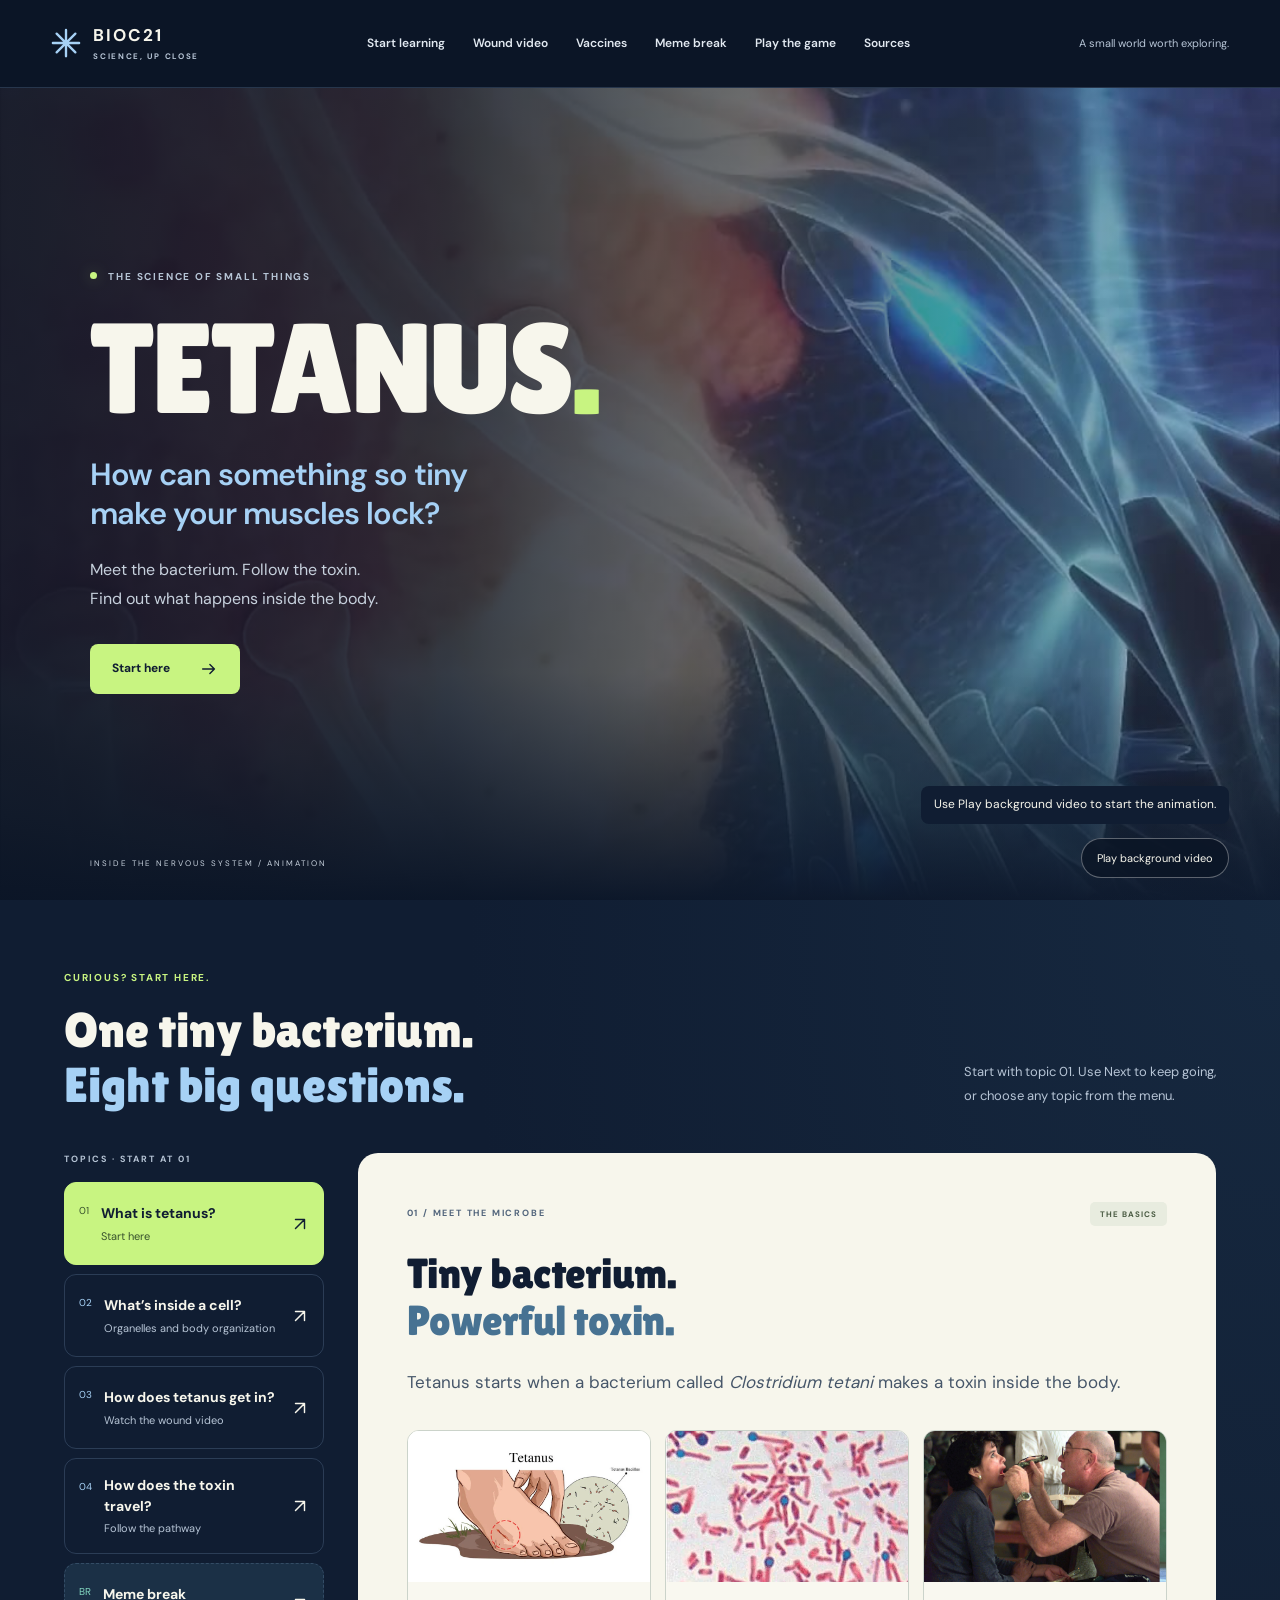
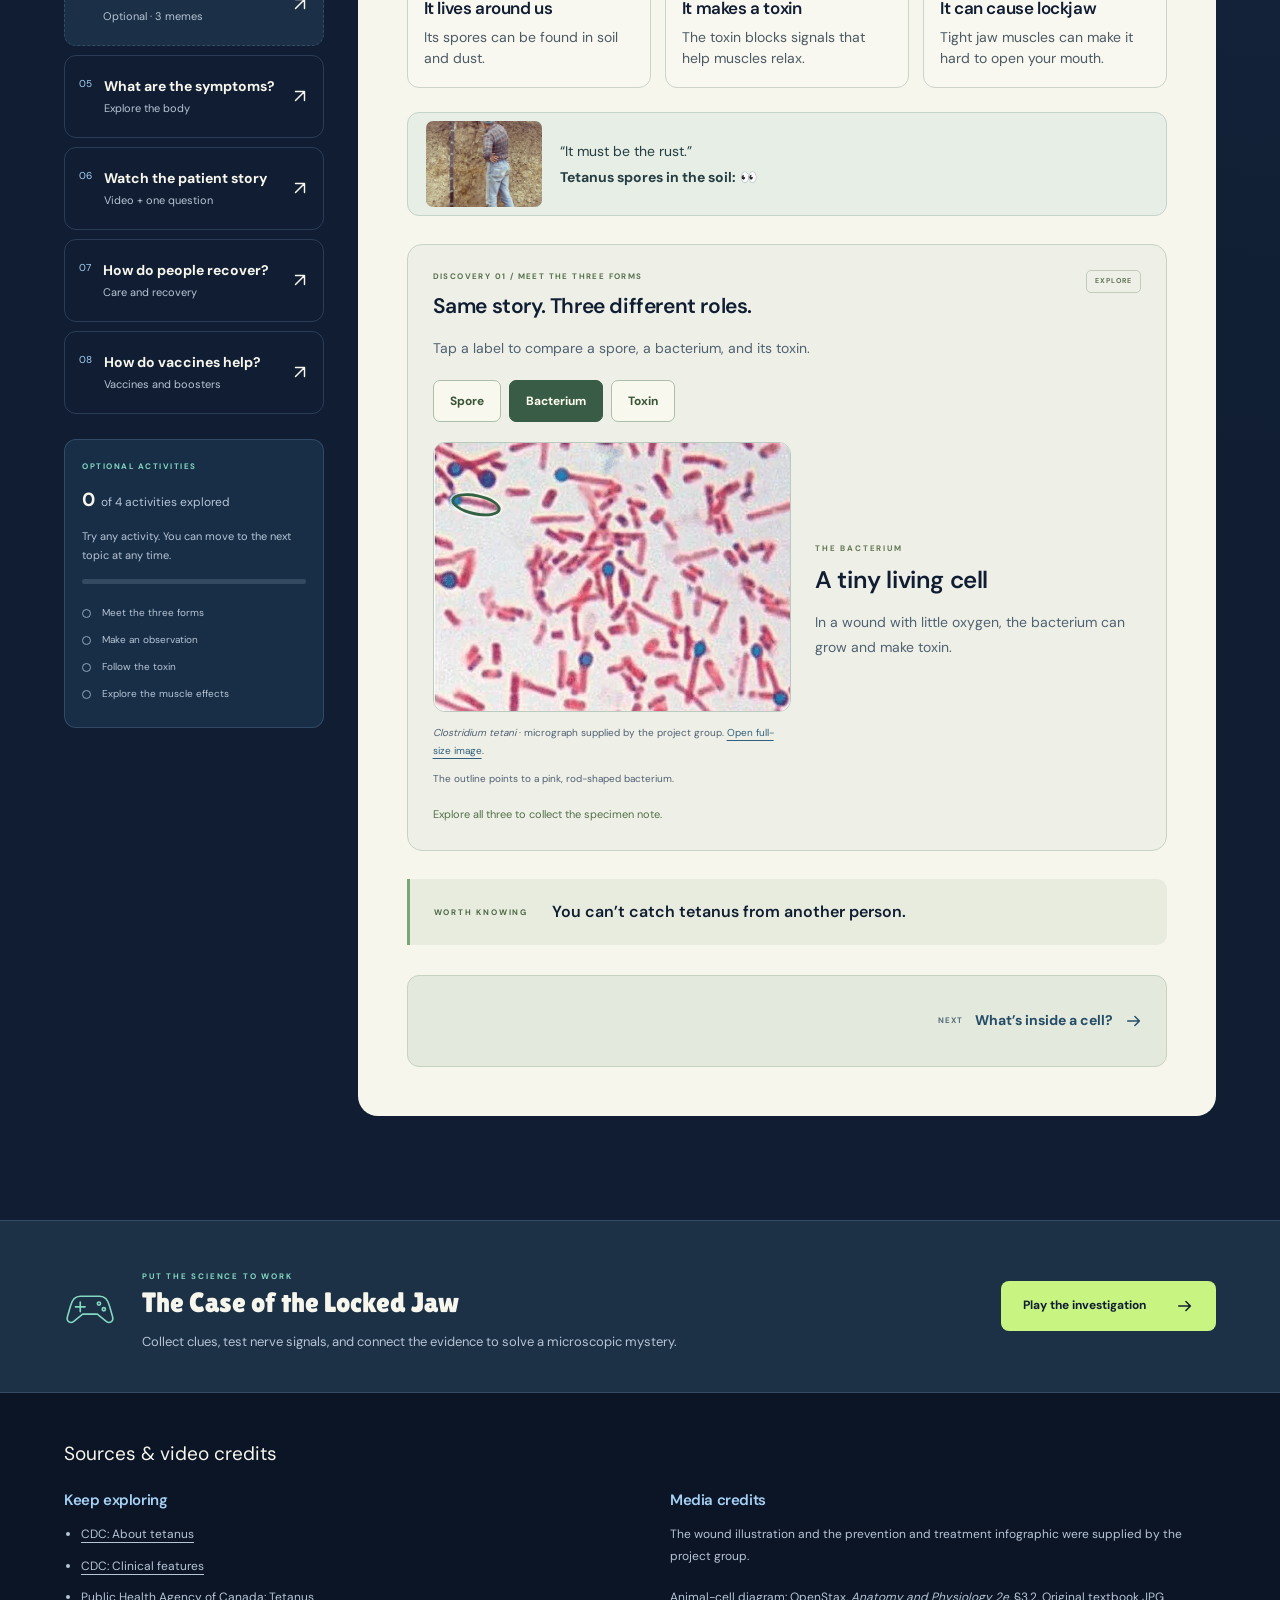
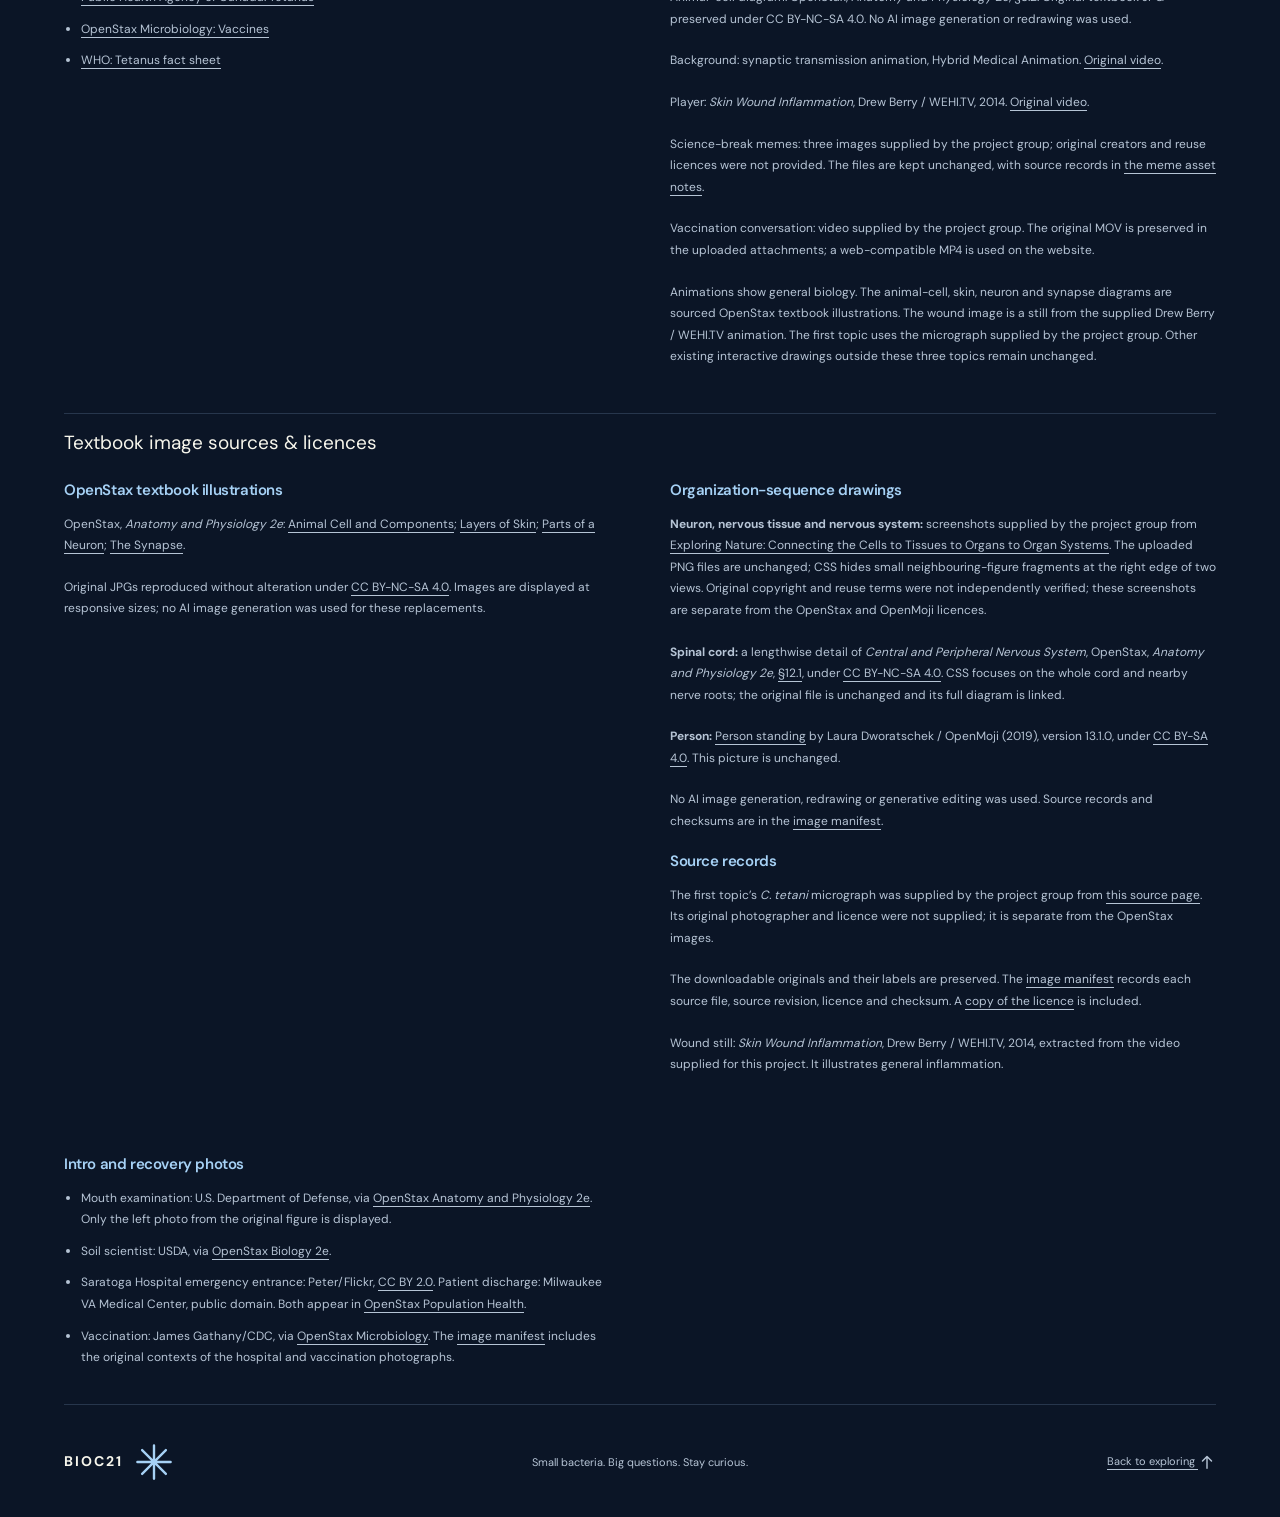
==== commit b8518f9b: "Make lesson text visible without expanding menus" ====
--- a/index.html
+++ b/index.html
@@ -7,9 +7,9 @@
   <meta name="theme-color" content="#101d32">
   <title>Tetanus, up close | BIOC21</title>
   <link rel="icon" href="assets/images/icon.svg" type="image/svg+xml">
-  <link rel="stylesheet" href="styles.css?v=visual-topics-2">
-  <script src="script.js?v=clear-navigation-1" defer></script>
-  <script src="activities.js?v=visual-topics-1" defer></script>
+  <link rel="stylesheet" href="styles.css?v=visible-reading-1">
+  <script src="script.js?v=visible-reading-1" defer></script>
+  <script src="activities.js?v=visible-reading-1" defer></script>
   <script src="reels.js?v=science-break-1" defer></script>
   <script src="doctor-case.js?v=doctor-case-1" defer></script>
   <script src="cells.js?v=cell-tetanus-diagram-1" defer></script>
@@ -49,10 +49,10 @@
           </div>
           <div class="discovery-passport" id="discovery-passport" hidden>
             <span class="mini-label">OPTIONAL ACTIVITIES</span>
-            <p><strong id="discovery-count">0</strong> of 5 activities explored</p>
+            <p><strong id="discovery-count">0</strong> of 4 activities explored</p>
             <p class="passport-help">Try any activity. You can move to the next topic at any time.</p>
-            <progress id="discovery-meter" max="5" value="0" aria-label="Activities explored"></progress>
-            <ul><li data-discovery="microbe">Meet the three forms</li><li data-discovery="observation">Make an observation</li><li data-discovery="route">Follow the toxin</li><li data-discovery="body">Explore the muscle effects</li><li data-discovery="vaccination">See how vaccines work</li></ul>
+            <progress id="discovery-meter" max="4" value="0" aria-label="Activities explored"></progress>
+            <ul><li data-discovery="microbe">Meet the three forms</li><li data-discovery="observation">Make an observation</li><li data-discovery="route">Follow the toxin</li><li data-discovery="body">Explore the muscle effects</li></ul>
             <span id="discovery-status" class="sr-only" role="status"></span>
           </div>
           <div class="sidebar-note"><svg aria-hidden="true" width="38" height="38" viewBox="0 0 32 32"><path d="M16 2v28M2 16h28M6 6l20 20M6 26L26 6" fill="none" stroke="currentColor" stroke-width="2" stroke-linecap="round"/></svg><p>Small steps.<br>Big discoveries.</p></div>
@@ -124,10 +124,10 @@
             <div class="panel-heading"><span class="topic-tag">03 / SEE THE SCIENCE</span><span class="reading-tag">1 MIN 36 SEC</span></div>
             <h2 id="watch-title">What happens<br><span>under the skin?</span></h2>
             <p class="panel-intro">Spores are all around us, but intact skin is a barrier. Zoom in on an injury to see how the body responds when that barrier breaks.</p>
-            <details class="deeper source-diagram"><summary><span>See the skin barrier up close</span><span class="plus" aria-hidden="true">+</span></summary><figure class="sourced-figure"><img src="assets/images/sourced/openstax-skin-layers.jpg" alt="OpenStax cross-section showing the epidermis, dermis, underlying fatty tissue, glands, blood vessels and nerves" width="2391" height="1873" loading="lazy"><figcaption><strong>Layers of Skin.</strong> OpenStax, <i>Anatomy and Physiology 2e</i>. This drawing shows intact skin, not a tetanus-infected wound. <a href="https://openstax.org/books/anatomy-and-physiology-2e/pages/5-1-layers-of-the-skin" target="_blank" rel="noopener noreferrer">Source</a> · <a href="https://creativecommons.org/licenses/by-nc-sa/4.0/" target="_blank" rel="noopener noreferrer">CC BY-NC-SA 4.0</a> · <a href="assets/images/sourced/openstax-skin-layers.jpg" target="_blank" rel="noopener noreferrer">Open full-size image</a></figcaption></figure></details>
             <div class="watch-prompt"><span class="mini-label">SOMETHING TO LOOK FOR</span><p>How does the damaged area change as the body responds?</p></div>
             <div class="video-frame"><video id="explainer-video" data-error-target="#explainer-error" controls playsinline preload="metadata" poster="assets/images/wound-poster.jpg" aria-label="Skin wound inflammation, narrated animation" aria-describedby="watch-caption"><source src="assets/videos/wound-inflammation.mp4" type="video/mp4">Your browser does not support HTML video. <a href="assets/videos/wound-inflammation.mp4">Download the video</a>.</video><p class="media-error" id="explainer-error" role="status" hidden>The video could not load. <a href="assets/videos/wound-inflammation.mp4">Open the video file</a>.</p></div>
             <p class="watch-caption" id="watch-caption"><strong>Skin Wound Inflammation</strong> · Drew Berry / WEHI.TV, 2014. This is a general wound-inflammation animation, not a tetanus-specific animation.</p>
+            <section class="deeper information-section source-diagram" aria-labelledby="skin-barrier-title"><h3 class="information-heading" id="skin-barrier-title">The skin barrier up close</h3><figure class="sourced-figure"><img src="assets/images/sourced/openstax-skin-layers.jpg" alt="OpenStax cross-section showing the epidermis, dermis, underlying fatty tissue, glands, blood vessels and nerves" width="2391" height="1873" loading="lazy"><figcaption><strong>Layers of Skin.</strong> OpenStax, <i>Anatomy and Physiology 2e</i>. This drawing shows intact skin, not a tetanus-infected wound. <a href="https://openstax.org/books/anatomy-and-physiology-2e/pages/5-1-layers-of-the-skin" target="_blank" rel="noopener noreferrer">Source</a> · <a href="https://creativecommons.org/licenses/by-nc-sa/4.0/" target="_blank" rel="noopener noreferrer">CC BY-NC-SA 4.0</a> · <a href="assets/images/sourced/openstax-skin-layers.jpg" target="_blank" rel="noopener noreferrer">Open full-size image</a></figcaption></figure></section>
             <section class="activity observation-activity" data-activity="observation" aria-labelledby="observation-title">
               <div class="activity-heading"><div><span class="activity-tag">DISCOVERY 02 / MAKE AN OBSERVATION</span><h3 id="observation-title">Watch like a scientist.</h3></div><span class="activity-badge" data-activity-badge="observation">EXPLORE</span></div>
               <p class="activity-instruction">Optional: write one change you noticed in the video. How could a break in the skin let spores enter?</p>
@@ -154,8 +154,8 @@
               <div class="meme-messages"><p><strong>Nerves:</strong> “Hey muscles, time to relax.”</p><p><span aria-hidden="true">⚠</span> Message blocked by tetanus toxin</p></div>
               <figcaption>Without that message, muscles can tighten or spasm.</figcaption>
             </figure>
-            <details class="deeper" id="tissues"><summary><span>Which tissues does tetanus affect?</span><span class="plus" aria-hidden="true">+</span></summary><div class="details-body"><dl class="definition-grid"><div><dt>Nervous tissue</dt><dd>The toxin’s main target. It disrupts signals that help muscles relax.</dd></div><div><dt>Muscle tissue</dt><dd>Muscles respond to the disrupted signals. Facial muscles, other skeletal muscles, and breathing muscles can be affected.</dd></div><div><dt>Damaged tissue</dt><dd>Low-oxygen areas in a wound can let <i>C. tetani</i> grow and make toxin.</dd></div></dl></div></details>
-            <details class="deeper" id="science-words"><summary><span>What do these science words mean?</span><span class="plus" aria-hidden="true">+</span></summary><div class="details-body"><dl class="definition-grid"><div><dt>Tetanospasmin</dt><dd>The scientific name for tetanus toxin.</dd></div><div><dt>Motor neuron</dt><dd>A nerve cell that helps tell muscles to move. The toxin enters the endings of these cells.</dd></div><div><dt>Anaerobic</dt><dd>Without oxygen. Tetanus bacteria grow in low-oxygen conditions.</dd></div></dl></div></details>
+            <section class="deeper information-section" id="tissues" aria-labelledby="tissues-title"><h3 class="information-heading" id="tissues-title">Which tissues does tetanus affect?</h3><div class="details-body"><dl class="definition-grid"><div><dt>Nervous tissue</dt><dd>The toxin’s main target. It disrupts signals that help muscles relax.</dd></div><div><dt>Muscle tissue</dt><dd>Muscles respond to the disrupted signals. Facial muscles, other skeletal muscles, and breathing muscles can be affected.</dd></div><div><dt>Damaged tissue</dt><dd>Low-oxygen areas in a wound can let <i>C. tetani</i> grow and make toxin.</dd></div></dl></div></section>
+            <section class="deeper information-section" id="science-words" aria-labelledby="science-words-title"><h3 class="information-heading" id="science-words-title">What do these science words mean?</h3><div class="details-body"><dl class="definition-grid"><div><dt>Tetanospasmin</dt><dd>The scientific name for tetanus toxin.</dd></div><div><dt>Motor neuron</dt><dd>A nerve cell that helps tell muscles to move. The toxin enters the endings of these cells.</dd></div><div><dt>Anaerobic</dt><dd>Without oxygen. Tetanus bacteria grow in low-oxygen conditions.</dd></div></dl></div></section>
             <div class="concept-bridge"><p class="optional-break">Want a break? <a href="#reel-built-different">Try the “built differently” meme</a>.</p><nav class="topic-flow" aria-label="Continue learning"><a class="previous-topic" href="#watch" aria-label="Back to How does tetanus get in?">← Back</a><a class="next-topic" href="#symptoms"><span>NEXT</span>What are the symptoms? <svg class="arrow" aria-hidden="true" viewBox="0 0 20 20"><path d="M3 10h13m-5-5 5 5-5 5"/></svg></a></nav></div>
           </article>
 
@@ -168,15 +168,15 @@
             <div class="reels-feed" id="reels-feed" role="region" aria-label="Three-post science break feed" aria-describedby="reels-help" tabindex="0">
               <article class="reel-post" tabindex="-1" id="reel-small-cut" data-reel="1" data-correct="2" aria-labelledby="reel-title-1">
                 <div class="reel-media"><div class="reel-backdrop" style="background-image:url('assets/memes/ignore-it.webp')" aria-hidden="true"></div><div class="reel-media-shade" aria-hidden="true"></div><div class="reel-media-top"><span class="reel-avatar" aria-hidden="true">B</span><span><strong>@bioc21.science</strong><small>SCIENCE BREAK / 01</small></span><span class="reel-image-label">MEME</span></div><img src="assets/memes/ignore-it.webp" alt="Cartoon sheep beside flames with the caption “he tryna ignore it” and crying-face emojis" width="1280" height="720" loading="lazy"><div class="reel-media-caption"><span>SMALL WOUND. BIG ASSUMPTION.</span><h3 id="reel-title-1">“It’s just a small cut.”</h3><a href="assets/memes/ignore-it.webp" target="_blank" rel="noopener noreferrer">View original image<span class="sr-only"> (opens in a new tab)</span></a></div></div>
-                <div class="reel-question"><div class="reel-question-top"><span>YOUR TAKE / 01</span><span class="reel-answer-status" data-answer-status="1">NOT ANSWERED</span></div><p class="reel-scenario">A student was running for the bus and accidentally got a puncture wound from something that could have been contaminated with soil. His friend tells him to clean the wound and let a trusted adult know but he says &quot;it&#x27;s just a small cut, it&#x27;s fine.&quot;</p><h3 id="reel-question-1">Is he right to ignore it?</h3><form class="reel-form" data-reel-form="1" aria-labelledby="reel-question-1"><fieldset disabled><legend class="sr-only">Choose one answer</legend><label class="reel-choice"><input type="radio" name="reel-answer-1" value="1"><span class="reel-choice-number" aria-hidden="true">1</span><span>Yes! Small wounds cannot lead to tetanus</span></label><label class="reel-choice"><input type="radio" name="reel-answer-1" value="2"><span class="reel-choice-number" aria-hidden="true">2</span><span>No! Even small wounds can allow tetanus bacteria to enter the body</span></label><label class="reel-choice"><input type="radio" name="reel-answer-1" value="3"><span class="reel-choice-number" aria-hidden="true">3</span><span>Yes! Tetanus only comes from rusty nails</span></label><label class="reel-choice"><input type="radio" name="reel-answer-1" value="4"><span class="reel-choice-number" aria-hidden="true">4</span><span>No! Every small cut automatically causes tetanus</span></label></fieldset><button class="reel-submit" type="submit" disabled hidden>Check my take <svg class="arrow" aria-hidden="true" viewBox="0 0 20 20"><path d="M3 10h13m-5-5 5 5-5 5"/></svg></button></form><div class="reel-feedback" id="reel-feedback-1" role="status" hidden></div><noscript><details class="reel-answer-key"><summary>See the science explanation</summary><p><strong>Answer 2.</strong> Even a small puncture wound can let environmental spores enter. Rust itself is not the cause, and a wound does not automatically lead to tetanus. Tell a trusted adult and get appropriate advice about wound care and vaccination history.</p></details></noscript><div class="reel-post-links"><a class="reel-continue" href="#transmission">Continue: follow the toxin <svg class="arrow" aria-hidden="true" viewBox="0 0 20 20"><path d="M3 10h13m-5-5 5 5-5 5"/></svg></a><a class="reel-revisit" href="#watch">Revisit the wound explanation</a></div></div>
+                <div class="reel-question"><div class="reel-question-top"><span>YOUR TAKE / 01</span><span class="reel-answer-status" data-answer-status="1">NOT ANSWERED</span></div><p class="reel-scenario">A student was running for the bus and accidentally got a puncture wound from something that could have been contaminated with soil. His friend tells him to clean the wound and let a trusted adult know but he says &quot;it&#x27;s just a small cut, it&#x27;s fine.&quot;</p><h3 id="reel-question-1">Is he right to ignore it?</h3><form class="reel-form" data-reel-form="1" aria-labelledby="reel-question-1"><fieldset disabled><legend class="sr-only">Choose one answer</legend><label class="reel-choice"><input type="radio" name="reel-answer-1" value="1"><span class="reel-choice-number" aria-hidden="true">1</span><span>Yes! Small wounds cannot lead to tetanus</span></label><label class="reel-choice"><input type="radio" name="reel-answer-1" value="2"><span class="reel-choice-number" aria-hidden="true">2</span><span>No! Even small wounds can allow tetanus bacteria to enter the body</span></label><label class="reel-choice"><input type="radio" name="reel-answer-1" value="3"><span class="reel-choice-number" aria-hidden="true">3</span><span>Yes! Tetanus only comes from rusty nails</span></label><label class="reel-choice"><input type="radio" name="reel-answer-1" value="4"><span class="reel-choice-number" aria-hidden="true">4</span><span>No! Every small cut automatically causes tetanus</span></label></fieldset><button class="reel-submit" type="submit" disabled hidden>Check my take <svg class="arrow" aria-hidden="true" viewBox="0 0 20 20"><path d="M3 10h13m-5-5 5 5-5 5"/></svg></button></form><div class="reel-feedback" id="reel-feedback-1" role="status" hidden></div><noscript><div class="reel-answer-key"><h4>Science explanation</h4><p><strong>Answer 2.</strong> Even a small puncture wound can let environmental spores enter. Rust itself is not the cause, and a wound does not automatically lead to tetanus. Tell a trusted adult and get appropriate advice about wound care and vaccination history.</p></div></noscript><div class="reel-post-links"><a class="reel-continue" href="#transmission">Continue: follow the toxin <svg class="arrow" aria-hidden="true" viewBox="0 0 20 20"><path d="M3 10h13m-5-5 5 5-5 5"/></svg></a><a class="reel-revisit" href="#watch">Revisit the wound explanation</a></div></div>
               </article>
               <article class="reel-post" tabindex="-1" id="reel-built-different" data-reel="2" data-correct="2" aria-labelledby="reel-title-2">
                 <div class="reel-media"><div class="reel-backdrop" style="background-image:url('assets/memes/built-different.jpg')" aria-hidden="true"></div><div class="reel-media-shade" aria-hidden="true"></div><div class="reel-media-top"><span class="reel-avatar" aria-hidden="true">B</span><span><strong>@bioc21.science</strong><small>SCIENCE BREAK / 02</small></span><span class="reel-image-label">MEME</span></div><img src="assets/memes/built-different.jpg" alt="Basketball player on an outdoor court with the caption “he thinks he’s him” and crying-face emojis" width="1004" height="872" loading="lazy"><div class="reel-media-caption"><span>CONFIDENCE ISN’T A VACCINATION RECORD.</span><h3 id="reel-title-2">“My immune system is built differently.”</h3><a href="assets/memes/built-different.jpg" target="_blank" rel="noopener noreferrer">View original image<span class="sr-only"> (opens in a new tab)</span></a></div></div>
-                <div class="reel-question"><div class="reel-question-top"><span>YOUR TAKE / 02</span><span class="reel-answer-status" data-answer-status="2">NOT ANSWERED</span></div><p class="reel-scenario">A student falls while playing soccer outside and gets a puncture wound from a dirty object. His friend tells him to clean the wound and tell an adult, but he responds, &quot;Relax, my immune system is built differently. Nothing can happen to me.&quot;</p><h3 id="reel-question-2">Is he right?</h3><form class="reel-form" data-reel-form="2" aria-labelledby="reel-question-2"><fieldset disabled><legend class="sr-only">Choose one answer</legend><label class="reel-choice"><input type="radio" name="reel-answer-2" value="1"><span class="reel-choice-number" aria-hidden="true">1</span><span>Yes! A strong immune system makes you completely immune to tetanus</span></label><label class="reel-choice"><input type="radio" name="reel-answer-2" value="2"><span class="reel-choice-number" aria-hidden="true">2</span><span>No! Anyone can be at risk of tetanus if bacteria enter through a wound</span></label><label class="reel-choice"><input type="radio" name="reel-answer-2" value="3"><span class="reel-choice-number" aria-hidden="true">3</span><span>Yes! Only people with weak immune systems get tetanus</span></label><label class="reel-choice"><input type="radio" name="reel-answer-2" value="4"><span class="reel-choice-number" aria-hidden="true">4</span><span>No! Tetanus only affects adults</span></label></fieldset><button class="reel-submit" type="submit" disabled hidden>Check my take <svg class="arrow" aria-hidden="true" viewBox="0 0 20 20"><path d="M3 10h13m-5-5 5 5-5 5"/></svg></button></form><div class="reel-feedback" id="reel-feedback-2" role="status" hidden></div><noscript><details class="reel-answer-key"><summary>See the science explanation</summary><p><strong>Answer 2.</strong> Feeling strong or healthy does not guarantee protection against tetanus. Children and adults can be affected. A contaminated wound deserves attention, and vaccination history matters. Risk does not mean every wound will cause illness.</p></details></noscript><div class="reel-post-links"><a class="reel-continue" href="#symptoms">Continue: connect the symptoms <svg class="arrow" aria-hidden="true" viewBox="0 0 20 20"><path d="M3 10h13m-5-5 5 5-5 5"/></svg></a><a class="reel-revisit" href="#transmission">Revisit the toxin pathway</a></div></div>
+                <div class="reel-question"><div class="reel-question-top"><span>YOUR TAKE / 02</span><span class="reel-answer-status" data-answer-status="2">NOT ANSWERED</span></div><p class="reel-scenario">A student falls while playing soccer outside and gets a puncture wound from a dirty object. His friend tells him to clean the wound and tell an adult, but he responds, &quot;Relax, my immune system is built differently. Nothing can happen to me.&quot;</p><h3 id="reel-question-2">Is he right?</h3><form class="reel-form" data-reel-form="2" aria-labelledby="reel-question-2"><fieldset disabled><legend class="sr-only">Choose one answer</legend><label class="reel-choice"><input type="radio" name="reel-answer-2" value="1"><span class="reel-choice-number" aria-hidden="true">1</span><span>Yes! A strong immune system makes you completely immune to tetanus</span></label><label class="reel-choice"><input type="radio" name="reel-answer-2" value="2"><span class="reel-choice-number" aria-hidden="true">2</span><span>No! Anyone can be at risk of tetanus if bacteria enter through a wound</span></label><label class="reel-choice"><input type="radio" name="reel-answer-2" value="3"><span class="reel-choice-number" aria-hidden="true">3</span><span>Yes! Only people with weak immune systems get tetanus</span></label><label class="reel-choice"><input type="radio" name="reel-answer-2" value="4"><span class="reel-choice-number" aria-hidden="true">4</span><span>No! Tetanus only affects adults</span></label></fieldset><button class="reel-submit" type="submit" disabled hidden>Check my take <svg class="arrow" aria-hidden="true" viewBox="0 0 20 20"><path d="M3 10h13m-5-5 5 5-5 5"/></svg></button></form><div class="reel-feedback" id="reel-feedback-2" role="status" hidden></div><noscript><div class="reel-answer-key"><h4>Science explanation</h4><p><strong>Answer 2.</strong> Feeling strong or healthy does not guarantee protection against tetanus. Children and adults can be affected. A contaminated wound deserves attention, and vaccination history matters. Risk does not mean every wound will cause illness.</p></div></noscript><div class="reel-post-links"><a class="reel-continue" href="#symptoms">Continue: connect the symptoms <svg class="arrow" aria-hidden="true" viewBox="0 0 20 20"><path d="M3 10h13m-5-5 5 5-5 5"/></svg></a><a class="reel-revisit" href="#transmission">Revisit the toxin pathway</a></div></div>
               </article>
               <article class="reel-post" tabindex="-1" id="reel-vaccination" data-reel="3" data-correct="2" aria-labelledby="reel-title-3">
                 <div class="reel-media"><div class="reel-backdrop" style="background-image:url('assets/memes/vaccination-choice.jpg')" aria-hidden="true"></div><div class="reel-media-shade" aria-hidden="true"></div><div class="reel-media-top"><span class="reel-avatar" aria-hidden="true">B</span><span><strong>@bioc21.science</strong><small>SCIENCE BREAK / 03</small></span><span class="reel-image-label">MEME</span></div><img src="assets/memes/vaccination-choice.jpg" alt="Black-and-white meme portrait of a smiling man with the caption “bro is on to nothing”" width="320" height="180" loading="lazy"><div class="reel-media-caption"><span>A LITTLE IMMUNE PREPARATION GOES A LONG WAY.</span><h3 id="reel-title-3">“Nah, vaccines are unnecessary.”</h3><a href="assets/memes/vaccination-choice.jpg" target="_blank" rel="noopener noreferrer">View original image<span class="sr-only"> (opens in a new tab)</span></a></div></div>
-                <div class="reel-question"><div class="reel-question-top"><span>YOUR TAKE / 03</span><span class="reel-answer-status" data-answer-status="3">NOT ANSWERED</span></div><p class="reel-scenario">A student accidentally gets a dirty wound while playing outside. His friend tells him to clean it and check his vaccination status. He says, &quot;Nah, vaccines are unnecessary. I&#x27;m good.&quot;</p><h3 id="reel-question-3">Which statement about tetanus vaccination is correct?</h3><form class="reel-form" data-reel-form="3" aria-labelledby="reel-question-3"><fieldset disabled><legend class="sr-only">Choose one answer</legend><label class="reel-choice"><input type="radio" name="reel-answer-3" value="1"><span class="reel-choice-number" aria-hidden="true">1</span><span>You only need one dose for your entire life</span></label><label class="reel-choice"><input type="radio" name="reel-answer-3" value="2"><span class="reel-choice-number" aria-hidden="true">2</span><span>Tetanus vaccination helps protect against the effects of the tetanus toxin</span></label><label class="reel-choice"><input type="radio" name="reel-answer-3" value="3"><span class="reel-choice-number" aria-hidden="true">3</span><span>Vaccines make it impossible to get any infection</span></label><label class="reel-choice"><input type="radio" name="reel-answer-3" value="4"><span class="reel-choice-number" aria-hidden="true">4</span><span>Vaccines are only needed after someone develops tetanus</span></label></fieldset><button class="reel-submit" type="submit" disabled hidden>Check my take <svg class="arrow" aria-hidden="true" viewBox="0 0 20 20"><path d="M3 10h13m-5-5 5 5-5 5"/></svg></button></form><div class="reel-feedback" id="reel-feedback-3" role="status" hidden></div><noscript><details class="reel-answer-key"><summary>See the science explanation</summary><p><strong>Answer 2.</strong> Tetanus vaccination helps the immune system build protection against the toxin. Recommended doses and boosters help maintain that protection. It does not prevent every infection or replace appropriate care for a wound.</p></details></noscript><div class="reel-post-links"><a class="reel-continue" href="games/locked-jaw/index.html">Continue: take on the Locked Jaw case <svg class="arrow" aria-hidden="true" viewBox="0 0 20 20"><path d="M3 10h13m-5-5 5 5-5 5"/></svg></a><a class="reel-revisit" href="#vaccination">Revisit vaccination and immune memory</a></div></div>
+                <div class="reel-question"><div class="reel-question-top"><span>YOUR TAKE / 03</span><span class="reel-answer-status" data-answer-status="3">NOT ANSWERED</span></div><p class="reel-scenario">A student accidentally gets a dirty wound while playing outside. His friend tells him to clean it and check his vaccination status. He says, &quot;Nah, vaccines are unnecessary. I&#x27;m good.&quot;</p><h3 id="reel-question-3">Which statement about tetanus vaccination is correct?</h3><form class="reel-form" data-reel-form="3" aria-labelledby="reel-question-3"><fieldset disabled><legend class="sr-only">Choose one answer</legend><label class="reel-choice"><input type="radio" name="reel-answer-3" value="1"><span class="reel-choice-number" aria-hidden="true">1</span><span>You only need one dose for your entire life</span></label><label class="reel-choice"><input type="radio" name="reel-answer-3" value="2"><span class="reel-choice-number" aria-hidden="true">2</span><span>Tetanus vaccination helps protect against the effects of the tetanus toxin</span></label><label class="reel-choice"><input type="radio" name="reel-answer-3" value="3"><span class="reel-choice-number" aria-hidden="true">3</span><span>Vaccines make it impossible to get any infection</span></label><label class="reel-choice"><input type="radio" name="reel-answer-3" value="4"><span class="reel-choice-number" aria-hidden="true">4</span><span>Vaccines are only needed after someone develops tetanus</span></label></fieldset><button class="reel-submit" type="submit" disabled hidden>Check my take <svg class="arrow" aria-hidden="true" viewBox="0 0 20 20"><path d="M3 10h13m-5-5 5 5-5 5"/></svg></button></form><div class="reel-feedback" id="reel-feedback-3" role="status" hidden></div><noscript><div class="reel-answer-key"><h4>Science explanation</h4><p><strong>Answer 2.</strong> Tetanus vaccination helps the immune system build protection against the toxin. Recommended doses and boosters help maintain that protection. It does not prevent every infection or replace appropriate care for a wound.</p></div></noscript><div class="reel-post-links"><a class="reel-continue" href="games/locked-jaw/index.html">Continue: take on the Locked Jaw case <svg class="arrow" aria-hidden="true" viewBox="0 0 20 20"><path d="M3 10h13m-5-5 5 5-5 5"/></svg></a><a class="reel-revisit" href="#vaccination">Revisit vaccination and immune memory</a></div></div>
               </article>
             </div>
             <div class="reels-bottom-nav" id="reels-bottom-nav" hidden><button type="button" id="reels-previous" disabled>Previous post</button><p>No timer. Check a take, then keep exploring.</p><button type="button" id="reels-next">Next post</button></div>
@@ -204,12 +204,12 @@
               <div class="video-frame"><video id="doctor-patient-video" data-error-target="#doctor-patient-video-error" controls playsinline preload="metadata" poster="assets/images/doctor-patient-poster.jpg" width="1920" height="1080" aria-label="Doctor–patient conversation about tetanus" aria-describedby="doctor-patient-caption"><source src="assets/videos/doctor-patient-interaction.mp4" type="video/mp4">Your browser does not support HTML video. <a href="assets/videos/doctor-patient-interaction.mp4">Open the video file</a>.</video><p class="media-error" id="doctor-patient-video-error" role="status" hidden>The video could not load. <a href="assets/videos/doctor-patient-interaction.mp4">Open the video file</a>.</p></div>
               <figcaption id="doctor-patient-caption"><strong>Doctor–patient interaction</strong> · BIOC21 project group · 57 seconds. Watch the conversation, then answer the question below.</figcaption>
             </figure>
-            <details class="deeper" id="tetanus-types"><summary><span id="tetanus-types-reminder">Compare the four types of tetanus</span><span class="plus" aria-hidden="true">+</span></summary><div class="details-body"><dl class="definition-grid">
+            <section class="deeper information-section" id="tetanus-types" aria-labelledby="tetanus-types-reminder"><h3 class="information-heading" id="tetanus-types-reminder">Compare the four types of tetanus</h3><div class="details-body"><dl class="definition-grid">
                 <div><dt>Generalized</dt><dd>The most common type. Tightness and spasms affect several body areas.</dd></div>
                 <div><dt>Localized</dt><dd>Tightness and spasms stay near the wound. This type can become generalized.</dd></div>
                 <div><dt>Cephalic</dt><dd>A rare type that affects nerves in the head, often after a head injury.</dd></div>
                 <div><dt>Neonatal</dt><dd>Affects newborns. Spores can enter through the umbilical cord stump.</dd></div>
-              </dl></div></details>
+              </dl></div></section>
             <section class="activity doctor-case-activity" aria-labelledby="doctor-case-question">
               <div class="activity-heading"><div><span class="activity-tag">YOUR TURN / CONNECT THE CASE</span><h3 id="doctor-case-question">Which type of tetanus does the patient have?</h3></div><span class="activity-badge" id="doctor-case-badge">CHOOSE &amp; CHECK</span></div>
               <p class="activity-instruction" id="doctor-case-instruction">Choose one answer, then check it.</p>
@@ -223,7 +223,7 @@
                 <button class="activity-action" type="submit" disabled hidden>Check my answer</button>
               </form>
               <div class="doctor-case-feedback" id="doctor-case-feedback" role="status" aria-live="polite" aria-atomic="true"><div hidden><h4 id="doctor-case-feedback-title"></h4><p id="doctor-case-feedback-text"></p></div></div>
-              <noscript><details class="deeper"><summary>Reveal the answer and explanation</summary><div class="details-body"><p><strong>Generalized tetanus.</strong> This form involves stiffness and spasms across multiple body regions. The toxin disrupts nerve signals that help muscles relax.</p></div></details></noscript>
+              <noscript><section class="deeper information-section" aria-labelledby="doctor-answer-title"><h4 class="information-heading" id="doctor-answer-title">Answer and explanation</h4><div class="details-body"><p><strong>Generalized tetanus.</strong> This form involves stiffness and spasms across multiple body regions. The toxin disrupts nerve signals that help muscles relax.</p></div></section></noscript>
             </section>
             <div class="concept-bridge"><nav class="topic-flow" aria-label="Continue learning"><a class="previous-topic" href="#symptoms" aria-label="Back to What are the symptoms?">← Back</a><a class="next-topic" href="#recovery"><span>NEXT</span>How do people recover? <svg class="arrow" aria-hidden="true" viewBox="0 0 20 20"><path d="M3 10h13m-5-5 5 5-5 5"/></svg></a></nav></div>
           </article>
@@ -237,11 +237,11 @@
               <li class="fact-card"><div class="fact-art"><img src="assets/images/sourced/openstax-hospital-discharge.jpg" width="1052" height="700" alt="Hospital staff see a patient off after a long hospital stay." loading="lazy"></div><div class="fact-copy"><h3>Give it time</h3><p>Full recovery can take several months.</p></div></li>
               <li class="fact-card"><div class="fact-art"><img src="assets/images/sourced/openstax-vaccination-photo.jpg" width="500" height="492" alt="A healthcare professional gives a vaccination in the upper arm." loading="lazy"></div><div class="fact-copy"><h3>Stay protected</h3><p>Vaccination still matters after recovery.</p></div></li>
             </ol>
-            <details class="deeper" id="recovery-factors"><summary><span>What affects recovery?</span><span class="plus" aria-hidden="true">+</span></summary><div class="details-body"><p>Recovery depends on the person’s age, how severe the illness is, and how quickly treatment starts.</p></div></details>
-            <details class="deeper" id="prevention-and-treatment"><summary><span>See the prevention and treatment infographic</span><span class="plus" aria-hidden="true">+</span></summary><div class="details-body"><figure class="care-infographic">
+            <section class="deeper information-section" id="recovery-factors" aria-labelledby="recovery-factors-title"><h3 class="information-heading" id="recovery-factors-title">What affects recovery?</h3><div class="details-body"><p>Recovery depends on the person’s age, how severe the illness is, and how quickly treatment starts.</p></div></section>
+            <section class="deeper information-section" id="prevention-and-treatment" aria-labelledby="prevention-and-treatment-title"><h3 class="information-heading" id="prevention-and-treatment-title">Prevention and treatment infographic</h3><div class="details-body"><figure class="care-infographic">
                 <a href="assets/images/tetanus-prevention-care-supplied.png" target="_blank" rel="noopener noreferrer"><img src="assets/images/tetanus-prevention-care-supplied.png" alt="Infographic comparing tetanus, long-term protection from vaccination, and short-term protection from urgent treatment." width="572" height="1024" loading="lazy"><span class="sr-only">Open the full-size infographic in a new tab</span></a>
                 <figcaption>Illustration supplied by the project group. A vaccine prepares your body ahead of time. After a risky wound, a healthcare professional can decide if urgent treatment is needed.</figcaption>
-              </figure></div></details>
+              </figure></div></section>
             <div class="concept-bridge"><nav class="topic-flow" aria-label="Continue learning"><a class="previous-topic" href="#doctor-patient" aria-label="Back to Watch the patient story">← Back</a><a class="next-topic" href="#vaccination"><span>NEXT</span>How do vaccines help? <svg class="arrow" aria-hidden="true" viewBox="0 0 20 20"><path d="M3 10h13m-5-5 5 5-5 5"/></svg></a></nav></div>
           </article>
 
@@ -251,11 +251,11 @@
             <p class="panel-intro">The tetanus vaccine helps your body get ready to block the toxin.</p>
             <div class="vaccination-feature">
               <figure class="vaccination-video-card"><div class="vaccination-video-frame"><video id="vaccination-video" data-error-target="#vaccination-video-error" controls playsinline preload="metadata" poster="assets/images/vaccination-conversation-poster.png" width="480" height="854" aria-label="Short vaccination conversation supplied by the project group" aria-describedby="vaccination-video-caption"><source src="assets/videos/vaccination-conversation.mp4" type="video/mp4">Your browser does not support HTML video. <a href="assets/videos/vaccination-conversation.mp4">Open the video file</a>.</video><p class="media-error" id="vaccination-video-error" role="status" hidden>The video could not load. <a href="assets/videos/vaccination-conversation.mp4">Open the video file</a>.</p></div><figcaption id="vaccination-video-caption">A conversation starter from the project group · 14 seconds · sound available.</figcaption></figure>
-              <section class="activity vaccine-activity" id="personal-vaccination" data-activity="vaccination" aria-labelledby="vaccine-activity-title">
-                <div class="activity-heading"><h3 id="vaccine-activity-title">How the vaccine helps</h3><span class="activity-badge" data-activity-badge="vaccination" hidden>EXPLORE</span></div>
+              <section class="activity vaccine-explainer" id="personal-vaccination" aria-labelledby="vaccine-activity-title">
+                <div class="activity-heading"><h3 id="vaccine-activity-title">How the vaccine helps</h3></div>
                 <p>The shot gives your body a safe practice round. Afterward, your body is better prepared to stop the real toxin before it can harm your nerves.</p>
                 <p><strong>Protection can fade.</strong> Boosters help keep it up to date.</p>
-                <details class="deeper" id="vaccine-explanation"><summary><span>What happens during practice?</span><span class="plus" aria-hidden="true">+</span></summary><div class="details-body"><p>Your body sees a harmless form of the toxin, called a <strong>toxoid</strong>. It learns to make <strong>antibodies</strong>, proteins that can grab and block the real toxin.</p></div></details>
+                <section class="deeper information-section" id="vaccine-explanation" aria-labelledby="vaccine-explanation-title"><h4 class="information-heading" id="vaccine-explanation-title">What happens during practice?</h4><div class="details-body"><p>Your body sees a harmless form of the toxin, called a <strong>toxoid</strong>. It learns to make <strong>antibodies</strong>, proteins that can grab and block the real toxin.</p></div></section>
                 <p class="vaccine-next-step">Ask a trusted adult to help you <a href="https://www.ontario.ca/page/vaccines" target="_blank" rel="noopener noreferrer">check if your shots are up to date<span class="sr-only"> (opens in a new tab)</span></a>.</p>
               </section>
             </div>
@@ -266,12 +266,12 @@
     </section>
 
     <section class="game-banner" id="game" aria-labelledby="game-title"><svg aria-hidden="true" width="52" height="42" viewBox="0 0 64 48"><path d="M20 12h24c7 0 10 4 12 12l4 14c1 5-4 8-8 5L41 34H23l-11 9c-4 3-9 0-8-5l4-14c2-8 5-12 12-12Z"/><path d="M20 19v12m-6-6h12"/><circle cx="43" cy="21" r="2"/><circle cx="49" cy="28" r="2"/></svg><div><span class="eyebrow">PUT THE SCIENCE TO WORK</span><h2 id="game-title">The Case of the Locked Jaw</h2><p>Collect clues, test nerve signals, and connect the evidence to solve a microscopic mystery.</p></div><a class="button button-lime game-launch" href="games/locked-jaw/index.html">Play the investigation <svg class="arrow" aria-hidden="true" viewBox="0 0 20 20"><path d="M3 10h13m-5-5 5 5-5 5"/></svg></a></section>
-    <section class="reference-area" aria-label="Sources and project information"><details id="sources" class="reference-details"><summary><span>Sources &amp; video credits</span><span class="plus" aria-hidden="true">+</span></summary><div class="reference-grid"><div><h3>Keep exploring</h3><ul><li><a href="https://www.cdc.gov/tetanus/about/index.html" target="_blank" rel="noopener noreferrer">CDC: About tetanus<span class="sr-only"> (opens in a new tab)</span></a></li><li><a href="https://www.cdc.gov/tetanus/hcp/clinical-signs/index.html" target="_blank" rel="noopener noreferrer">CDC: Clinical features<span class="sr-only"> (opens in a new tab)</span></a></li><li><a href="https://www.canada.ca/en/public-health/services/immunization/vaccine-preventable-diseases/tetanus.html" target="_blank" rel="noopener noreferrer">Public Health Agency of Canada: Tetanus<span class="sr-only"> (opens in a new tab)</span></a></li><li><a href="https://openstax.org/books/microbiology/pages/18-5-vaccines" target="_blank" rel="noopener noreferrer">OpenStax Microbiology: Vaccines<span class="sr-only"> (opens in a new tab)</span></a></li><li><a href="https://www.who.int/news-room/fact-sheets/detail/tetanus" target="_blank" rel="noopener noreferrer">WHO: Tetanus fact sheet<span class="sr-only"> (opens in a new tab)</span></a></li></ul></div><div><h3>Media credits</h3><p>The wound illustration and the prevention and treatment infographic were supplied by the project group.</p><p>Animal-cell diagram: OpenStax, <i>Anatomy and Physiology 2e</i>, §3.2. Original textbook JPG preserved under CC BY-NC-SA 4.0. No AI image generation or redrawing was used.</p><p>Background: synaptic transmission animation, Hybrid Medical Animation. <a href="https://www.youtube.com/shorts/2MG2WOAfL5A" target="_blank" rel="noopener noreferrer">Original video<span class="sr-only"> (opens in a new tab)</span></a>.</p><p>Player: <i>Skin Wound Inflammation</i>, Drew Berry / WEHI.TV, 2014. <a href="https://www.youtube.com/watch?v=8NWHKJgNfdI" target="_blank" rel="noopener noreferrer">Original video<span class="sr-only"> (opens in a new tab)</span></a>.</p><p>Science-break memes: three images supplied by the project group; original creators and reuse licences were not provided. The files are kept unchanged, with source records in <a href="assets/memes/README.md">the meme asset notes</a>.</p><p>Vaccination conversation: video supplied by the project group. The original MOV is preserved in the uploaded attachments; a web-compatible MP4 is used on the website.</p><p>Animations show general biology. The animal-cell, skin, neuron and synapse diagrams are sourced OpenStax textbook illustrations. The wound image is a still from the supplied Drew Berry / WEHI.TV animation. The first topic uses the micrograph supplied by the project group. Other existing interactive drawings outside these three topics remain unchanged.</p></div></div></details><details class="reference-details" id="image-credits"><summary><span>Textbook image sources &amp; licences</span><span class="plus" aria-hidden="true">+</span></summary><div class="reference-grid"><div><h3>OpenStax textbook illustrations</h3><p>OpenStax, <i>Anatomy and Physiology 2e</i>: <a href="https://openstax.org/books/anatomy-and-physiology-2e/pages/3-2-the-cytoplasm-and-cellular-organelles" target="_blank" rel="noopener noreferrer">Animal Cell and Components</a>; <a href="https://openstax.org/books/anatomy-and-physiology-2e/pages/5-1-layers-of-the-skin" target="_blank" rel="noopener noreferrer">Layers of Skin</a>; <a href="https://openstax.org/books/anatomy-and-physiology-2e/pages/12-2-nervous-tissue" target="_blank" rel="noopener noreferrer">Parts of a Neuron</a>; <a href="https://openstax.org/books/anatomy-and-physiology-2e/pages/12-5-communication-between-neurons" target="_blank" rel="noopener noreferrer">The Synapse</a>.</p><p>Original JPGs reproduced without alteration under <a href="https://creativecommons.org/licenses/by-nc-sa/4.0/" target="_blank" rel="noopener noreferrer">CC BY-NC-SA 4.0</a>. Images are displayed at responsive sizes; no AI image generation was used for these replacements.</p></div><div id="organization-image-credits"><h3>Organization-sequence drawings</h3><p><strong>Neuron, nervous tissue and nervous system:</strong> screenshots supplied by the project group from <a href="https://exploringnature.org/connecting-the-cells-to-tissues-to-organs-to-organ-systems-diagram/" target="_blank" rel="noopener noreferrer">Exploring Nature: Connecting the Cells to Tissues to Organs to Organ Systems</a>. The uploaded PNG files are unchanged; CSS hides small neighbouring-figure fragments at the right edge of two views. Original copyright and reuse terms were not independently verified; these screenshots are separate from the OpenStax and OpenMoji licences.</p><p><strong>Spinal cord:</strong> a lengthwise detail of <i>Central and Peripheral Nervous System</i>, OpenStax, <i>Anatomy and Physiology 2e</i>, <a href="https://openstax.org/books/anatomy-and-physiology-2e/pages/12-1-basic-structure-and-function-of-the-nervous-system" target="_blank" rel="noopener noreferrer">§12.1</a>, under <a href="https://creativecommons.org/licenses/by-nc-sa/4.0/" target="_blank" rel="noopener noreferrer">CC BY-NC-SA 4.0</a>. CSS focuses on the whole cord and nearby nerve roots; the original file is unchanged and its full diagram is linked.</p><p><strong>Person:</strong> <a href="https://openmoji.org/library/emoji-1F9CD/" target="_blank" rel="noopener noreferrer">Person standing</a> by Laura Dworatschek / OpenMoji (2019), version 13.1.0, under <a href="https://creativecommons.org/licenses/by-sa/4.0/" target="_blank" rel="noopener noreferrer">CC BY-SA 4.0</a>. This picture is unchanged.</p><p>No AI image generation, redrawing or generative editing was used. Source records and checksums are in the <a href="assets/images/sourced/manifest.json">image manifest</a>.</p><h3>Source records</h3><p>The first topic’s <i>C. tetani</i> micrograph was supplied by the project group from <a href="https://en.namu.wiki/w/%ED%8C%8C%EC%83%81%ED%92%8D%EA%B7%A0" target="_blank" rel="noopener noreferrer">this source page</a>. Its original photographer and licence were not supplied; it is separate from the OpenStax images.</p><p>The downloadable originals and their labels are preserved. The <a href="assets/images/sourced/manifest.json" target="_blank" rel="noopener noreferrer">image manifest</a> records each source file, source revision, licence and checksum. A <a href="assets/images/sourced/LICENSE-CC-BY-NC-SA-4.0.txt" target="_blank" rel="noopener noreferrer">copy of the licence</a> is included.</p><p>Wound still: <i>Skin Wound Inflammation</i>, Drew Berry / WEHI.TV, 2014, extracted from the video supplied for this project. It illustrates general inflammation.</p></div><div id="topic-photo-credits"><h3>Intro and recovery photos</h3><ul>
+    <section class="reference-area" aria-label="Sources and project information"><section class="reference-section" id="sources" aria-labelledby="sources-title"><h2 id="sources-title">Sources &amp; video credits</h2><div class="reference-grid"><div><h3>Keep exploring</h3><ul><li><a href="https://www.cdc.gov/tetanus/about/index.html" target="_blank" rel="noopener noreferrer">CDC: About tetanus<span class="sr-only"> (opens in a new tab)</span></a></li><li><a href="https://www.cdc.gov/tetanus/hcp/clinical-signs/index.html" target="_blank" rel="noopener noreferrer">CDC: Clinical features<span class="sr-only"> (opens in a new tab)</span></a></li><li><a href="https://www.canada.ca/en/public-health/services/immunization/vaccine-preventable-diseases/tetanus.html" target="_blank" rel="noopener noreferrer">Public Health Agency of Canada: Tetanus<span class="sr-only"> (opens in a new tab)</span></a></li><li><a href="https://openstax.org/books/microbiology/pages/18-5-vaccines" target="_blank" rel="noopener noreferrer">OpenStax Microbiology: Vaccines<span class="sr-only"> (opens in a new tab)</span></a></li><li><a href="https://www.who.int/news-room/fact-sheets/detail/tetanus" target="_blank" rel="noopener noreferrer">WHO: Tetanus fact sheet<span class="sr-only"> (opens in a new tab)</span></a></li></ul></div><div><h3>Media credits</h3><p>The wound illustration and the prevention and treatment infographic were supplied by the project group.</p><p>Animal-cell diagram: OpenStax, <i>Anatomy and Physiology 2e</i>, §3.2. Original textbook JPG preserved under CC BY-NC-SA 4.0. No AI image generation or redrawing was used.</p><p>Background: synaptic transmission animation, Hybrid Medical Animation. <a href="https://www.youtube.com/shorts/2MG2WOAfL5A" target="_blank" rel="noopener noreferrer">Original video<span class="sr-only"> (opens in a new tab)</span></a>.</p><p>Player: <i>Skin Wound Inflammation</i>, Drew Berry / WEHI.TV, 2014. <a href="https://www.youtube.com/watch?v=8NWHKJgNfdI" target="_blank" rel="noopener noreferrer">Original video<span class="sr-only"> (opens in a new tab)</span></a>.</p><p>Science-break memes: three images supplied by the project group; original creators and reuse licences were not provided. The files are kept unchanged, with source records in <a href="assets/memes/README.md">the meme asset notes</a>.</p><p>Vaccination conversation: video supplied by the project group. The original MOV is preserved in the uploaded attachments; a web-compatible MP4 is used on the website.</p><p>Animations show general biology. The animal-cell, skin, neuron and synapse diagrams are sourced OpenStax textbook illustrations. The wound image is a still from the supplied Drew Berry / WEHI.TV animation. The first topic uses the micrograph supplied by the project group. Other existing interactive drawings outside these three topics remain unchanged.</p></div></div></section><section class="reference-section" id="image-credits" aria-labelledby="image-credits-title"><h2 id="image-credits-title">Textbook image sources &amp; licences</h2><div class="reference-grid"><div><h3>OpenStax textbook illustrations</h3><p>OpenStax, <i>Anatomy and Physiology 2e</i>: <a href="https://openstax.org/books/anatomy-and-physiology-2e/pages/3-2-the-cytoplasm-and-cellular-organelles" target="_blank" rel="noopener noreferrer">Animal Cell and Components</a>; <a href="https://openstax.org/books/anatomy-and-physiology-2e/pages/5-1-layers-of-the-skin" target="_blank" rel="noopener noreferrer">Layers of Skin</a>; <a href="https://openstax.org/books/anatomy-and-physiology-2e/pages/12-2-nervous-tissue" target="_blank" rel="noopener noreferrer">Parts of a Neuron</a>; <a href="https://openstax.org/books/anatomy-and-physiology-2e/pages/12-5-communication-between-neurons" target="_blank" rel="noopener noreferrer">The Synapse</a>.</p><p>Original JPGs reproduced without alteration under <a href="https://creativecommons.org/licenses/by-nc-sa/4.0/" target="_blank" rel="noopener noreferrer">CC BY-NC-SA 4.0</a>. Images are displayed at responsive sizes; no AI image generation was used for these replacements.</p></div><div id="organization-image-credits"><h3>Organization-sequence drawings</h3><p><strong>Neuron, nervous tissue and nervous system:</strong> screenshots supplied by the project group from <a href="https://exploringnature.org/connecting-the-cells-to-tissues-to-organs-to-organ-systems-diagram/" target="_blank" rel="noopener noreferrer">Exploring Nature: Connecting the Cells to Tissues to Organs to Organ Systems</a>. The uploaded PNG files are unchanged; CSS hides small neighbouring-figure fragments at the right edge of two views. Original copyright and reuse terms were not independently verified; these screenshots are separate from the OpenStax and OpenMoji licences.</p><p><strong>Spinal cord:</strong> a lengthwise detail of <i>Central and Peripheral Nervous System</i>, OpenStax, <i>Anatomy and Physiology 2e</i>, <a href="https://openstax.org/books/anatomy-and-physiology-2e/pages/12-1-basic-structure-and-function-of-the-nervous-system" target="_blank" rel="noopener noreferrer">§12.1</a>, under <a href="https://creativecommons.org/licenses/by-nc-sa/4.0/" target="_blank" rel="noopener noreferrer">CC BY-NC-SA 4.0</a>. CSS focuses on the whole cord and nearby nerve roots; the original file is unchanged and its full diagram is linked.</p><p><strong>Person:</strong> <a href="https://openmoji.org/library/emoji-1F9CD/" target="_blank" rel="noopener noreferrer">Person standing</a> by Laura Dworatschek / OpenMoji (2019), version 13.1.0, under <a href="https://creativecommons.org/licenses/by-sa/4.0/" target="_blank" rel="noopener noreferrer">CC BY-SA 4.0</a>. This picture is unchanged.</p><p>No AI image generation, redrawing or generative editing was used. Source records and checksums are in the <a href="assets/images/sourced/manifest.json">image manifest</a>.</p><h3>Source records</h3><p>The first topic’s <i>C. tetani</i> micrograph was supplied by the project group from <a href="https://en.namu.wiki/w/%ED%8C%8C%EC%83%81%ED%92%8D%EA%B7%A0" target="_blank" rel="noopener noreferrer">this source page</a>. Its original photographer and licence were not supplied; it is separate from the OpenStax images.</p><p>The downloadable originals and their labels are preserved. The <a href="assets/images/sourced/manifest.json" target="_blank" rel="noopener noreferrer">image manifest</a> records each source file, source revision, licence and checksum. A <a href="assets/images/sourced/LICENSE-CC-BY-NC-SA-4.0.txt" target="_blank" rel="noopener noreferrer">copy of the licence</a> is included.</p><p>Wound still: <i>Skin Wound Inflammation</i>, Drew Berry / WEHI.TV, 2014, extracted from the video supplied for this project. It illustrates general inflammation.</p></div><div id="topic-photo-credits"><h3>Intro and recovery photos</h3><ul>
 <li>Mouth examination: U.S. Department of Defense, via <a href="https://openstax.org/books/anatomy-and-physiology-2e/pages/16-introduction" target="_blank" rel="noopener noreferrer">OpenStax Anatomy and Physiology 2e</a>. Only the left photo from the original figure is displayed.</li>
 <li>Soil scientist: USDA, via <a href="https://openstax.org/books/biology-2e/pages/31-2-the-soil" target="_blank" rel="noopener noreferrer">OpenStax Biology 2e</a>.</li>
 <li>Saratoga Hospital emergency entrance: Peter/Flickr, <a href="https://creativecommons.org/licenses/by/2.0/" target="_blank" rel="noopener noreferrer">CC BY 2.0</a>. Patient discharge: Milwaukee VA Medical Center, public domain. Both appear in <a href="https://openstax.org/details/books/population-health" target="_blank" rel="noopener noreferrer">OpenStax Population Health</a>.</li>
 <li>Vaccination: James Gathany/CDC, via <a href="https://openstax.org/books/microbiology/pages/26-2-bacterial-diseases-of-the-nervous-system" target="_blank" rel="noopener noreferrer">OpenStax Microbiology</a>. The <a href="assets/images/sourced/manifest.json">image manifest</a> includes the original contexts of the hospital and vaccination photographs.</li>
-</ul></div></div></details></section>
+</ul></div></div></section></section>
   </main>
   <footer><a class="brand footer-brand" href="#home">BIOC21<svg class="footer-dot" aria-hidden="true" width="38" height="38" viewBox="0 0 32 32"><path d="M16 2v28M2 16h28M6 6l20 20M6 26L26 6" fill="none" stroke="currentColor" stroke-width="2" stroke-linecap="round"/></svg></a><p>Small bacteria. Big questions. Stay curious.</p><a href="#explore">Back to exploring <svg class="arrow up-arrow" aria-hidden="true" viewBox="0 0 20 20"><path d="M3 10h13m-5-5 5 5-5 5"/></svg></a></footer>
 </body>
--- a/styles.css
+++ b/styles.css
@@ -124,12 +124,6 @@
 .note-label{color:#4b6944;font-size:8px;max-width:100px;flex-shrink:0}
 .quick-note p{font-size:16px;font-weight:550;line-height:1.6;margin:0}
 .deeper{border:1px solid #cbd3ca;border-radius:10px;margin-top:12px;overflow:hidden}
-summary{display:flex;align-items:center;justify-content:space-between;gap:18px;cursor:pointer;list-style:none;padding:19px 21px;font-size:15px;font-weight:650;line-height:1.5}
-summary::-webkit-details-marker{display:none}
-summary:hover{background:#e5eadd}
-.plus{font-size:23px;font-weight:400;line-height:1;transition:transform .2s}
-details[open]>summary .plus{transform:rotate(45deg)}
-details[open]>summary{border-bottom:1px solid #cbd3ca}
 .details-body{padding:24px;font-size:15px;color:#465669;line-height:1.8}
 .details-body>p:last-child{margin-bottom:0}
 .details-body h3,.details-body h4{font-size:16px;color:var(--ink);margin-bottom:14px}
@@ -181,10 +175,8 @@
 .game-banner p{font-size:13px;line-height:1.8;color:var(--muted);margin:12px 0 0;max-width:65ch}
 .game-launch{margin-left:auto;flex-shrink:0}
 .reference-area{padding:32px 5% 10px;background:var(--ink-deep)}
-.reference-details{border-bottom:1px solid var(--line)}
-.reference-details>summary{padding:12px 0 24px;color:var(--muted);font-size:12px}
-.reference-details>summary:hover{background:transparent;color:var(--cream)}
-.reference-details[open]>summary{border-color:var(--line)}
+.reference-section{border-bottom:1px solid var(--line);padding-top:16px}
+.reference-section>h2{font-family:var(--body-font);font-size:19px;line-height:1.4;color:var(--cream)}
 .reference-grid{display:grid;grid-template-columns:1fr 1fr;gap:60px;padding:25px 0;color:var(--muted);font-size:12px;line-height:1.8}
 .reference-grid h3{color:var(--blue);font-size:15px;margin-bottom:15px}
 .reference-grid ul{padding-left:17px;margin:0}
@@ -294,11 +286,11 @@
 .vaccination-video-frame{position:relative;width:100%;aspect-ratio:480/854;border:1px solid #c3cdc0;border-radius:12px;background:var(--ink-deep);overflow:hidden}
 .vaccination-video-frame video{display:block;width:100%;height:100%;object-fit:contain}
 .vaccination-video-card figcaption{font-size:11px;line-height:1.8;margin-top:12px;text-align:left;color:#526074}
-.vaccination-feature .vaccine-activity{margin:0;min-width:0}
-.vaccine-activity>p{font-size:15px;line-height:1.65;color:#40545d;margin:0 0 12px}
-.vaccine-activity .details-body{padding:15px 18px;font-size:14px}
-.vaccine-activity summary{font-size:14px;padding:13px 16px}
-.vaccine-activity .vaccine-next-step{font-size:13px;margin:15px 0 0}
+.vaccination-feature .vaccine-explainer{margin:0;min-width:0}
+.vaccine-explainer>p{font-size:15px;line-height:1.65;color:#40545d;margin:0 0 12px}
+.vaccine-explainer .details-body{padding:15px 18px;font-size:14px}
+.vaccine-explainer .information-heading{font-size:14px;padding:13px 16px}
+.vaccine-explainer .vaccine-next-step{font-size:13px;margin:15px 0 0}
 .vaccine-next-step a{color:#245671}
 @media(max-height:900px){.topic-sidebar{position:static}}
 @media(max-width:960px){.vaccination-feature{grid-template-columns:1fr;gap:20px}.vaccination-video-card{max-width:250px}}
@@ -365,8 +357,7 @@
 .reels-bottom-nav p{font-size:9px;line-height:1.8;color:var(--muted);margin:0;text-align:center}
 .reels-credit{font-size:9px;line-height:1.9;color:#91a8be;margin:19px 0 0}
 .reel-answer-key{color:var(--muted);font-size:12px;line-height:1.9;margin-top:18px}
-.reel-answer-key summary{font-size:12px;padding:14px 0}
-.reel-answer-key summary:hover{background:transparent;color:var(--cream)}
+.reel-answer-key h4{font-size:13px;margin:0 0 7px;color:var(--cream)}
 @media(min-width:1700px){.reel-post{grid-template-columns:minmax(0,.75fr) minmax(0,1.25fr);gap:32px;padding:28px}.reel-scenario{font-size:15px}.reel-choice{font-size:13px;padding:13px 15px}.reel-question>h3{font-size:22px}.reel-media{max-width:390px;margin:auto}.reel-feedback p{font-size:13px}.reel-submit{font-size:12px}.reel-continue{font-size:12px}}
 @media(max-width:1100px){.reels-panel{padding:22px}.reel-post{grid-template-columns:1fr;gap:23px}.reel-media{max-width:330px;margin:auto;min-height:0}.reels-finite-label{display:none}.reel-scenario{font-size:14px}.reel-choice{font-size:13px}.reels-feed.is-enhanced{height:700px;max-height:85svh;min-height:430px}.reel-media-caption h3{font-size:25px}.reel-question>h3{font-size:22px}}
 @media(max-width:760px){.reels-panel{padding:20px 14px}.reels-heading h2{font-size:30px}.reels-intro{font-size:12px}.reels-toolbar{font-size:9px;gap:8px}.reels-dots{gap:6px}.reels-dots button{min-width:26px;min-height:26px}.reel-post{padding:15px;gap:22px}.reel-media{max-width:330px}.reel-question>h3{font-size:20px}.reel-choice{font-size:12px;padding:10px}.reels-bottom-nav{gap:8px;flex-wrap:wrap}.reels-bottom-nav p{order:3;width:100%;text-align:left}.reels-bottom-nav button{font-size:9px;padding:10px 11px}.reel-feedback p{font-size:12px}.reel-continue{font-size:12px}}
